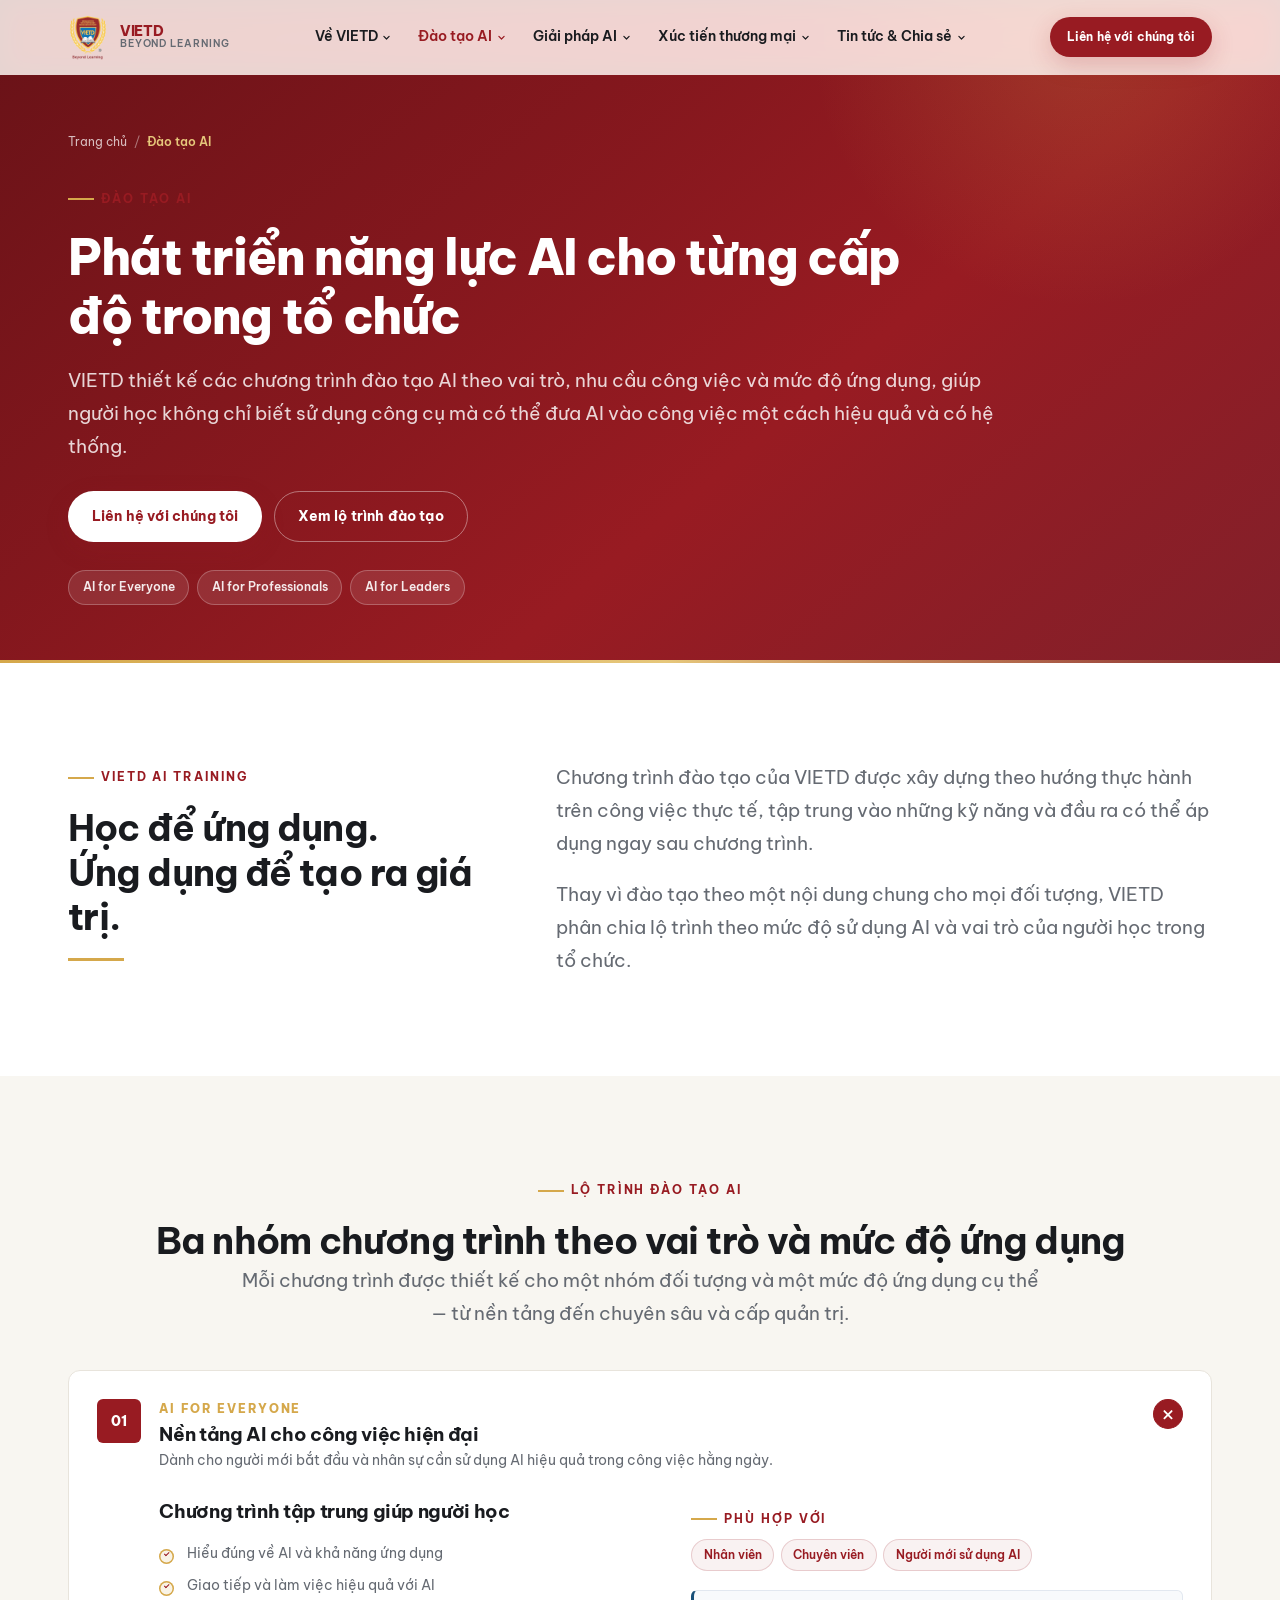
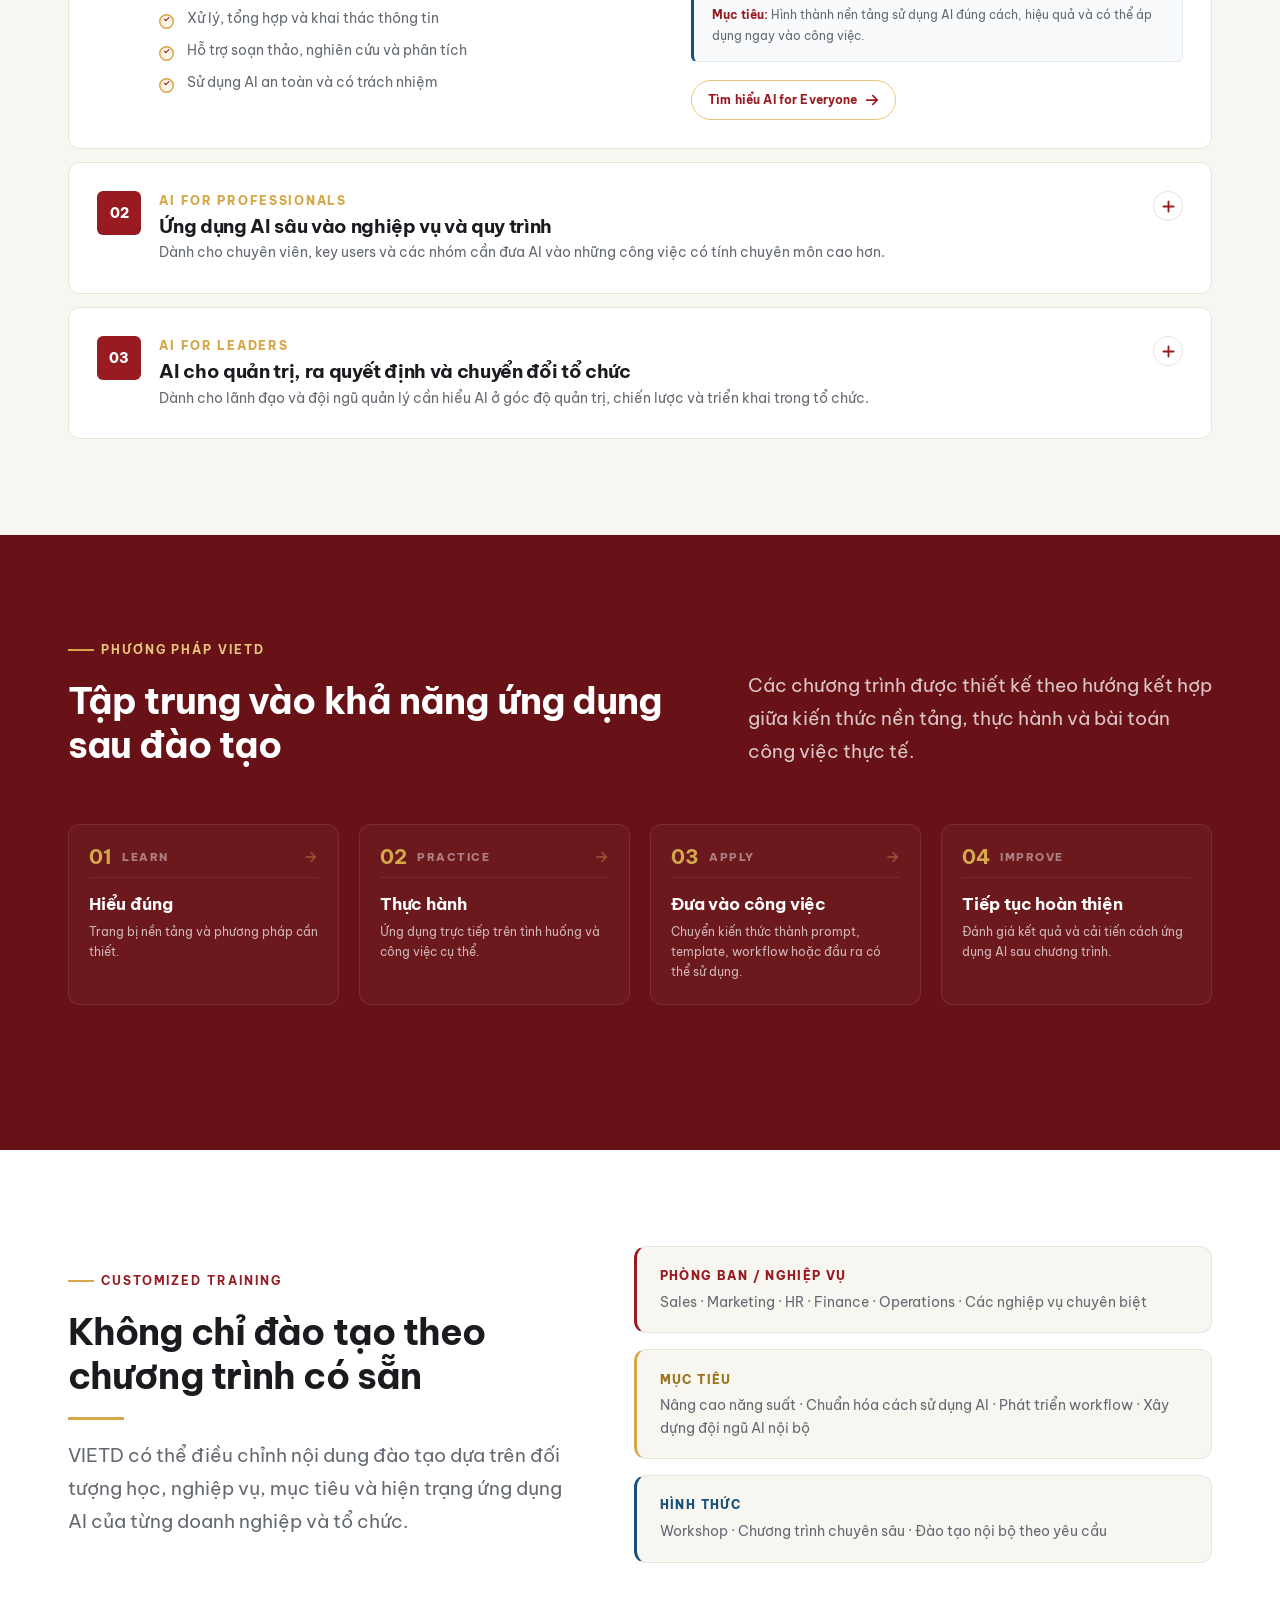
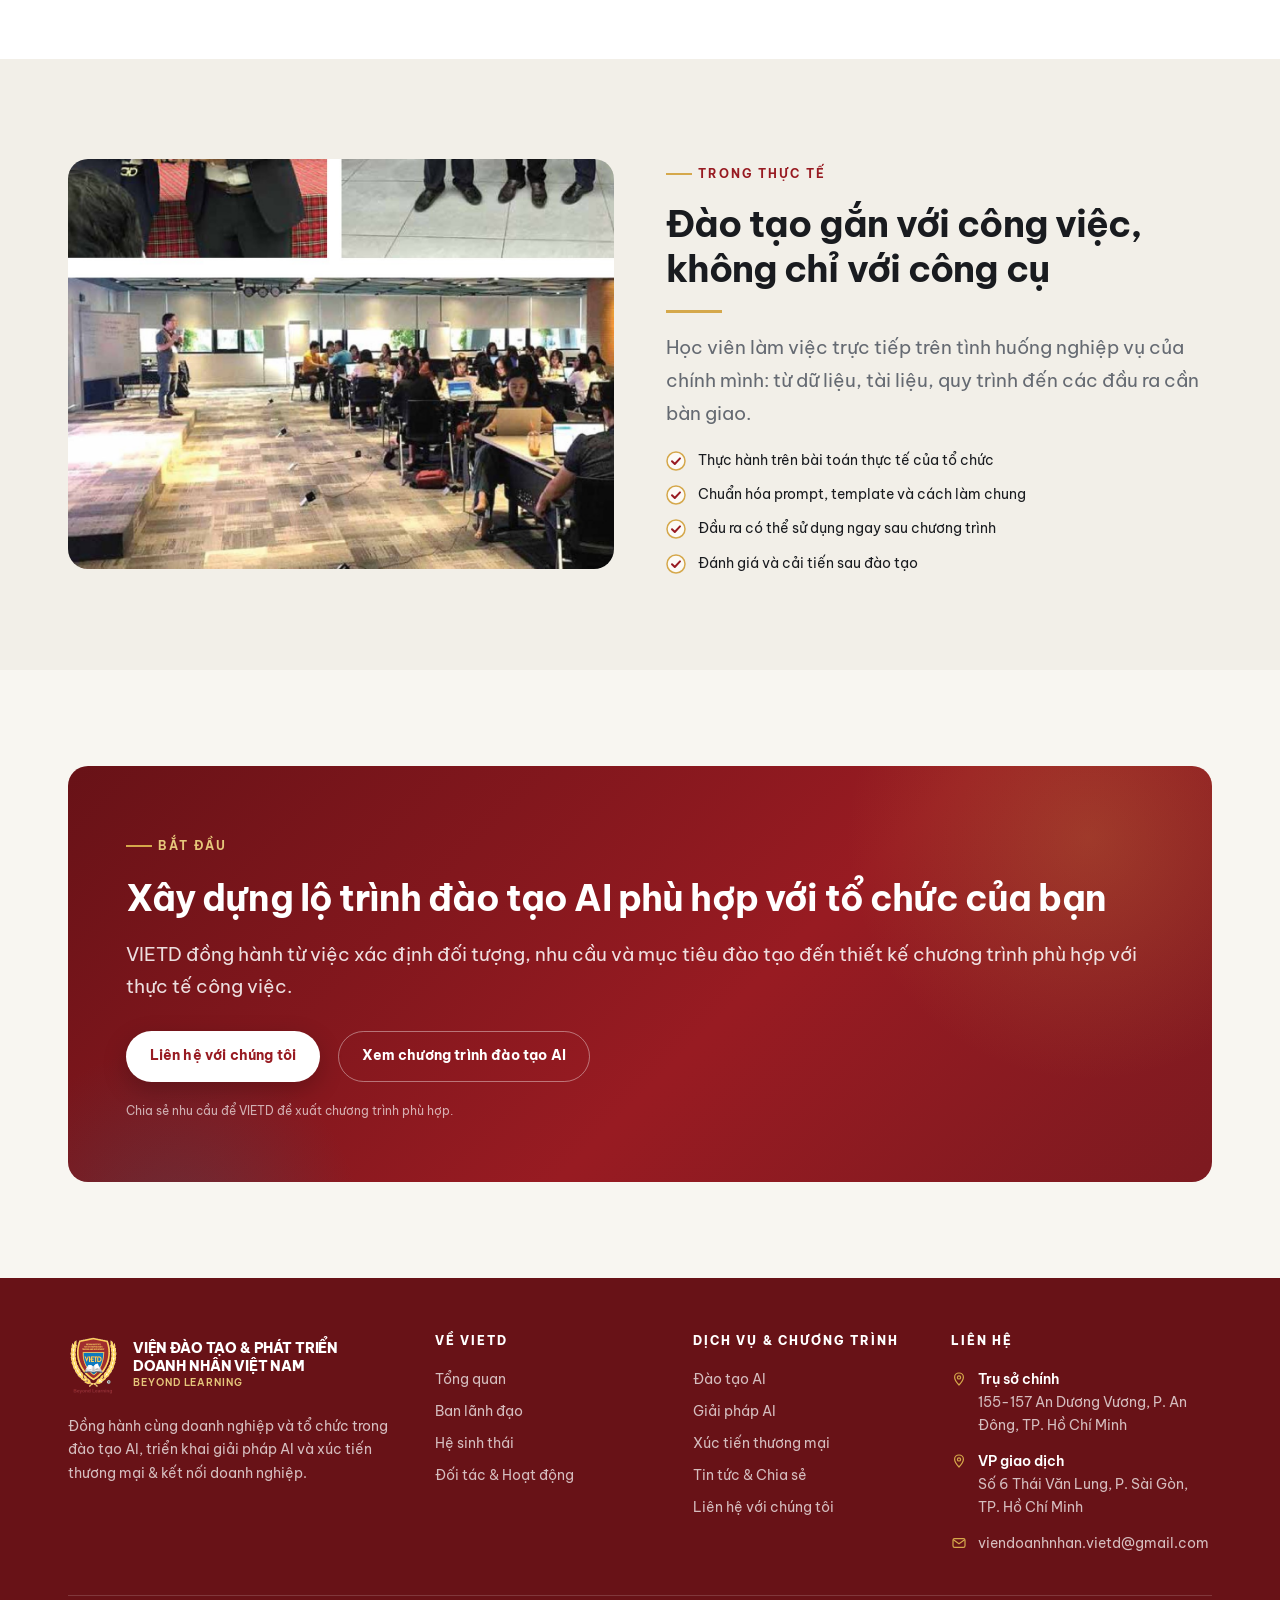
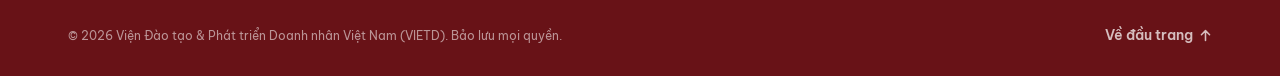
==== dao-tao-ai.html @ f1432438 "refactor: cap nhat mo ta tru cot 3, chuyen ve-vietd sang 3 tru cot va can bang headline cta dao-tao-" ====
<!DOCTYPE html>
<html lang="vi">
<head>
<meta charset="UTF-8">
<meta name="viewport" content="width=device-width, initial-scale=1">
<title>Đào tạo AI — Phát triển năng lực AI cho từng cấp độ | VIETD</title>
<meta name="description" content="VIETD thiết kế các chương trình đào tạo AI theo vai trò, nhu cầu công việc và mức độ ứng dụng: AI for Everyone, AI for Professionals, AI for Leaders.">
<meta name="theme-color" content="#981B22">
<link rel="icon" href="assets/vietd-logo.png">
<link rel="preconnect" href="https://fonts.googleapis.com">
<link rel="preconnect" href="https://fonts.gstatic.com" crossorigin>
<link href="https://fonts.googleapis.com/css2?family=Be+Vietnam+Pro:ital,wght@0,400;0,500;0,600;0,700;0,800;1,400&display=swap" rel="stylesheet">
<script>document.documentElement.classList.add("js");</script>
<link rel="stylesheet" href="assets/styles.css">
</head>
<body id="top">

<header class="site-header">
  <div class="wrap hdr-inner">
    <a class="hdr-brand" href="index.html" aria-label="VIETD — Trang chủ">
      <img src="assets/vietd-logo.png" alt="Logo VIETD">
      <span class="bt"><b>VIETD</b><span>Beyond Learning</span></span>
    </a>
    <nav class="nav" id="main-nav" aria-label="Điều hướng chính">
      <div class="nav-item">
        <a class="nav-link" href="ve-vietd.html" aria-haspopup="true">Về VIETD
          <svg class="cv" viewBox="0 0 12 12" fill="none" aria-hidden="true"><path d="M2.5 4.5L6 8l3.5-3.5" stroke="currentColor" stroke-width="1.6" stroke-linecap="round" stroke-linejoin="round"/></svg>
        </a>
        <div class="dropdown">
          <a href="ve-vietd.html#tong-quan">Tổng quan <small>Giới thiệu · Sứ mệnh · Tầm nhìn · Giá trị cốt lõi</small></a>
          <a href="ve-vietd.html#lanh-dao">Ban lãnh đạo &amp; Chuyên gia</a>
          <a href="ve-vietd.html#he-sinh-thai">Hệ sinh thái &amp; Pháp lý</a>
          <a href="ve-vietd.html#doi-tac">Đối tác &amp; Hoạt động</a>
        </div>
      </div>
      <div class="nav-item">
        <a class="nav-link" href="dao-tao-ai.html" aria-haspopup="true">Đào tạo AI
          <svg class="cv" viewBox="0 0 12 12" fill="none" aria-hidden="true"><path d="M2.5 4.5L6 8l3.5-3.5" stroke="currentColor" stroke-width="1.6" stroke-linecap="round" stroke-linejoin="round"/></svg>
        </a>
        <div class="dropdown">
          <a href="#everyone">AI for Everyone <small>Nền tảng AI cho công việc hiện đại</small></a>
          <a href="#professionals">AI for Professionals <small>Ứng dụng AI sâu vào nghiệp vụ</small></a>
          <a href="#leaders">AI for Leaders <small>AI cho quản trị &amp; chuyển đổi</small></a>
        </div>
      </div>
      <div class="nav-item">
        <a class="nav-link" href="giai-phap-ai.html" aria-haspopup="true">Giải pháp AI
          <svg class="cv" viewBox="0 0 12 12" fill="none" aria-hidden="true"><path d="M2.5 4.5L6 8l3.5-3.5" stroke="currentColor" stroke-width="1.6" stroke-linecap="round" stroke-linejoin="round"/></svg>
        </a>
        <div class="dropdown">
          <a href="giai-phap-ai.html#sales-marketing">Sales &amp; Marketing</a>
          <a href="giai-phap-ai.html#people-learning">People &amp; Learning</a>
          <a href="giai-phap-ai.html#operations">Operations</a>
          <a href="giai-phap-ai.html#customer-experience">Customer Experience</a>
        </div>
      </div>
      <div class="nav-item">
        <a class="nav-link" href="xuc-tien-thuong-mai.html" aria-haspopup="true">Xúc tiến thương mại
          <svg class="cv" viewBox="0 0 12 12" fill="none" aria-hidden="true"><path d="M2.5 4.5L6 8l3.5-3.5" stroke="currentColor" stroke-width="1.6" stroke-linecap="round" stroke-linejoin="round"/></svg>
        </a>
        <div class="dropdown">
          <a href="xuc-tien-thuong-mai.html#nhom-dich-vu">Lĩnh vực xúc tiến <small>Đối tác · Đầu tư &amp; Nguồn lực · Thị trường</small></a>
          <a href="xuc-tien-thuong-mai.html#quy-trinh">Quy trình kết nối <small>Khảo sát · Xác định · Trao đổi · Theo dõi</small></a>
        </div>
      </div>
      <div class="nav-item">
        <a class="nav-link" href="tin-tuc.html" aria-haspopup="true">Tin tức &amp; Chia sẻ
          <svg class="cv" viewBox="0 0 12 12" fill="none" aria-hidden="true"><path d="M2.5 4.5L6 8l3.5-3.5" stroke="currentColor" stroke-width="1.6" stroke-linecap="round" stroke-linejoin="round"/></svg>
        </a>
        <div class="dropdown">
          <a href="tin-tuc.html#tin-vietd">Tin tức VIETD</a>
          <a href="tin-tuc.html#kien-thuc">Kiến thức &amp; Góc nhìn AI</a>
        </div>
      </div>
      <button class="btn btn-primary nav-cta" data-consult type="button">Liên hệ với chúng tôi</button>
    </nav>
    <div class="hdr-actions">
      <button class="btn btn-primary btn-sm" data-consult type="button">Liên hệ với chúng tôi</button>
      <button class="nav-toggle" aria-label="Mở menu" aria-expanded="false" aria-controls="main-nav"><span></span></button>
    </div>
  </div>
</header>

<main>

<!-- 01. HERO -->
<section class="page-head">
  <div class="wrap">
    <nav class="crumbs" aria-label="Breadcrumb">
      <a href="index.html">Trang chủ</a><span>/</span><span class="cur">Đào tạo AI</span>
    </nav>
    <span class="eyebrow">Đào tạo AI</span>
    <h1 class="h1">Phát triển năng lực AI cho từng cấp độ trong tổ chức</h1>
    <p class="lead" style="max-width:72ch">
      VIETD thiết kế các chương trình đào tạo AI theo vai trò, nhu cầu công việc và
      mức độ ứng dụng, giúp người học không chỉ biết sử dụng công cụ mà có thể
      đưa AI vào công việc một cách hiệu quả và có hệ thống.
    </p>
    <div class="btn-row">
      <button class="btn btn-primary" data-consult data-context="training" type="button" style="background:#fff;color:var(--burgundy)">Liên hệ với chúng tôi</button>
      <a class="btn btn-ghost-lt" href="#lo-trinh">Xem lộ trình đào tạo</a>
    </div>
    <div class="hero-pillars" style="margin-top:var(--sp-4)">
      <span class="chip">AI for Everyone</span>
      <span class="chip">AI for Professionals</span>
      <span class="chip">AI for Leaders</span>
    </div>
  </div>
</section>

<!-- 02. ĐỊNH HƯỚNG ĐÀO TẠO -->
<section class="section section--white">
  <div class="wrap">
    <div class="split split-narrow">
      <div class="rv">
        <span class="eyebrow">VIETD AI Training</span>
        <h2 class="h2">Học để ứng dụng.<br>Ứng dụng để tạo ra giá trị.</h2>
        <hr class="rule">
      </div>
      <div class="rv rv-d1">
        <p class="lead mb-3">
          Chương trình đào tạo của VIETD được xây dựng theo hướng thực hành trên
          công việc thực tế, tập trung vào những kỹ năng và đầu ra có thể
          áp dụng ngay sau chương trình.
        </p>
        <p class="lead">
          Thay vì đào tạo theo một nội dung chung cho mọi đối tượng, VIETD phân chia
          lộ trình theo mức độ sử dụng AI và vai trò của người học trong tổ chức.
        </p>
      </div>
    </div>
  </div>
</section>

<!-- 03. LỘ TRÌNH ĐÀO TẠO -->
<section class="section section--ivory" id="lo-trinh">
  <div class="wrap">
    <div class="center mb-4" style="margin-bottom:var(--sp-5)">
      <span class="eyebrow eyebrow--center">Lộ trình đào tạo AI</span>
      <h2 class="h2">Ba nhóm chương trình theo vai trò và mức độ ứng dụng</h2>
      <p class="lead center" style="margin-inline:auto">
        Mỗi chương trình được thiết kế cho một nhóm đối tượng và một mức độ
        ứng dụng cụ thể — từ nền tảng đến chuyên sâu và cấp quản trị.
      </p>
    </div>

    <!-- 01 EVERYONE -->
    <div class="acc is-open" id="everyone">
      <button class="acc-h" type="button" aria-expanded="true">
        <span class="acc-n">01</span>
        <span class="acc-t">
          <span class="k">AI FOR EVERYONE</span>
          <h3>Nền tảng AI cho công việc hiện đại</h3>
          <p>Dành cho người mới bắt đầu và nhân sự cần sử dụng AI hiệu quả trong công việc hằng ngày.</p>
        </span>
        <span class="acc-x" aria-hidden="true">
          <svg width="13" height="13" viewBox="0 0 14 14" fill="none"><path d="M7 1.5v11M1.5 7h11" stroke="currentColor" stroke-width="2" stroke-linecap="round"/></svg>
        </span>
      </button>
      <div class="acc-b">
        <div class="split" style="align-items:start;gap:var(--sp-5)">
          <div>
            <h4 class="h4 mb-3" style="margin-top:0">Chương trình tập trung giúp người học</h4>
            <ul class="checks">
              <li>Hiểu đúng về AI và khả năng ứng dụng</li>
              <li>Giao tiếp và làm việc hiệu quả với AI</li>
              <li>Xử lý, tổng hợp và khai thác thông tin</li>
              <li>Hỗ trợ soạn thảo, nghiên cứu và phân tích</li>
              <li>Sử dụng AI an toàn và có trách nhiệm</li>
            </ul>
          </div>
          <div>
            <div style="margin-bottom:var(--sp-3)">
              <span class="eyebrow" style="margin-bottom:.6rem">Phù hợp với</span>
              <div class="pill-row">
                <span class="pill pill--b">Nhân viên</span>
                <span class="pill pill--b">Chuyên viên</span>
                <span class="pill pill--b">Người mới sử dụng AI</span>
              </div>
            </div>
            <div class="sol-goal" style="margin-bottom:var(--sp-3)">
              <b>Mục tiêu:</b> Hình thành nền tảng sử dụng AI đúng cách, hiệu quả
              và có thể áp dụng ngay vào công việc.
            </div>
            <button class="btn btn-gold btn-sm" data-consult data-context="training" type="button">
              Tìm hiểu AI for Everyone
              <svg class="arw" width="14" height="14" viewBox="0 0 16 16" fill="none" aria-hidden="true"><path d="M2 8h12M9 3l5 5-5 5" stroke="currentColor" stroke-width="2" stroke-linecap="round" stroke-linejoin="round"/></svg>
            </button>
          </div>
        </div>
      </div>
    </div>

    <!-- 02 PROFESSIONALS -->
    <div class="acc" id="professionals">
      <button class="acc-h" type="button" aria-expanded="false">
        <span class="acc-n">02</span>
        <span class="acc-t">
          <span class="k">AI FOR PROFESSIONALS</span>
          <h3>Ứng dụng AI sâu vào nghiệp vụ và quy trình</h3>
          <p>Dành cho chuyên viên, key users và các nhóm cần đưa AI vào những công việc có tính chuyên môn cao hơn.</p>
        </span>
        <span class="acc-x" aria-hidden="true">
          <svg width="13" height="13" viewBox="0 0 14 14" fill="none"><path d="M7 1.5v11M1.5 7h11" stroke="currentColor" stroke-width="2" stroke-linecap="round"/></svg>
        </span>
      </button>
      <div class="acc-b">
        <div class="split" style="align-items:start;gap:var(--sp-5)">
          <div>
            <h4 class="h4 mb-3" style="margin-top:0">Chương trình tập trung vào</h4>
            <ul class="checks">
              <li>Ứng dụng AI theo từng chức năng nghiệp vụ</li>
              <li>Chuẩn hóa prompt, template và cách làm</li>
              <li>Phân tích và xử lý dữ liệu</li>
              <li>Thiết kế workflow có AI</li>
              <li>Automation và AI Agent ở mức ứng dụng</li>
              <li>Xây dựng các output có thể sử dụng trong thực tế</li>
            </ul>
          </div>
          <div>
            <div style="margin-bottom:var(--sp-3)">
              <span class="eyebrow" style="margin-bottom:.6rem">Phù hợp với</span>
              <div class="pill-row">
                <span class="pill pill--b">Chuyên viên</span>
                <span class="pill pill--b">Key Users</span>
                <span class="pill pill--b">Nhân sự chuyên môn</span>
                <span class="pill pill--b">Đội ngũ chuyển đổi số</span>
              </div>
            </div>
            <div class="sol-goal" style="margin-bottom:var(--sp-3)">
              <b>Mục tiêu:</b> Chuyển từ sử dụng AI cá nhân sang ứng dụng AI
              có cấu trúc trong nghiệp vụ và quy trình làm việc.
            </div>
            <button class="btn btn-gold btn-sm" data-consult data-context="training" type="button">
              Tìm hiểu AI for Professionals
              <svg class="arw" width="14" height="14" viewBox="0 0 16 16" fill="none" aria-hidden="true"><path d="M2 8h12M9 3l5 5-5 5" stroke="currentColor" stroke-width="2" stroke-linecap="round" stroke-linejoin="round"/></svg>
            </button>
          </div>
        </div>
      </div>
    </div>

    <!-- 03 LEADERS -->
    <div class="acc" id="leaders">
      <button class="acc-h" type="button" aria-expanded="false">
        <span class="acc-n">03</span>
        <span class="acc-t">
          <span class="k">AI FOR LEADERS</span>
          <h3>AI cho quản trị, ra quyết định và chuyển đổi tổ chức</h3>
          <p>Dành cho lãnh đạo và đội ngũ quản lý cần hiểu AI ở góc độ quản trị, chiến lược và triển khai trong tổ chức.</p>
        </span>
        <span class="acc-x" aria-hidden="true">
          <svg width="13" height="13" viewBox="0 0 14 14" fill="none"><path d="M7 1.5v11M1.5 7h11" stroke="currentColor" stroke-width="2" stroke-linecap="round"/></svg>
        </span>
      </button>
      <div class="acc-b">
        <div class="split" style="align-items:start;gap:var(--sp-5)">
          <div>
            <h4 class="h4 mb-3" style="margin-top:0">Chương trình tập trung vào</h4>
            <ul class="checks">
              <li>Tư duy AI dành cho lãnh đạo</li>
              <li>Ứng dụng AI trong phân tích và ra quyết định</li>
              <li>Nhận diện cơ hội ứng dụng AI</li>
              <li>Đánh giá và ưu tiên AI use case</li>
              <li>Quản trị rủi ro và sử dụng AI có trách nhiệm</li>
              <li>Xây dựng định hướng triển khai AI cho đơn vị</li>
            </ul>
          </div>
          <div>
            <div style="margin-bottom:var(--sp-3)">
              <span class="eyebrow" style="margin-bottom:.6rem">Phù hợp với</span>
              <div class="pill-row">
                <span class="pill pill--b">C-level</span>
                <span class="pill pill--b">Lãnh đạo</span>
                <span class="pill pill--b">Trưởng đơn vị</span>
                <span class="pill pill--b">Managers</span>
              </div>
            </div>
            <div class="sol-goal" style="margin-bottom:var(--sp-3)">
              <b>Mục tiêu:</b> Giúp lãnh đạo hiểu đúng giá trị của AI, xác định đúng
              bài toán và dẫn dắt việc ứng dụng AI trong tổ chức.
            </div>
            <button class="btn btn-gold btn-sm" data-consult data-context="training" type="button">
              Tìm hiểu AI for Leaders
              <svg class="arw" width="14" height="14" viewBox="0 0 16 16" fill="none" aria-hidden="true"><path d="M2 8h12M9 3l5 5-5 5" stroke="currentColor" stroke-width="2" stroke-linecap="round" stroke-linejoin="round"/></svg>
            </button>
          </div>
        </div>
      </div>
    </div>
  </div>
</section>

<!-- 04. PHƯƠNG PHÁP ĐÀO TẠO -->
<!-- Brief: dùng logic học tập riêng (LEARN→PRACTICE→APPLY→IMPROVE),
     KHÔNG lặp lại framework LEARN→APPLY→BUILD→SCALE của trang chủ. -->
<section class="section section--dark">
  <div class="wrap">
    <div class="split split-wide" style="align-items:end">
      <div class="rv">
        <span class="eyebrow">Phương pháp VIETD</span>
        <h2 class="h2">Tập trung vào khả năng ứng dụng sau đào tạo</h2>
      </div>
      <p class="lead rv rv-d1">
        Các chương trình được thiết kế theo hướng kết hợp giữa kiến thức nền tảng,
        thực hành và bài toán công việc thực tế.
      </p>
    </div>

    <div class="method-journey mt-6" style="margin-top:var(--sp-6)">
      <div class="method-grid">
        <!-- 01 LEARN -->
        <article class="method-step rv">
          <div class="method-step-top">
            <span class="method-num">01</span>
            <span class="method-code">LEARN</span>
            <div class="method-step-arrow" aria-hidden="true">
              <svg viewBox="0 0 24 24" fill="none" stroke="currentColor" stroke-width="2"><path d="M5 12h14M13 5l7 7-7 7"/></svg>
            </div>
          </div>
          <h3 class="method-title">Hiểu đúng</h3>
          <p class="method-desc">Trang bị nền tảng và phương pháp cần thiết.</p>
        </article>

        <!-- 02 PRACTICE -->
        <article class="method-step rv rv-d1">
          <div class="method-step-top">
            <span class="method-num">02</span>
            <span class="method-code">PRACTICE</span>
            <div class="method-step-arrow" aria-hidden="true">
              <svg viewBox="0 0 24 24" fill="none" stroke="currentColor" stroke-width="2"><path d="M5 12h14M13 5l7 7-7 7"/></svg>
            </div>
          </div>
          <h3 class="method-title">Thực hành</h3>
          <p class="method-desc">Ứng dụng trực tiếp trên tình huống và công việc cụ thể.</p>
        </article>

        <!-- 03 APPLY -->
        <article class="method-step rv rv-d2">
          <div class="method-step-top">
            <span class="method-num">03</span>
            <span class="method-code">APPLY</span>
            <div class="method-step-arrow" aria-hidden="true">
              <svg viewBox="0 0 24 24" fill="none" stroke="currentColor" stroke-width="2"><path d="M5 12h14M13 5l7 7-7 7"/></svg>
            </div>
          </div>
          <h3 class="method-title">Đưa vào công việc</h3>
          <p class="method-desc">Chuyển kiến thức thành prompt, template, workflow hoặc đầu ra có thể sử dụng.</p>
        </article>

        <!-- 04 IMPROVE -->
        <article class="method-step rv rv-d3">
          <div class="method-step-top">
            <span class="method-num">04</span>
            <span class="method-code">IMPROVE</span>
          </div>
          <h3 class="method-title">Tiếp tục hoàn thiện</h3>
          <p class="method-desc">Đánh giá kết quả và cải tiến cách ứng dụng AI sau chương trình.</p>
        </article>
      </div>
    </div>

    <div class="fw-chain method-chain-sub rv" style="color:rgba(213,168,75,.6);font-size:.78rem;margin-top:var(--sp-4);letter-spacing:.08em">
      <span>LEARN</span><span class="sep" style="color:rgba(255,255,255,.25)">→</span>
      <span>PRACTICE</span><span class="sep" style="color:rgba(255,255,255,.25)">→</span>
      <span>APPLY</span><span class="sep" style="color:rgba(255,255,255,.25)">→</span>
      <span>IMPROVE</span>
    </div>
  </div>
</section>

<!-- 05. ĐÀO TẠO THEO NHU CẦU -->
<section class="section section--white">
  <div class="wrap">
    <div class="customized-training-split">
      <div class="customized-intro rv">
        <span class="eyebrow">Customized Training</span>
        <h2 class="h2">Không chỉ đào tạo theo chương trình có sẵn</h2>
        <hr class="rule">
        <p class="lead">
          VIETD có thể điều chỉnh nội dung đào tạo dựa trên đối tượng học, nghiệp vụ,
          mục tiêu và hiện trạng ứng dụng AI của từng doanh nghiệp và tổ chức.
        </p>
      </div>
      <div class="customized-cards rv rv-d1">
        <div class="customized-card">
          <span class="customized-card-label">PHÒNG BAN / NGHIỆP VỤ</span>
          <p class="customized-card-text">Sales · Marketing · HR · Finance · Operations · Các nghiệp vụ chuyên biệt</p>
        </div>
        <div class="customized-card">
          <span class="customized-card-label">MỤC TIÊU</span>
          <p class="customized-card-text">Nâng cao năng suất · Chuẩn hóa cách sử dụng AI · Phát triển workflow · Xây dựng đội ngũ AI nội bộ</p>
        </div>
        <div class="customized-card">
          <span class="customized-card-label">HÌNH THỨC</span>
          <p class="customized-card-text">Workshop · Chương trình chuyên sâu · Đào tạo nội bộ theo yêu cầu</p>
        </div>
      </div>
    </div>
  </div>
</section>

<!-- TRAINING IN PRACTICE (image) -->
<section class="section section--ivory2">
  <div class="wrap">
    <div class="split">
      <div class="rv">
        <div class="shot" style="aspect-ratio:4/3;border-radius:var(--r-lg)">
          <img src="assets/act-02.jpg" alt="Chương trình đào tạo chuyển giao quy trình do VIETD tổ chức" loading="lazy">
        </div>
      </div>
      <div class="rv rv-d1">
        <span class="eyebrow">Trong thực tế</span>
        <h2 class="h2">Đào tạo gắn với công việc, không chỉ với công cụ</h2>
        <hr class="rule">
        <p class="lead mb-3">
          Học viên làm việc trực tiếp trên tình huống nghiệp vụ của chính mình:
          từ dữ liệu, tài liệu, quy trình đến các đầu ra cần bàn giao.
        </p>
        <ul class="practice-checks">
          <li>
            <span class="list-check-icon" aria-hidden="true">
              <svg viewBox="0 0 20 20" fill="none">
                <circle cx="10" cy="10" r="9" stroke="var(--gold)" stroke-width="1.5" fill="#fcfaf6"/>
                <path d="M6 10.2l2.8 2.8 5.2-5.6" stroke="var(--burgundy)" stroke-width="2" stroke-linecap="round" stroke-linejoin="round"/>
              </svg>
            </span>
            <span>Thực hành trên bài toán thực tế của tổ chức</span>
          </li>
          <li>
            <span class="list-check-icon" aria-hidden="true">
              <svg viewBox="0 0 20 20" fill="none">
                <circle cx="10" cy="10" r="9" stroke="var(--gold)" stroke-width="1.5" fill="#fcfaf6"/>
                <path d="M6 10.2l2.8 2.8 5.2-5.6" stroke="var(--burgundy)" stroke-width="2" stroke-linecap="round" stroke-linejoin="round"/>
              </svg>
            </span>
            <span>Chuẩn hóa prompt, template và cách làm chung</span>
          </li>
          <li>
            <span class="list-check-icon" aria-hidden="true">
              <svg viewBox="0 0 20 20" fill="none">
                <circle cx="10" cy="10" r="9" stroke="var(--gold)" stroke-width="1.5" fill="#fcfaf6"/>
                <path d="M6 10.2l2.8 2.8 5.2-5.6" stroke="var(--burgundy)" stroke-width="2" stroke-linecap="round" stroke-linejoin="round"/>
              </svg>
            </span>
            <span>Đầu ra có thể sử dụng ngay sau chương trình</span>
          </li>
          <li>
            <span class="list-check-icon" aria-hidden="true">
              <svg viewBox="0 0 20 20" fill="none">
                <circle cx="10" cy="10" r="9" stroke="var(--gold)" stroke-width="1.5" fill="#fcfaf6"/>
                <path d="M6 10.2l2.8 2.8 5.2-5.6" stroke="var(--burgundy)" stroke-width="2" stroke-linecap="round" stroke-linejoin="round"/>
              </svg>
            </span>
            <span>Đánh giá và cải tiến sau đào tạo</span>
          </li>
        </ul>
      </div>
    </div>
  </div>
</section>

<!-- CTA -->
<section class="section section--ivory">
  <div class="wrap">
    <div class="cta-band cta-band--focus rv">
      <div class="cta-inner">
        <span class="eyebrow" style="color:var(--gold-light)">Bắt đầu</span>
        <h2 class="h2">Xây dựng lộ trình đào tạo AI phù hợp với tổ&nbsp;chức&nbsp;của&nbsp;bạn</h2>
        <p>
          VIETD đồng hành từ việc xác định đối tượng, nhu cầu và mục tiêu đào tạo
          đến thiết kế chương trình phù hợp với thực tế công việc.
        </p>
        <div class="btn-row">
          <button class="btn btn-primary" data-consult data-context="training" type="button" style="background:#fff;color:var(--burgundy);box-shadow:0 8px 24px rgba(0,0,0,.22)">Liên hệ với chúng tôi</button>
          <a class="btn btn-ghost-lt" href="#lo-trinh">Xem chương trình đào tạo AI</a>
        </div>
        <p class="cta-note">Chia sẻ nhu cầu để VIETD đề xuất chương trình phù hợp.</p>
      </div>
    </div>
  </div>
</section>

</main>

<footer class="site-footer">
  <div class="wrap">
    <div class="ft-grid">
      <div>
        <div class="ft-brand">
          <img src="assets/vietd-logo.png" alt="Logo VIETD">
          <span><b>VIỆN ĐÀO TẠO &amp; PHÁT TRIỂN<br>DOANH NHÂN VIỆT NAM</b><span>Beyond Learning</span></span>
        </div>
        <p class="ft-tag">Đồng hành cùng doanh nghiệp và tổ chức trong đào tạo AI, triển khai giải pháp AI và xúc tiến thương mại &amp; kết nối doanh nghiệp.</p>
      </div>
      <div>
        <h4>Về VIETD</h4>
        <div class="ft-links">
          <a href="ve-vietd.html#tong-quan">Tổng quan</a>
          <a href="ve-vietd.html#lanh-dao">Ban lãnh đạo</a>
          <a href="ve-vietd.html#he-sinh-thai">Hệ sinh thái</a>
          <a href="ve-vietd.html#doi-tac">Đối tác &amp; Hoạt động</a>
        </div>
      </div>
      <div>
        <h4>Dịch vụ &amp; Chương trình</h4>
        <div class="ft-links">
          <a href="dao-tao-ai.html">Đào tạo AI</a>
          <a href="giai-phap-ai.html">Giải pháp AI</a>
          <a href="xuc-tien-thuong-mai.html">Xúc tiến thương mại</a>
          <a href="tin-tuc.html">Tin tức &amp; Chia sẻ</a>
          <a href="#" data-consult>Liên hệ với chúng tôi</a>
        </div>
      </div>
      <div>
        <h4>Liên hệ</h4>
        <ul class="ft-contact">
          <li><svg viewBox="0 0 20 20" fill="none" aria-hidden="true"><path d="M10 2.5c-3 0-5.5 2.4-5.5 5.4 0 4 5.5 9.6 5.5 9.6s5.5-5.6 5.5-9.6c0-3-2.5-5.4-5.5-5.4z" stroke="currentColor" stroke-width="1.5"/><circle cx="10" cy="8" r="2" stroke="currentColor" stroke-width="1.5"/></svg><span><strong style="color:#fff;font-weight:600">Trụ sở chính</strong><br>155-157 An Dương Vương, P. An Đông, TP. Hồ Chí Minh</span></li>
          <li><svg viewBox="0 0 20 20" fill="none" aria-hidden="true"><path d="M10 2.5c-3 0-5.5 2.4-5.5 5.4 0 4 5.5 9.6 5.5 9.6s5.5-5.6 5.5-9.6c0-3-2.5-5.4-5.5-5.4z" stroke="currentColor" stroke-width="1.5"/><circle cx="10" cy="8" r="2" stroke="currentColor" stroke-width="1.5"/></svg><span><strong style="color:#fff;font-weight:600">VP giao dịch</strong><br>Số 6 Thái Văn Lung, P. Sài Gòn, TP. Hồ Chí Minh</span></li>
          <li><svg viewBox="0 0 20 20" fill="none" aria-hidden="true"><rect x="2.5" y="4.5" width="15" height="11" rx="2" stroke="currentColor" stroke-width="1.5"/><path d="M3 6l7 5 7-5" stroke="currentColor" stroke-width="1.5" stroke-linecap="round" stroke-linejoin="round"/></svg><a href="mailto:viendoanhnhan.vietd@gmail.com">viendoanhnhan.vietd@gmail.com</a></li>
        </ul>
      </div>
    </div>
    <div class="ft-bottom">
      <span>© <span data-year>2026</span> Viện Đào tạo &amp; Phát triển Doanh nhân Việt Nam (VIETD). Bảo lưu mọi quyền.</span>
      <a class="ft-totop" href="#top">Về đầu trang
        <svg width="13" height="13" viewBox="0 0 16 16" fill="none" aria-hidden="true"><path d="M8 14V2M3 7l5-5 5 5" stroke="currentColor" stroke-width="1.9" stroke-linecap="round" stroke-linejoin="round"/></svg>
      </a>
    </div>
  </div>
</footer>

<div class="modal" id="consult-modal" role="dialog" aria-modal="true" aria-labelledby="cm-title" aria-hidden="true">
  <div class="modal-panel">
    <div class="modal-head">
      <button class="modal-close" data-close type="button" aria-label="Đóng">✕</button>
      <h2 id="cm-title">Liên hệ với chúng tôi</h2>
      <p>Vui lòng để lại thông tin để VIETD hiểu nhu cầu và chuẩn bị nội dung trao đổi phù hợp.</p>
    </div>
    <div class="modal-body">
      <form data-consult-form novalidate>
        <div class="field">
          <label for="f-name">Họ và tên <span class="req">*</span></label>
          <input id="f-name" name="name" type="text" required placeholder="Nguyễn Văn A" autocomplete="name">
          <span class="field-err">Vui lòng nhập họ và tên.</span>
        </div>
        <div class="field">
          <label for="f-org">Doanh nghiệp / Tổ chức <span class="req">*</span></label>
          <input id="f-org" name="org" type="text" required placeholder="Tên đơn vị" autocomplete="organization">
          <span class="field-err">Vui lòng nhập tên doanh nghiệp hoặc tổ chức.</span>
        </div>
        <div class="field-row">
          <div class="field">
            <label for="f-tel">Số điện thoại <span class="req">*</span></label>
            <input id="f-tel" name="tel" type="tel" required placeholder="09xx xxx xxx" autocomplete="tel">
            <span class="field-err">Vui lòng nhập số điện thoại hợp lệ.</span>
          </div>
          <div class="field">
            <label for="f-email">Email</label>
            <input id="f-email" name="email" type="email" placeholder="email@donvi.vn" autocomplete="email">
            <span class="field-err">Email chưa đúng định dạng.</span>
          </div>
        </div>
        <div class="field">
          <label>Nhu cầu tư vấn <span class="req">*</span></label>
          <div class="radio-row">
            <label class="radio"><input type="radio" name="need" value="training" required><span class="rd"></span> Đào tạo AI</label>
            <label class="radio"><input type="radio" name="need" value="solution"><span class="rd"></span> Giải pháp AI</label>
            <label class="radio"><input type="radio" name="need" value="trade-promotion"><span class="rd"></span> Xúc tiến thương mại</label>
            <label class="radio"><input type="radio" name="need" value="other"><span class="rd"></span> Hợp tác khác</label>
          </div>
          <span class="field-err">Vui lòng chọn nhu cầu tư vấn.</span>
        </div>
        <div class="field">
          <label for="f-msg">Nội dung cần trao đổi</label>
          <textarea id="f-msg" name="message" placeholder="Chia sẻ ngắn về nhu cầu, quy mô đội ngũ hoặc bài toán đang quan tâm…"></textarea>
        </div>
        <button class="btn btn-primary btn-block" type="submit">Gửi yêu cầu tư vấn</button>
        <p class="form-note">Thông tin của Quý vị được VIETD tiếp nhận và sử dụng cho mục đích tư vấn.</p>
      </form>
      <div class="form-ok">
        <span class="ic"><svg width="24" height="24" viewBox="0 0 24 24" fill="none" aria-hidden="true"><path d="M20 6.5L9.5 17 4 11.5" stroke="currentColor" stroke-width="2.4" stroke-linecap="round" stroke-linejoin="round"/></svg></span>
        <h3>Đã ghi nhận yêu cầu</h3>
        <p>Cảm ơn Quý vị đã liên hệ VIETD. Đội ngũ VIETD sẽ xem xét nhu cầu và phản hồi trong thời gian sớm nhất.</p>
      </div>
    </div>
  </div>
</div>

<script src="assets/main.js"></script>
</body>
</html>
---- assets/styles.css ----
/* ==========================================================================
   VIETD — Design System
   Palette per official brand spec sheet (see SOURCE-AUDIT.md §1)
   Ratio enforced: Ivory 65% · Charcoal 15% · Burgundy 10% · Blue 7% · Gold 3%
   ========================================================================== */

:root{
  /* --- Brand core --- */
  --burgundy:      #981B22;   /* Primary */
  --burgundy-deep: #681217;   /* Deep — footer, section titles */
  --gold:          #D5A84B;   /* Heritage Gold — accents */
  --gold-light:    #E6C77B;   /* Champagne Gold */
  --ivory:         #F8F6F1;   /* Warm Ivory — main bg */

  /* --- Neutrals & tech --- */
  --charcoal:      #191B1F;   /* body text, headings */
  --slate:         #656A72;   /* secondary text, metadata */
  --border:        #E8E4DC;   /* dividers, cards */
  --blue-corp:     #174F78;   /* AI / technology / digital */
  --blue-vietd:    #1C7389;   /* links, infographics */

  /* --- Derived --- */
  --white:         #FFFFFF;
  --ivory-2:       #F2EFE8;
  --burgundy-soft: #B32A32;
  --gold-soft:     rgba(213,168,75,.14);
  --burgundy-tint: rgba(152,27,34,.055);
  --blue-tint:     rgba(23,79,120,.06);

  /* --- Type --- */
  --font: 'Be Vietnam Pro', -apple-system, BlinkMacSystemFont, 'Segoe UI', Roboto, 'Helvetica Neue', Arial, sans-serif;

  --fs-display: clamp(2.15rem, 1.35rem + 3.1vw, 4.15rem);
  --fs-h1:      clamp(1.85rem, 1.3rem + 2.2vw, 3.15rem);
  --fs-h2:      clamp(1.5rem, 1.12rem + 1.5vw, 2.4rem);
  --fs-h3:      clamp(1.15rem, 1.02rem + .55vw, 1.5rem);
  --fs-h4:      clamp(1.02rem, .96rem + .3vw, 1.19rem);
  --fs-body:    clamp(.945rem, .91rem + .18vw, 1.045rem);
  --fs-sm:      .87rem;
  --fs-xs:      .765rem;

  /* --- Space --- */
  --sp-1:.4rem; --sp-2:.75rem; --sp-3:1.15rem; --sp-4:1.75rem;
  --sp-5:2.5rem; --sp-6:3.5rem; --sp-7:5rem; --sp-8:7rem;
  --gutter: clamp(1.15rem, 4vw, 3rem);
  --maxw: 1240px;
  --maxw-narrow: 880px;

  /* --- Form --- */
  --r-sm:6px; --r-md:12px; --r-lg:20px; --r-pill:999px;

  --shadow-sm: 0 1px 2px rgba(25,27,31,.05), 0 2px 8px rgba(25,27,31,.04);
  --shadow-md: 0 4px 12px rgba(25,27,31,.06), 0 12px 32px rgba(25,27,31,.07);
  --shadow-lg: 0 12px 28px rgba(25,27,31,.09), 0 32px 64px rgba(25,27,31,.10);
  --shadow-burg: 0 8px 24px rgba(152,27,34,.20);

  --ease: cubic-bezier(.22,.61,.36,1);
  --ease-out: cubic-bezier(.16,1,.3,1);
}

/* ==========================  RESET  ========================== */
*,*::before,*::after{box-sizing:border-box}
html{-webkit-text-size-adjust:100%; scroll-behavior:smooth; scroll-padding-top:84px}
body{
  margin:0; font-family:var(--font); font-size:var(--fs-body);
  line-height:1.68; color:var(--charcoal); background:var(--ivory);
  -webkit-font-smoothing:antialiased; -moz-osx-font-smoothing:grayscale;
  overflow-x:hidden;
}
img,svg,video{max-width:100%; display:block; height:auto}
a{color:var(--blue-vietd); text-decoration:none; transition:color .2s var(--ease)}
a:hover{color:var(--burgundy)}
button,input,select,textarea{font:inherit; color:inherit}
h1,h2,h3,h4,h5{margin:0; line-height:1.2; font-weight:700; letter-spacing:-.018em; color:var(--charcoal)}
p{margin:0 0 1em}
p:last-child{margin-bottom:0}
ul,ol{margin:0; padding:0; list-style:none}
:focus-visible{outline:3px solid var(--gold); outline-offset:3px; border-radius:3px}

/* ==========================  LAYOUT  ========================== */
.wrap{width:100%; max-width:var(--maxw); margin-inline:auto; padding-inline:var(--gutter)}
.wrap-narrow{max-width:var(--maxw-narrow)}
.section{padding-block:clamp(3.25rem, 2rem + 5vw, 6.5rem)}
.section-tight{padding-block:clamp(2.5rem, 1.6rem + 3.4vw, 4.25rem)}
.section--ivory{background:var(--ivory)}
.section--white{background:var(--white)}
.section--ivory2{background:var(--ivory-2)}
.section--dark{background:var(--burgundy-deep); color:var(--ivory)}
.section--dark h1,.section--dark h2,.section--dark h3,.section--dark h4{color:var(--white)}
.section--charcoal{background:var(--charcoal); color:#E9E7E2}
.section--charcoal h1,.section--charcoal h2,.section--charcoal h3,.section--charcoal h4{color:var(--white)}
.section--blue{background:var(--blue-corp); color:#DCE7F0}
.section--blue h1,.section--blue h2,.section--blue h3,.section--blue h4{color:var(--white)}

.grid{display:grid; gap:var(--sp-4)}
.g-2{grid-template-columns:repeat(2,1fr)}
.g-3{grid-template-columns:repeat(3,1fr)}
.g-4{grid-template-columns:repeat(4,1fr)}
.split{display:grid; grid-template-columns:1fr 1fr; gap:clamp(1.75rem,4vw,4.25rem); align-items:center}
.split-wide{grid-template-columns:1.15fr .85fr}
.split-narrow{grid-template-columns:.8fr 1.2fr}
@media(max-width:900px){
  .g-3,.g-4{grid-template-columns:repeat(2,1fr)}
  .split,.split-wide,.split-narrow{grid-template-columns:1fr; gap:2rem}
}
@media(max-width:600px){
  .g-2,.g-3,.g-4{grid-template-columns:1fr}
}

/* ==========================  TYPE HELPERS  ========================== */
.eyebrow{
  display:inline-flex; align-items:center; gap:.55em;
  font-size:var(--fs-xs); font-weight:700; letter-spacing:.16em;
  text-transform:uppercase; color:var(--burgundy); margin-bottom:var(--sp-3);
}
.eyebrow::before{content:""; width:26px; height:2px; background:var(--gold); flex:none}
.section--dark .eyebrow,.section--charcoal .eyebrow,.section--blue .eyebrow{color:var(--gold-light)}
.eyebrow--center{justify-content:center}
.display{font-size:var(--fs-display); font-weight:800; letter-spacing:-.032em; line-height:1.06}
.h1{font-size:var(--fs-h1); font-weight:800; letter-spacing:-.028em}
.h2{font-size:var(--fs-h2); letter-spacing:-.024em}
.h3{font-size:var(--fs-h3)}
.h4{font-size:var(--fs-h4)}
.lead{font-size:clamp(1.02rem, .96rem + .35vw, 1.2rem); color:var(--slate); line-height:1.72; max-width:62ch}
.section--dark .lead,.section--charcoal .lead,.section--blue .lead{color:rgba(255,255,255,.76)}
.muted{color:var(--slate)}
.small{font-size:var(--fs-sm)}
.xs{font-size:var(--fs-xs)}
.center{text-align:center}
.center .lead{margin-inline:auto}
.rule{width:56px; height:3px; background:var(--gold); border:0; margin:var(--sp-3) 0}
.rule--center{margin-inline:auto}
.text-gold{color:var(--gold)}
.text-burg{color:var(--burgundy)}
.mt-0{margin-top:0} .mt-2{margin-top:var(--sp-2)} .mt-3{margin-top:var(--sp-3)}
.mt-4{margin-top:var(--sp-4)} .mt-5{margin-top:var(--sp-5)} .mt-6{margin-top:var(--sp-6)}
.mb-3{margin-bottom:var(--sp-3)} .mb-4{margin-bottom:var(--sp-4)}

/* ==========================  BUTTONS  ========================== */
.btn{
  display:inline-flex; align-items:center; justify-content:center; gap:.6em;
  padding:.92em 1.65em; border-radius:var(--r-pill);
  font-size:var(--fs-sm); font-weight:700; letter-spacing:.012em;
  border:1.5px solid transparent; cursor:pointer; white-space:nowrap;
  transition:transform .22s var(--ease-out), box-shadow .22s var(--ease), background .22s var(--ease), color .22s var(--ease), border-color .22s var(--ease);
}
.btn:hover{transform:translateY(-2px)}
.btn:active{transform:translateY(0)}
.btn-primary{background:var(--burgundy); color:#fff; box-shadow:var(--shadow-burg)}
.btn-primary:hover{background:var(--burgundy-deep); color:#fff; box-shadow:0 10px 30px rgba(152,27,34,.30)}
.btn-gold{
  background:transparent; color:var(--burgundy);
  border-color:var(--gold-light); border-width:1.5px;
}
.btn-gold:hover{background:var(--gold-soft); color:var(--burgundy-deep); border-color:var(--gold)}
/* Hero CTA: Khám phá giải pháp AI (scoped riêng, tham chiếu File B) */
.hero-solution-cta{
  border-color:var(--gold); color:var(--burgundy);
  box-shadow:0 2px 10px rgba(213,168,75,.1);
}
.hero-solution-cta:hover,
.hero-solution-cta:focus,
.hero-solution-cta:active{
  background:var(--gold); color:#fff; border-color:var(--gold);
  transform:translateY(-2px); box-shadow:0 6px 20px rgba(213,168,75,.35);
}
.hero-solution-cta:hover .arw,
.hero-solution-cta:focus .arw,
.hero-solution-cta:active .arw{
  stroke:#fff; transform:translateX(4px);
}
.btn-ghost-lt{background:transparent; color:#fff; border-color:rgba(255,255,255,.4)}
.btn-ghost-lt:hover{background:rgba(255,255,255,.1); color:#fff; border-color:rgba(255,255,255,.75)}
.btn-sm{padding:.7em 1.3em; font-size:var(--fs-xs)}
.btn-block{width:100%}
.btn .arw{transition:transform .25s var(--ease-out)}
.btn:hover .arw{transform:translateX(4px)}
.btn-row{display:flex; flex-wrap:wrap; gap:var(--sp-2); align-items:center}

/* Text link with arrow */
.tlink{
  display:inline-flex; align-items:center; gap:.45em;
  font-weight:700; font-size:var(--fs-sm); color:var(--burgundy);
}
.tlink .arw{transition:transform .25s var(--ease-out)}
.tlink:hover .arw{transform:translateX(4px)}
.section--dark .tlink,.section--charcoal .tlink,.section--blue .tlink{color:var(--gold-light)}

/* ==========================  HEADER  ========================== */
.site-header{
  position:fixed; inset:0 0 auto 0; z-index:90;
  background:rgba(248,246,241,.86);
  -webkit-backdrop-filter:saturate(180%) blur(14px);
  backdrop-filter:saturate(180%) blur(14px);
  border-bottom:1px solid transparent;
  transition:background .3s var(--ease), border-color .3s var(--ease), box-shadow .3s var(--ease);
}
.site-header.is-stuck{
  background:rgba(248,246,241,.965);
  border-bottom-color:var(--border);
  box-shadow:0 1px 18px rgba(25,27,31,.07);
}
.hdr-inner{
  display:flex; align-items:center; justify-content:space-between;
  gap:var(--sp-3); height:74px;
}
.hdr-brand{display:flex; align-items:center; gap:.75rem; flex:none; flex-shrink:0}
.hdr-brand img{height:48px; width:auto; max-width:none; object-fit:contain; flex-shrink:0; display:block}
.hdr-brand .bt{display:flex; flex-direction:column; line-height:1.12}
.hdr-brand .bt b{font-size:.845rem; font-weight:800; letter-spacing:-.01em; color:var(--burgundy)}
.hdr-brand .bt span{font-size:.6rem; font-weight:600; letter-spacing:.1em; text-transform:uppercase; color:var(--slate)}

.nav{display:flex; align-items:center; gap:.15rem}
.nav-item{position:relative}
.nav-link{
  display:flex; align-items:center; gap:.32em;
  padding:.6rem .78rem; border-radius:var(--r-sm);
  font-size:.885rem; font-weight:600; color:var(--charcoal);
  background:none; border:0; cursor:pointer; white-space:nowrap;
}
.nav-link:hover{color:var(--burgundy); background:var(--burgundy-tint)}
.nav-link[aria-current="page"]{color:var(--burgundy)}
.nav-link .cv{width:9px; height:9px; transition:transform .25s var(--ease)}
.nav-item:hover .cv,.nav-item:focus-within .cv{transform:rotate(180deg)}

.dropdown{
  position:absolute; top:calc(100% + 8px); left:50%; translate:-50% 0;
  min-width:265px; padding:.5rem;
  background:var(--white); border:1px solid var(--border);
  border-radius:var(--r-md); box-shadow:var(--shadow-lg);
  opacity:0; visibility:hidden; transform:translateY(-7px);
  transition:opacity .22s var(--ease), transform .22s var(--ease), visibility .22s;
}
.nav-item:hover .dropdown,.nav-item:focus-within .dropdown{opacity:1; visibility:visible; transform:translateY(0)}
.dropdown a{
  display:block; padding:.6rem .75rem; border-radius:var(--r-sm);
  font-size:.86rem; font-weight:500; color:var(--charcoal);
}
.dropdown a:hover{background:var(--ivory-2); color:var(--burgundy)}
.dropdown a small{display:block; font-size:.74rem; color:var(--slate); font-weight:400; margin-top:.1rem}

.hdr-actions{display:flex; align-items:center; gap:.6rem; flex:none}
/* The CTA that lives inside .nav belongs to the mobile drawer only.
   On desktop the header CTA in .hdr-actions already covers this, so
   showing both produced two identical buttons side by side. */
.nav-cta{display:none}
.nav-toggle{
  display:none; width:42px; height:42px; padding:0;
  align-items:center; justify-content:center;
  background:none; border:1px solid var(--border); border-radius:var(--r-sm); cursor:pointer;
}
.nav-toggle span{display:block; width:19px; height:2px; background:var(--charcoal); position:relative; transition:background .2s}
.nav-toggle span::before,.nav-toggle span::after{
  content:""; position:absolute; left:0; width:19px; height:2px; background:var(--charcoal);
  transition:transform .28s var(--ease);
}
.nav-toggle span::before{top:-6px} .nav-toggle span::after{top:6px}
.nav-toggle[aria-expanded="true"] span{background:transparent}
.nav-toggle[aria-expanded="true"] span::before{transform:translateY(6px) rotate(45deg)}
.nav-toggle[aria-expanded="true"] span::after{transform:translateY(-6px) rotate(-45deg)}

@media(max-width:1080px){
  .nav-toggle{display:flex}
  .nav{
    position:fixed; inset:74px 0 0 0; z-index:89;
    flex-direction:column; align-items:stretch; gap:0;
    padding:var(--sp-4) var(--gutter) var(--sp-7);
    background:var(--ivory); border-top:1px solid var(--border);
    overflow-y:auto; overscroll-behavior:contain;
    transform:translateX(100%); transition:transform .32s var(--ease-out);
  }
  .nav.is-open{transform:translateX(0)}
  .nav-item{border-bottom:1px solid var(--border)}
  .nav-link{width:100%; justify-content:space-between; padding:1.05rem .2rem; font-size:1.02rem}
  .nav-cta{display:inline-flex; margin-top:var(--sp-4); align-self:flex-start}
  .nav-item:hover .dropdown,.nav-item:focus-within .dropdown{opacity:1; visibility:visible}
  .dropdown{
    position:static; translate:none; transform:none; opacity:1; visibility:visible;
    min-width:0; padding:0 0 .7rem .9rem; background:none; border:0; box-shadow:none;
    display:none;
  }
  .nav-item.is-open .dropdown{display:block}
  .dropdown a{padding:.6rem .7rem; font-size:.95rem}
  .nav .btn{margin-top:var(--sp-4)}
  .hdr-brand .bt{display:none}
  .hdr-brand img{height:44px; width:auto; object-fit:contain}
}
@media(max-width:400px){ .hdr-brand img{height:40px; width:auto; object-fit:contain} }

/* ==========================  HERO  ========================== */
.hero{
  position:relative; overflow:hidden;
  padding-top:calc(74px + clamp(2.75rem,5vw,5.5rem));
  padding-bottom:clamp(3rem,5vw,5.75rem);
  background:
    radial-gradient(circle 1px at 0 0, rgba(25,27,31,.028) 1px, transparent 1px) 0 0 / 28px 28px,
    radial-gradient(1000px 520px at 92% -4%, rgba(152,27,34,.065), transparent 62%),
    radial-gradient(850px 480px at 80% 46%, rgba(213,168,75,.09), transparent 65%),
    radial-gradient(650px 380px at 3% 98%, rgba(213,168,75,.10), transparent 58%),
    var(--ivory);
}
.hero::after{
  content:""; position:absolute; top:0; left:0; right:0; height:3px;
  background:linear-gradient(90deg,var(--burgundy) 0%,var(--burgundy) 34%,var(--gold) 34%,var(--gold) 52%,var(--blue-corp) 52%,var(--blue-corp) 76%,var(--blue-vietd) 76%);
}
.hero-grid{display:grid; grid-template-columns:1.06fr .94fr; gap:clamp(2rem,4.5vw,4.5rem); align-items:center}
@media(max-width:980px){ .hero-grid{grid-template-columns:1fr; gap:2.5rem} }

.hero-badge{
  display:inline-flex; align-items:center; gap:.6rem;
  padding:.44rem .95rem .44rem .5rem; margin-bottom:var(--sp-4);
  background:var(--white); border:1px solid var(--border); border-radius:var(--r-pill);
  font-size:var(--fs-xs); font-weight:700; letter-spacing:.05em; color:var(--burgundy-deep);
  box-shadow:var(--shadow-sm);
}
.hero-badge i{
  display:grid; place-items:center; width:22px; height:22px;
  background:var(--gold-soft); border-radius:50%; font-style:normal; font-size:.72rem;
}
.hero h1{margin-bottom:var(--sp-3); max-width:20ch}
.hero h1 em{font-style:normal; color:var(--burgundy); position:relative}
.hero h1 em::after{
  content:""; position:absolute; left:0; right:0; bottom:.02em; height:.28em;
  background:linear-gradient(90deg,var(--gold-light),rgba(230,199,123,.35));
  z-index:-1; border-radius:2px;
}
.hero .lead{max-width:56ch; margin-bottom:var(--sp-5)}
.hero-pillars{display:flex; flex-wrap:wrap; gap:.5rem; margin-top:var(--sp-4)}
.chip{
  display:inline-flex; align-items:center; gap:.45em;
  padding:.4rem .85rem; border-radius:var(--r-pill);
  background:var(--white); border:1px solid var(--border);
  font-size:var(--fs-xs); font-weight:600; color:var(--slate);
}
.chip b{color:var(--burgundy); font-weight:700}
/* Hero Trust Bar (tích hợp pattern File B) */
.hero-trust-bar{
  display:flex; align-items:center; gap:1.25rem;
  padding-top:var(--sp-4); margin-top:var(--sp-4);
  border-top:1px solid var(--border);
}
.trust-avatars{
  display:flex; align-items:center; margin-left:8px; flex-shrink:0;
}
.trust-avatar{
  width:36px; height:36px; border-radius:var(--r-pill);
  border:2px solid var(--ivory); margin-left:-8px;
  object-fit:cover; background:var(--border);
}
.trust-avatar.trust-logo{
  object-fit:contain;
  background:#fff;
  padding:3px;
}
.trust-avatar-badge{
  background:var(--blue-corp); color:#fff;
  display:flex; align-items:center; justify-content:center;
  font-size:var(--fs-xs); font-weight:700; line-height:1;
}
.trust-text{
  font-size:var(--fs-sm); color:var(--slate); line-height:1.45;
}
.trust-text strong{
  color:var(--charcoal); font-weight:700;
}
@media(max-width:560px){
  .hero-trust-bar{flex-wrap:wrap; gap:.75rem}
}

.hero-visual{position:relative}
.hero-frame{
  position:relative; border-radius:var(--r-lg); overflow:hidden;
  aspect-ratio:4/3.35;
  background:var(--ivory-2);
  border:1px solid rgba(213,168,75,.28);
  box-shadow:
    0 0 0 1px rgba(255,255,255,.6),
    0 16px 40px -8px rgba(25,27,31,.10),
    0 32px 64px -16px rgba(25,27,31,.08);
}
.hero-frame::before{
  content:""; position:absolute; top:0; left:0; right:0; height:2px; z-index:3;
  background:linear-gradient(90deg, var(--gold-light) 0%, rgba(230,199,123,.4) 65%, transparent 100%);
}
.hero-frame img{width:100%; height:100%; object-fit:cover}
.hero-frame::after{
  content:""; position:absolute; inset:0;
  background:linear-gradient(180deg,rgba(104,18,23,.05) 0%,rgba(104,18,23,.45) 100%);
}
.hero-frame-cap{
  position:absolute; left:0; right:0; bottom:0; z-index:2;
  padding:var(--sp-4); color:#fff;
  /* leave room for the bottom-right float badge, which overlaps the frame */
  padding-right:min(46%, 15rem);
}
@media(max-width:640px){ .hero-frame-cap{padding-right:var(--sp-4)} }
.hero-frame-cap strong{display:block; font-size:1rem; font-weight:700; line-height:1.35}
.hero-frame-cap span{font-size:var(--fs-xs); opacity:.85}
.hero-float{
  position:absolute; z-index:3;
  background:rgba(255,255,255,.94);
  -webkit-backdrop-filter:blur(10px);
  backdrop-filter:blur(10px);
  border-radius:14px;
  box-shadow:0 8px 24px -4px rgba(25,27,31,.08), 0 2px 6px rgba(25,27,31,.03);
  padding:.85rem 1.15rem;
  border:1px solid rgba(232,228,220,.9);
  transition:border-color .28s var(--ease), box-shadow .28s var(--ease), transform .28s var(--ease-out);
}
.hero-float:hover{
  border-color:rgba(213,168,75,.45);
  box-shadow:0 12px 28px -4px rgba(25,27,31,.11), 0 4px 10px rgba(213,168,75,.1);
}
.hero-float--tl{top:-14px; left:-14px}
.hero-float--br{
  bottom:-16px; right:-14px; display:flex; align-items:center; gap:.7rem;
  animation:subtleFloat 4s ease-in-out infinite;
  will-change:transform;
}
.hero-float--br:hover{
  animation-play-state:paused;
}

@keyframes subtleFloat{
  0%, 100%{
    transform:translateY(0);
    box-shadow:0 8px 24px -4px rgba(25,27,31,.08), 0 2px 6px rgba(25,27,31,.03);
  }
  50%{
    transform:translateY(-5px);
    box-shadow:0 14px 30px -4px rgba(25,27,31,.12), 0 4px 10px rgba(25,27,31,.04);
  }
}
@media(prefers-reduced-motion:reduce){
  .hero-float--br{
    animation:none !important;
  }
}
.hero-float .n{font-size:1.32rem; font-weight:800; color:var(--burgundy); line-height:1}
.hero-float .l{font-size:.7rem; color:var(--slate); font-weight:600; letter-spacing:.02em}
.hero-float .ic{
  display:grid; place-items:center; width:34px; height:34px; flex:none;
  background:var(--gold-soft); border-radius:var(--r-sm);
}
@media(max-width:520px){ .hero-float--tl{left:0} .hero-float--br{right:0} }

/* --- Hero on narrow screens -------------------------------------------
   The two float badges are absolutely positioned and hang outside the
   frame (top:-14px / bottom:-16px). On phones the bottom badge collides
   with the photo caption, so we reserve vertical room under the frame
   and drop the badges into normal flow instead of overlapping. */
@media(max-width:640px){
  .hero-visual{padding-bottom:0}
  .hero-frame-cap{padding-bottom:calc(var(--sp-4) + .4rem)}
  .hero-float{
    position:static; box-shadow:var(--shadow-md);
    width:100%; margin-top:.7rem;
  }
  .hero-float--tl,.hero-float--br{
    top:auto; right:auto; bottom:auto; left:auto;
    display:flex; align-items:center; gap:.6rem;
  }
  .hero-float--tl{justify-content:flex-start}
  .hero-float--tl .n{margin-right:.15rem}
  .hero-float--br{justify-content:flex-start}
}

/* ==========================  CARDS  ========================== */
.card{
  position:relative; display:flex; flex-direction:column;
  background:var(--white); border:1px solid var(--border); border-radius:var(--r-md);
  padding:var(--sp-4); transition:transform .3s var(--ease-out), box-shadow .3s var(--ease), border-color .3s var(--ease);
}
.card:hover{transform:translateY(-4px); box-shadow:var(--shadow-md); border-color:rgba(213,168,75,.5)}
.card-ic{
  display:grid; place-items:center; width:46px; height:46px; margin-bottom:var(--sp-3);
  background:var(--burgundy-tint); border-radius:var(--r-sm); color:var(--burgundy); flex:none;
}
.card-ic svg{width:22px; height:22px}
.card h3{margin-bottom:.5rem}
.card p{font-size:var(--fs-sm); color:var(--slate); line-height:1.65}
.card-num{
  font-size:.72rem; font-weight:800; letter-spacing:.14em; color:var(--gold);
  display:block; margin-bottom:.7rem;
}

/* Pillar cards (Two Premium Solution Panels) */
.pillar{
  position:relative;
  overflow:hidden;
  display:flex;
  flex-direction:column;
  height:100%;
  padding:clamp(1.5rem, 2.2vw, 2rem);
  border-radius:24px;
  background:linear-gradient(172deg, #FFFFFF 0%, #FAF8F4 100%);
  border:1px solid rgba(232,228,220,.9);
  box-shadow:0 4px 16px rgba(25,27,31,.04);
  transition:transform .32s var(--ease-out), box-shadow .32s var(--ease), border-color .32s var(--ease);
}
.pillar::before{
  content:"";
  position:absolute;
  top:0; left:0; right:0;
  height:3.5px;
  background:var(--burgundy);
  transition:background .28s var(--ease);
}
.pillar--blue::before{
  background:var(--blue-corp);
}
.pillar:hover{
  transform:translateY(-6px);
  box-shadow:0 18px 40px -8px rgba(25,27,31,.09), 0 6px 14px rgba(152,27,34,.04);
  border-color:rgba(152,27,34,.35);
}
.pillar--blue:hover{
  border-color:rgba(23,79,120,.35);
  box-shadow:0 18px 40px -8px rgba(25,27,31,.09), 0 6px 14px rgba(23,79,120,.05);
}
.pillar-num{
  display:none;
}
.pillar-ic{
  position:absolute;
  top:1.85rem;
  right:1.85rem;
  z-index:1;
  color:var(--burgundy);
  opacity:.42;
  transition:transform .32s var(--ease-out), opacity .32s var(--ease);
}
.pillar-ic svg{
  width:32px;
  height:32px;
  display:block;
}
.pillar--blue .pillar-ic{
  color:var(--blue-corp);
  opacity:.42;
}
.pillar:hover .pillar-ic{
  transform:translate(2px, -2px);
  opacity:.8;
}
.pillar .pt{
  position:relative;
  z-index:1;
  font-size:var(--fs-xs);
  font-weight:800;
  letter-spacing:.16em;
  text-transform:uppercase;
  color:var(--burgundy);
  margin-bottom:.85rem;
  display:inline-block;
}
.pillar--blue .pt{
  color:var(--blue-corp);
}
.pillar h3{
  position:relative;
  z-index:1;
  font-size:clamp(1.3rem, 1.15rem + .45vw, 1.65rem);
  margin-bottom:.75rem;
  color:var(--charcoal);
  font-weight:800;
}
.pillar p{
  position:relative;
  z-index:1;
  font-size:var(--fs-sm);
  line-height:1.68;
  margin-bottom:0;
  min-height:5.4rem;
}
@media(max-width:940px){
  .pillar p{min-height:auto}
}
.pillar .tlink{
  position:relative;
  z-index:1;
  margin-top:clamp(1.5rem, 2vw, 1.85rem);
  padding-top:0;
  display:inline-flex;
  align-items:center;
  gap:.55em;
  font-weight:700;
  font-size:var(--fs-sm);
}
.pillar--blue .tlink{
  color:var(--blue-corp);
}
.pillar--gold::before{
  background:var(--gold);
}
.pillar--gold:hover{
  border-color:rgba(213,168,75,.45);
  box-shadow:0 18px 40px -8px rgba(25,27,31,.09), 0 6px 14px rgba(213,168,75,.12);
}
.pillar--gold .pillar-ic{
  color:var(--gold);
  opacity:.72;
}
.pillar--gold .pt{
  color:var(--gold);
}
.pillar--gold .tlink{
  color:var(--burgundy);
}
.pillar:hover .tlink .arw{
  transform:translateX(4px);
}

/* Executive Proof Dashboard (Homepage Section 02) */
@media(min-width:901px){
  .exec-proof{
    position:relative;
  }
  .exec-proof-text{
    position:relative;
    padding-right:clamp(1.5rem, 3.2vw, 3rem);
  }
  .exec-proof-text::after{
    content:"";
    position:absolute;
    top:6%;
    bottom:6%;
    right:0;
    width:1px;
    background:linear-gradient(180deg, transparent, rgba(213,168,75,.45) 20%, rgba(152,27,34,.35) 80%, transparent);
  }
}

/* Executive Proof Dashboard: Typographic Metric Grid (Homepage Section 02) */
.exec-proof-stats .stat-band{
  display:grid;
  grid-template-columns:1fr 1fr;
  gap:0;
  background:transparent;
}
.exec-proof-stats .stat{
  background:transparent;
  border:none;
  border-radius:0;
  box-shadow:none;
  transform:none !important;
  cursor:default;
  outline:none;
  position:relative;
  display:flex;
  flex-direction:column;
  justify-content:center;
  transition:none;
}
.exec-proof-stats .stat::before{
  display:none !important;
}
.exec-proof-stats .stat:hover,
.exec-proof-stats .stat.active{
  transform:none !important;
  background:transparent;
  box-shadow:none;
  border:none;
}
.exec-proof-stats .stat:focus-visible{
  outline:none;
  box-shadow:none;
}
.exec-proof-stats .stat .n{
  font-size:clamp(2.1rem, 1.6rem + 1.8vw, 3rem);
  font-weight:800;
  color:var(--burgundy);
  letter-spacing:-.035em;
  line-height:1.08;
  display:block;
  font-family:var(--font);
}
.exec-proof-stats .stat .l{
  display:block;
  margin-top:.55rem;
  font-size:var(--fs-sm);
  color:var(--slate);
  font-weight:500;
  line-height:1.48;
  transition:color .2s var(--ease);
}
.exec-proof-stats .stat:hover .l,
.exec-proof-stats .stat.active .l{
  color:var(--charcoal);
}

/* Subtle 2x2 Hairline Dividers on Desktop / Tablet (>=521px) */
@media(min-width:521px){
  .exec-proof-stats .stat:nth-child(1){
    border-right:1px solid rgba(25,27,31,.08);
    border-bottom:1px solid rgba(25,27,31,.08);
    padding:1.4rem 2rem 1.8rem 0;
  }
  .exec-proof-stats .stat:nth-child(2){
    border-bottom:1px solid rgba(25,27,31,.08);
    padding:1.4rem 0 1.8rem 2rem;
  }
  .exec-proof-stats .stat:nth-child(3){
    border-right:1px solid rgba(25,27,31,.08);
    padding:1.8rem 2rem 1.4rem 0;
  }
  .exec-proof-stats .stat:nth-child(4){
    padding:1.8rem 0 1.4rem 2rem;
  }
}

/* Single column stacked on Mobile (<=520px) */
@media(max-width:520px){
  .exec-proof-stats .stat-band{
    grid-template-columns:1fr !important;
  }
  .exec-proof-stats .stat{
    border-right:none !important;
    padding:1.25rem 0;
  }
  .exec-proof-stats .stat:not(:last-child){
    border-bottom:1px solid rgba(25,27,31,.08);
  }
  .exec-proof-stats .stat:last-child{
    border-bottom:none !important;
    padding-bottom:0;
  }
  .exec-proof-stats .stat:first-child{
    padding-top:0;
  }
}

/* Generic .stat and .stat-band fallback for any other sections */
.stat{
  text-align:left;
  position:relative;
}
.stat .n{
  font-size:clamp(1.95rem, 1.35rem + 1.7vw, 2.75rem);
  font-weight:800;
  color:var(--burgundy);
  letter-spacing:-.035em;
  line-height:1;
  display:block;
}
.stat .l{
  display:block;
  margin-top:.5rem;
  font-size:var(--fs-sm);
  color:var(--slate);
  font-weight:500;
  line-height:1.45;
}
.section--dark .stat .n,.section--charcoal .stat .n{
  color:var(--gold-light);
}
.section--dark .stat .l,.section--charcoal .stat .l{
  color:rgba(255,255,255,.68);
}
.stat-band{display:grid; grid-template-columns:repeat(4,1fr); gap:var(--sp-4)}
@media(max-width:760px){ .stat-band{grid-template-columns:repeat(2,1fr); gap:var(--sp-3)} }
@media(max-width:480px){ .stat-band{grid-template-columns:1fr; gap:var(--sp-3)} }

/* ==========================  FRAMEWORK / STEPS  ========================== */
.framework{display:grid; grid-template-columns:repeat(4,1fr); gap:var(--sp-3); position:relative}
@media(max-width:940px){ .framework{grid-template-columns:repeat(2,1fr)} }
@media(max-width:560px){ .framework{grid-template-columns:1fr} }
.fw-step{
  position:relative; padding:var(--sp-4) var(--sp-3) var(--sp-3);
  background:var(--white); border:1px solid var(--border); border-radius:var(--r-md);
  transition:transform .3s var(--ease-out), box-shadow .3s var(--ease);
}
.fw-step:hover{transform:translateY(-4px); box-shadow:var(--shadow-md)}
.fw-step::before{
  content:""; position:absolute; top:0; left:var(--sp-3); right:var(--sp-3); height:3px;
  background:linear-gradient(90deg,var(--burgundy),var(--gold)); border-radius:0 0 3px 3px;
}
.fw-n{
  display:inline-flex; align-items:center; justify-content:center;
  min-width:38px; height:38px; padding:0 .5rem; margin-bottom:.85rem;
  background:var(--burgundy); color:#fff; border-radius:var(--r-sm);
  font-size:.82rem; font-weight:800; letter-spacing:.02em;
}
.fw-step h3{font-size:1.04rem; margin-bottom:.35rem}
.fw-step p{font-size:var(--fs-sm); color:var(--slate); line-height:1.62}
.fw-tag{
  display:inline-block; margin-top:.8rem; padding:.2rem .55rem;
  background:var(--ivory-2); border-radius:var(--r-sm);
  font-size:.7rem; font-weight:700; letter-spacing:.07em; color:var(--slate);
}
.fw-chain{
  display:flex; flex-wrap:wrap; align-items:center; justify-content:center;
  gap:.55rem; margin-top:var(--sp-5);
  font-size:var(--fs-sm); font-weight:800; letter-spacing:.1em; color:var(--burgundy);
}
.fw-chain .sep{color:var(--gold); font-weight:400}
@media(max-width:600px){ .fw-chain{font-size:.7rem; gap:.35rem} }

/* ==========================  FRAMEWORK JOURNEY (Homepage Timeline)  ========================== */
.framework-journey{
  padding-top:1.5rem;
}
.framework-journey .fw-step{
  background:rgba(255,255,255,.05);
  border:1px solid rgba(255,255,255,.12);
  border-radius:20px;
  padding:var(--sp-4) var(--sp-4) var(--sp-4);
  box-shadow:0 4px 20px rgba(0,0,0,.15);
  transition:transform .3s var(--ease-out), box-shadow .3s var(--ease), border-color .3s var(--ease), background .3s var(--ease);
}
.framework-journey .fw-step::before{
  display:none; /* replaced by node and timeline architecture */
}
.framework-journey .fw-n{
  width:46px;
  height:46px;
  min-width:46px;
  border-radius:50%;
  background:var(--burgundy-deep);
  border:2px solid var(--gold);
  color:#fff;
  font-size:.9rem;
  font-weight:800;
  box-shadow:0 0 0 4px rgba(104,18,23,.55), 0 2px 8px rgba(0,0,0,.25);
  margin-bottom:1.15rem;
  transition:transform .3s var(--ease-out), border-color .3s var(--ease), box-shadow .3s var(--ease), color .3s var(--ease);
}
.framework-journey .fw-step h3{
  font-size:1.15rem;
  letter-spacing:.03em;
  color:var(--white);
  margin-bottom:.35rem;
}
.framework-journey .fw-step p{
  color:rgba(255,255,255,.78);
  font-size:var(--fs-sm);
  line-height:1.64;
}
.framework-journey .fw-step p[style*="color:var(--charcoal)"]{
  color:var(--gold-light) !important;
  font-size:var(--fs-sm) !important;
  letter-spacing:.01em;
}
.framework-journey .fw-step:hover{
  transform:translateY(-4px);
  background:rgba(255,255,255,.085);
  border-color:rgba(213,168,75,.45);
  box-shadow:0 14px 32px rgba(0,0,0,.32);
}
.framework-journey .fw-step:hover .fw-n{
  border-color:var(--gold-light);
  color:var(--gold-light);
  box-shadow:0 0 16px rgba(213,168,75,.45), 0 0 0 4px rgba(104,18,23,.8);
}

@media(min-width:941px){
  .framework-journey{
    position:relative;
  }
  .framework-journey::before{
    content:"";
    position:absolute;
    top:calc(1.5rem + var(--sp-4) + 23px);
    left:12.5%;
    right:12.5%;
    height:2px;
    background:linear-gradient(90deg, var(--burgundy) 0%, var(--gold) 50%, var(--gold-light) 100%);
    opacity:.35;
    z-index:0;
  }
  .framework-journey .fw-step{
    position:relative;
    z-index:1;
  }
  .framework-journey .fw-step:not(:last-child)::after{
    content:"→";
    position:absolute;
    right:-14px;
    top:calc(var(--sp-4) + 12px);
    z-index:2;
    color:var(--gold);
    font-size:1.15rem;
    font-weight:400;
    opacity:.75;
    line-height:1;
  }
}

@media(max-width:940px) and (min-width:768px){
  .framework-journey{
    grid-template-columns:repeat(2,1fr);
    gap:var(--sp-4);
  }
}

@media(max-width:767px){
  .framework-journey{
    display:flex;
    flex-direction:column;
    gap:1.35rem;
    padding-left:14px;
    padding-top:0;
    position:relative;
  }
  .framework-journey::before{
    content:"";
    position:absolute;
    top:30px;
    bottom:30px;
    left:37px;
    width:2px;
    background:linear-gradient(180deg, var(--burgundy) 0%, var(--gold) 50%, var(--gold-light) 100%);
    opacity:.35;
    z-index:0;
  }
  .framework-journey .fw-step{
    display:grid;
    grid-template-columns:46px 1fr;
    column-gap:1.15rem;
    align-items:start;
    padding:1.25rem 1.25rem 1.25rem 1rem;
    border-radius:18px;
    position:relative;
    z-index:1;
  }
  .framework-journey .fw-n{
    grid-column:1;
    grid-row:1 / span 3;
    margin-bottom:0;
  }
  .framework-journey .fw-step h3{
    grid-column:2;
    margin-bottom:.2rem;
  }
  .framework-journey .fw-step p{
    grid-column:2;
    margin:0 0 .3rem;
  }
  .framework-journey .fw-step p:last-child{
    margin-bottom:0;
  }
}

/* Hide redundant fw-chain on homepage */
.section--dark .framework-journey ~ .fw-chain{
  display:none;
}

/* Framework Journey Capsule */
.fw-capsule-wrap{
  display:flex;
  justify-content:center;
  margin-top:var(--sp-5);
}
.fw-capsule{
  display:inline-flex;
  align-items:center;
  justify-content:center;
  width:fit-content;
  margin:0 auto;
  padding:10px 24px;
  background:rgba(255,255,255,.07);
  -webkit-backdrop-filter:blur(10px);
  backdrop-filter:blur(10px);
  border:1px solid rgba(213,168,75,.32);
  border-radius:var(--r-pill);
  font-size:var(--fs-xs);
  font-weight:700;
  letter-spacing:.14em;
  text-transform:uppercase;
  color:rgba(255,255,255,.92);
  box-shadow:0 4px 16px rgba(0,0,0,.15);
}

/* ==========================  COMPARE / PRINCIPLE  ========================== */
.principle{border-left:3px solid var(--gold); padding-left:var(--sp-3)}
.principle h4{font-size:var(--fs-h4); margin-bottom:.35rem}
.principle p{font-size:var(--fs-sm); color:var(--slate)}
.principle .k{font-size:var(--fs-xs); font-weight:800; letter-spacing:.15em; color:var(--gold); display:block; margin-bottom:.35rem}

/* ==========================  LIST CHECKS  ========================== */
.checks{display:grid; gap:.62rem}
.checks li{position:relative; padding-left:1.7rem; font-size:var(--fs-sm); color:var(--slate); line-height:1.62}
.checks li::before{
  content:""; position:absolute; left:0; top:.5em;
  width:15px; height:15px; border-radius:50%;
  background:var(--gold-soft);
  box-shadow:inset 0 0 0 1.5px var(--gold);
}
.checks li::after{
  content:""; position:absolute; left:4.5px; top:.72em;
  width:5px; height:2.5px; border-left:1.6px solid var(--burgundy); border-bottom:1.6px solid var(--burgundy);
  transform:rotate(-45deg);
}
.section--dark .checks li,.section--charcoal .checks li{color:rgba(255,255,255,.76)}
.section--blue .checks li{color:rgba(255,255,255,.8)}

/* Refined Corporate SVG Checkmark Lists */
.legal-checks,
.practice-checks{
  list-style:none;
  padding:0;
  margin:0;
  display:grid;
  gap:.75rem;
}
.legal-checks li,
.practice-checks li{
  display:flex;
  align-items:flex-start;
  gap:12px;
  font-size:var(--fs-sm);
  color:var(--charcoal);
  line-height:1.6;
}
.list-check-icon{
  display:inline-flex;
  align-items:center;
  justify-content:center;
  flex-shrink:0;
  width:20px;
  height:20px;
  margin-top:.15em;
}
.list-check-icon svg{
  width:20px;
  height:20px;
  display:block;
}

/* Availability pills (Phù hợp với) */
.pill-row{display:flex; flex-wrap:wrap; gap:.4rem}
.pill{
  padding:.3rem .72rem; border-radius:var(--r-pill);
  background:var(--ivory-2); border:1px solid var(--border);
  font-size:var(--fs-xs); font-weight:600; color:var(--slate);
}
.pill--b{background:var(--burgundy-tint); border-color:rgba(152,27,34,.18); color:var(--burgundy)}
.pill--bl{background:var(--blue-tint); border-color:rgba(23,79,120,.18); color:var(--blue-corp)}

/* ==========================  ACCORDION (programs)  ========================== */
.acc{border:1px solid var(--border); border-radius:var(--r-md); background:var(--white); overflow:hidden}
.acc + .acc{margin-top:.85rem}
.acc-h{
  display:flex; align-items:flex-start; gap:var(--sp-3); width:100%;
  padding:var(--sp-4); background:none; border:0; cursor:pointer; text-align:left;
  transition:background .2s var(--ease);
}
.acc-h:hover{background:var(--ivory)}
.acc-n{
  display:grid; place-items:center; flex:none;
  width:44px; height:44px; border-radius:var(--r-sm);
  background:var(--burgundy); color:#fff; font-size:.9rem; font-weight:800;
}
.acc-t{flex:1; min-width:0}
.acc-t .k{font-size:var(--fs-xs); font-weight:800; letter-spacing:.14em; color:var(--gold); display:block; margin-bottom:.22rem}
.acc-t h3{font-size:var(--fs-h4); margin-bottom:.2rem}
.acc-t p{font-size:var(--fs-sm); color:var(--slate); margin:0}
.acc-x{
  flex:none; display:grid; place-items:center; width:30px; height:30px;
  border:1px solid var(--border); border-radius:50%; color:var(--burgundy);
  transition:transform .3s var(--ease), background .3s var(--ease), color .3s var(--ease), border-color .3s var(--ease);
}
.acc[open] .acc-x,.acc.is-open .acc-x{transform:rotate(45deg); background:var(--burgundy); color:#fff; border-color:var(--burgundy)}
.acc-b{padding:0 var(--sp-4) var(--sp-4) calc(var(--sp-4) + 44px + var(--sp-3)); display:none}
.acc.is-open .acc-b{display:block; animation:fadeUp .34s var(--ease-out)}
@media(max-width:620px){ .acc-b{padding-left:var(--sp-4)} }
@keyframes fadeUp{from{opacity:0; transform:translateY(-6px)} to{opacity:1; transform:none}}

/* ==========================  TEAM  ==========================
   Member cards use a compact horizontal layout: a small fixed-size
   portrait next to the name, rather than a large photo panel.

   Reason (measured, not cosmetic): the source PDF embeds these portraits
   at only 46x66 .. 103x129 px. A large photo panel would display them at
   ~430px wide — a ~10x blow-up that reads as blurry. At avatar size they
   render 1:1 with the available pixels and look intentional.
   ============================================================ */
.team-grid{display:grid; grid-template-columns:repeat(3,1fr); gap:var(--sp-4)}
@media(max-width:900px){ .team-grid{grid-template-columns:repeat(2,1fr)} }
@media(max-width:560px){ .team-grid{grid-template-columns:1fr} }
.member{
  display:flex; align-items:center; gap:var(--sp-3);
  background:var(--white); border:1px solid var(--border); border-radius:var(--r-md);
  padding:var(--sp-3) var(--sp-4);
  transition:transform .3s var(--ease-out), box-shadow .3s var(--ease), border-color .3s var(--ease);
}
.member:hover{transform:translateY(-3px); box-shadow:var(--shadow-md); border-color:rgba(213,168,75,.5)}
.member-ph{
  position:relative; flex:none;
  width:72px; height:86px; border-radius:var(--r-sm); overflow:hidden;
  background:var(--ivory-2); box-shadow:var(--shadow-sm);
}
.member-ph img{width:100%; height:100%; object-fit:cover; object-position:center 20%}
.member-ph::after{
  content:""; position:absolute; inset:0;
  box-shadow:inset 0 0 0 1px rgba(25,27,31,.06);
  border-radius:inherit;
}
.member-role{
  display:inline-block; margin-top:.32rem;
  padding:.2rem .55rem; border-radius:var(--r-pill);
  background:var(--gold-soft); color:var(--burgundy-deep);
  font-size:.65rem; font-weight:800; letter-spacing:.06em; text-transform:uppercase;
}
.member-body{min-width:0}
.member-body h3{font-size:1.02rem; margin-bottom:.16rem}
.member-body .cred{font-size:var(--fs-xs); font-weight:700; color:var(--burgundy); letter-spacing:.02em}
.member-body .role{font-size:var(--fs-xs); color:var(--slate)}

/* Featured leaders (Chủ tịch / Viện trưởng) */
.leadership-top{display:grid; grid-template-columns:1fr 1fr; gap:var(--sp-4); margin-bottom:var(--sp-5)}
@media(max-width:760px){ .leadership-top{grid-template-columns:1fr} }
.lead-feat{
  display:flex; gap:var(--sp-3); align-items:center;
  padding:var(--sp-4); background:var(--white);
  border:1px solid var(--border); border-left:4px solid var(--burgundy); border-radius:var(--r-md);
}
.lead-feat img{
  width:88px; height:106px; flex:none; object-fit:cover; object-position:center 18%;
  border-radius:var(--r-sm); box-shadow:var(--shadow-sm);
}
.lead-feat h3{font-size:1.1rem; margin-bottom:.18rem}
.lead-feat .cred{font-size:var(--fs-xs); font-weight:700; color:var(--burgundy)}
.lead-feat .role{font-size:var(--fs-sm); color:var(--slate); margin-top:.3rem}
@media(max-width:420px){ .lead-feat{flex-direction:column; text-align:center} }

/* Principal Message (Ve VIETD) */
.leader-message-grid{
  display:grid;
  grid-template-columns:1fr 270px;
  gap:clamp(1.75rem, 3.5vw, 3rem);
  align-items:center;
}
.leader-message-img{
  width:100%;
  max-width:270px;
  aspect-ratio:4/5;
  object-fit:cover;
  object-position:center 15%;
  border-radius:var(--r-lg);
  box-shadow:0 12px 32px rgba(0,0,0,.32);
  border:1px solid rgba(255,255,255,.18);
  display:block;
}
@media(max-width:768px){
  .leader-message-grid{
    grid-template-columns:1fr;
    gap:var(--sp-4);
  }
  .leader-message-img{
    max-width:230px;
    margin-inline:auto;
  }
}

/* ==========================  LOGO WALL  ========================== */
.logo-wall{
  background:var(--white); border:1px solid var(--border);
  border-radius:var(--r-md); padding:clamp(1rem,2.5vw,2rem); overflow:hidden;
}
.logo-wall img{
  width:100%; filter:none; opacity:1;
}

/* ==========================  PARTNER MARQUEE (File B pattern)  ========================== */
.marquee-heading{
  display:flex;
  align-items:center;
  justify-content:center;
  gap:1.15rem;
  font-size:var(--fs-xs);
  font-weight:700;
  letter-spacing:.09em;
  text-transform:uppercase;
  color:var(--slate);
  margin-bottom:var(--sp-4);
}
.marquee-heading::before,
.marquee-heading::after{
  content:"";
  height:1px;
  width:44px;
  background:linear-gradient(90deg, transparent, rgba(213,168,75,.45));
}
.marquee-heading::after{
  background:linear-gradient(90deg, rgba(213,168,75,.45), transparent);
}

.marquee-wrapper{
  width:100%;
  overflow:hidden;
  position:relative;
  padding:1.25rem 0;
  mask-image:linear-gradient(to right, transparent 0%, black 12%, black 88%, transparent 100%);
  -webkit-mask-image:linear-gradient(to right, transparent 0%, black 12%, black 88%, transparent 100%);
}
.marquee-track{
  display:flex;
  gap:24px;
  width:max-content;
}
.marquee-group{
  display:flex;
  align-items:center;
  gap:24px;
  flex-shrink:0;
  animation:marqueeScroll 45s linear infinite;
}
.marquee-wrapper:hover .marquee-group{
  animation-play-state:paused;
}
@keyframes marqueeScroll{
  0%{ transform:translateX(0); }
  100%{ transform:translateX(calc(-100% - 24px)); }
}
.logo-item{
  height:64px;
  padding:10px 22px;
  background:var(--white);
  border:1px solid rgba(232,228,220,.85);
  border-radius:14px;
  display:flex;
  align-items:center;
  justify-content:center;
  transition:border-color .28s var(--ease), box-shadow .28s var(--ease), transform .28s var(--ease-out);
  flex-shrink:0;
}
.logo-item img{
  max-height:40px;
  width:auto;
  max-width:120px;
  object-fit:contain;
  filter:none;
  opacity:1;
}
.logo-item:hover{
  border-color:var(--gold);
  box-shadow:0 6px 18px rgba(213,168,75,.22);
  transform:translateY(-2px);
}
@media(max-width:768px){
  .marquee-heading{
    font-size:.72rem;
    letter-spacing:.06em;
    gap:.75rem;
  }
  .marquee-heading::before,
  .marquee-heading::after{
    width:28px;
  }
  .marquee-track{ gap:16px; }
  .marquee-group{ gap:16px; animation-duration:35s; }
  @keyframes marqueeScroll{
    0%{ transform:translateX(0); }
    100%{ transform:translateX(calc(-100% - 16px)); }
  }
  .logo-item{ height:54px; padding:8px 16px; border-radius:12px; }
  .logo-item img{ max-height:34px; max-width:100px; }
}
@media(prefers-reduced-motion:reduce){
  .marquee-group{ animation:none; }
  .marquee-wrapper{ overflow-x:auto; }
}

/* ==========================  GALLERY  ========================== */
.gallery{display:grid; grid-template-columns:repeat(3,1fr); gap:var(--sp-3)}
@media(max-width:860px){ .gallery{grid-template-columns:repeat(2,1fr)} }
@media(max-width:520px){ .gallery{grid-template-columns:1fr} }
.shot{
  position:relative; overflow:hidden; border-radius:var(--r-md);
  background:var(--ivory-2); aspect-ratio:4/3;
}
.shot img{width:100%; height:100%; object-fit:cover; transition:transform .6s var(--ease-out)}
.shot:hover img{transform:scale(1.055)}
.shot-cap{
  position:absolute; inset:auto 0 0 0; padding:1.1rem .95rem .8rem;
  background:linear-gradient(180deg,transparent,rgba(16,17,20,.86));
  color:#fff;
}
.shot-cap strong{display:block; font-size:.845rem; font-weight:700; line-height:1.35}
.shot-cap span{font-size:.7rem; opacity:.8}
.shot--wide{grid-column:span 2; aspect-ratio:8/3.4}
@media(max-width:520px){ .shot--wide{grid-column:span 1; aspect-ratio:4/3} }

/* ==========================  ECOSYSTEM  ========================== */
.eco-list{display:grid; grid-template-columns:repeat(2,1fr); gap:.7rem}
@media(max-width:700px){ .eco-list{grid-template-columns:1fr} }
.eco-item{
  display:flex; align-items:flex-start; gap:.7rem;
  padding:.85rem 1rem; background:var(--white);
  border:1px solid var(--border); border-radius:var(--r-sm);
  font-size:var(--fs-sm); font-weight:500; color:var(--charcoal);
  transition:border-color .25s var(--ease), transform .25s var(--ease-out);
}
.eco-item:hover{border-color:rgba(213,168,75,.6); transform:translateX(3px)}
.eco-item .dot{
  flex:none; width:7px; height:7px; margin-top:.55em; border-radius:50%; background:var(--gold);
}
.eco-item small{display:block; font-size:var(--fs-xs); color:var(--slate); font-weight:400}

/* --- Modern Structured Ecosystem Groups --- */
.ecosystem-groups{margin-top:var(--sp-5)}
.ecosystem-group{position:relative}
.ecosystem-group + .ecosystem-group{
  margin-top:clamp(3.5rem, 5vw, 4.5rem);
  padding-top:clamp(2.5rem, 4vw, 3.5rem);
  border-top:1px solid rgba(232, 228, 220, 0.85);
}
.ecosystem-group-head{margin-bottom:clamp(1.5rem, 2.5vw, 2rem)}
.ecosystem-anchor-badge{
  display:inline-flex; align-items:center; gap:.35rem;
  padding:.25rem .75rem; font-size:.725rem; font-weight:800;
  letter-spacing:.08em; text-transform:uppercase;
  border-radius:var(--r-pill); margin-bottom:.65rem;
}
.ecosystem-anchor-badge--blue{
  background:rgba(23, 79, 120, 0.08); color:var(--blue-corp);
  border:1px solid rgba(23, 79, 120, 0.22);
}
.ecosystem-anchor-badge--burgundy{
  background:rgba(152, 27, 34, 0.08); color:var(--burgundy);
  border:1px solid rgba(152, 27, 34, 0.22);
}
.ecosystem-group-title{
  font-size:clamp(1.2rem, 1.05rem + .5vw, 1.55rem); font-weight:700;
  letter-spacing:-.01em; color:var(--charcoal); margin:0 0 .75rem; line-height:1.3;
}
.ecosystem-hairline{width:52px; height:3px; border-radius:2px}
.ecosystem-hairline--blue{background:linear-gradient(90deg, var(--blue-corp) 0%, var(--gold) 100%)}
.ecosystem-hairline--burgundy{background:linear-gradient(90deg, var(--burgundy) 0%, var(--gold) 100%)}

/* Grids */
.ecosystem-grid{display:grid; gap:1.5rem}
.ecosystem-grid--centers{grid-template-columns:repeat(3, 1fr)}
.ecosystem-grid--clubs{grid-template-columns:repeat(6, 1fr)}
.ecosystem-grid--clubs .ecosystem-unit-card{grid-column:span 2}

@media(min-width:961px){
  .ecosystem-grid--clubs .ecosystem-unit-card:nth-child(4){grid-column:2 / span 2}
  .ecosystem-grid--clubs .ecosystem-unit-card:nth-child(5){grid-column:4 / span 2}
}

@media(max-width:960px){
  .ecosystem-grid--centers{grid-template-columns:repeat(2, 1fr); gap:1.25rem}
  .ecosystem-grid--clubs{grid-template-columns:repeat(2, 1fr); gap:1.25rem}
  .ecosystem-grid--clubs .ecosystem-unit-card,
  .ecosystem-grid--clubs .ecosystem-unit-card:nth-child(4),
  .ecosystem-grid--clubs .ecosystem-unit-card:nth-child(5){grid-column:auto}
}

@media(max-width:620px){
  .ecosystem-grid--centers,
  .ecosystem-grid--clubs{grid-template-columns:1fr; gap:1rem}
}

/* Cards */
.ecosystem-unit-card{
  position:relative; display:flex; flex-direction:column; align-items:flex-start;
  min-height:100%; padding:clamp(1.4rem, 2.2vw, 1.75rem);
  border:1px solid var(--border); border-radius:18px; overflow:hidden;
  box-shadow:var(--shadow-sm);
  transition:transform .3s var(--ease-out), box-shadow .3s var(--ease), border-color .3s var(--ease);
}
.ecosystem-unit-card::before{
  content:""; position:absolute; top:0; left:0; right:0; height:3px;
  border-radius:18px 18px 0 0;
}

/* Center Cards Styling */
.ecosystem-unit-card--center{background:var(--white)}
.ecosystem-unit-card--center::before{
  background:linear-gradient(90deg, var(--blue-corp) 0%, var(--gold) 100%);
}
.ecosystem-unit-card--center:hover{
  transform:translateY(-4px); border-color:rgba(23, 79, 120, 0.38);
  box-shadow:0 10px 24px rgba(23, 79, 120, 0.09), 0 2px 6px rgba(25, 27, 31, 0.04);
}

/* Club Cards Styling */
.ecosystem-unit-card--club{background:#FFFFFF}
.ecosystem-unit-card--club::before{
  background:linear-gradient(90deg, var(--burgundy) 0%, var(--gold) 100%);
}
.ecosystem-unit-card--club:hover{
  transform:translateY(-4px); border-color:rgba(152, 27, 34, 0.35);
  box-shadow:0 10px 24px rgba(152, 27, 34, 0.08), 0 2px 6px rgba(25, 27, 31, 0.04);
}

/* Icons */
.ecosystem-card-icon{
  width:48px; height:48px; border-radius:12px; display:inline-flex;
  align-items:center; justify-content:center; margin-bottom:1.15rem; flex-shrink:0;
  transition:transform .3s var(--ease-out), background-color .3s var(--ease);
}
.ecosystem-unit-card:hover .ecosystem-card-icon{transform:translateY(-2px)}

.ecosystem-card-icon--blue{
  background:rgba(23, 79, 120, 0.07); border:1px solid rgba(23, 79, 120, 0.14);
  color:var(--blue-corp);
}
.ecosystem-unit-card--center:hover .ecosystem-card-icon--blue{
  background:rgba(23, 79, 120, 0.12);
}

.ecosystem-card-icon--burgundy{
  background:rgba(213, 168, 75, 0.12); border:1px solid rgba(213, 168, 75, 0.28);
  color:var(--burgundy);
}
.ecosystem-unit-card--club:hover .ecosystem-card-icon--burgundy{
  background:rgba(213, 168, 75, 0.2);
}

.ecosystem-card-icon svg{width:24px; height:24px; stroke:currentColor}

/* Typography */
.ecosystem-card-name{
  font-size:1.025rem; font-weight:700; line-height:1.45;
  color:var(--charcoal); margin:0 0 .85rem; word-wrap:break-word;
}
.ecosystem-card-category{
  font-size:var(--fs-xs); font-weight:600; letter-spacing:.03em;
  padding:.25rem .65rem; border-radius:6px; display:inline-block;
  align-self:flex-start; margin-top:auto;
}
.ecosystem-card-category--blue{
  color:var(--blue-corp); background:rgba(23, 79, 120, 0.06);
  border:1px solid rgba(23, 79, 120, 0.12);
}
.ecosystem-card-category--burgundy{
  color:var(--burgundy); background:rgba(152, 27, 34, 0.06);
  border:1px solid rgba(152, 27, 34, 0.12);
}

/* ==========================  SOLUTIONS  ========================== */
.sol{
  display:flex; flex-direction:column;
  padding:clamp(1.4rem,2.6vw,2rem); background:var(--white);
  border:1px solid var(--border); border-radius:var(--r-md);
  transition:transform .3s var(--ease-out), box-shadow .3s var(--ease), border-color .3s var(--ease);
}
.sol:hover{transform:translateY(-4px); box-shadow:var(--shadow-md); border-color:rgba(23,79,120,.35)}
.sol-h{display:flex; align-items:center; gap:.85rem; margin-bottom:var(--sp-3)}
.sol-n{
  display:grid; place-items:center; flex:none; width:40px; height:40px;
  background:var(--blue-corp); color:#fff; border-radius:var(--r-sm);
  font-size:.8rem; font-weight:800;
}
.sol-h h3{font-size:var(--fs-h4)}
.sol > p{font-size:var(--fs-sm); color:var(--slate); margin-bottom:var(--sp-3)}
.sol-tasks{display:grid; gap:.35rem; margin-bottom:var(--sp-3)}
.sol-tasks li{
  position:relative; padding-left:1.15rem;
  font-size:var(--fs-sm); color:var(--slate);
}
.sol-tasks li::before{
  content:""; position:absolute; left:0; top:.62em;
  width:5px; height:5px; border-radius:50%; background:var(--gold);
}
.sol-goal{
  padding:.8rem .95rem; background:var(--ivory-2); border-radius:var(--r-sm);
  font-size:var(--fs-xs); color:var(--slate); margin-top:auto; margin-bottom:var(--sp-3);
}
.sol-goal b{color:var(--burgundy)}

/* ==========================  QUOTE  ========================== */
.quote{
  position:relative; padding:var(--sp-5) clamp(1.5rem,4vw,3.5rem);
  text-align:center; max-width:900px; margin-inline:auto;
}
.quote::before{
  content:"\\201C"; position:absolute; top:-.1em; left:50%; translate:-50% 0;
  font-size:7rem; line-height:1; font-family:Georgia,serif; color:var(--gold); opacity:.4;
}
.quote blockquote{
  margin:0; font-size:clamp(1.15rem,1rem + .75vw,1.62rem);
  font-weight:600; line-height:1.5; letter-spacing:-.015em; color:var(--charcoal);
}
.quote cite{
  display:block; margin-top:var(--sp-3); font-size:var(--fs-sm);
  font-style:normal; font-weight:700; color:var(--burgundy);
}
.section--dark .quote blockquote,.section--charcoal .quote blockquote{color:#fff}
.section--dark .quote cite{color:var(--gold-light)}

/* ==========================  CTA BAND  ========================== */
.cta-band{
  position:relative; overflow:hidden;
  background:linear-gradient(135deg,var(--burgundy-deep) 0%,var(--burgundy) 58%,#7d1a20 100%);
  color:#fff; border-radius:var(--r-lg);
  padding:clamp(2rem,4.5vw,3.75rem);
}
.cta-band::before{
  content:""; position:absolute; top:-45%; right:-12%;
  width:520px; height:520px; border-radius:50%;
  background:radial-gradient(circle,rgba(213,168,75,.22),transparent 66%);
}
.cta-band::after{
  content:""; position:absolute; bottom:-60%; left:-8%;
  width:400px; height:400px; border-radius:50%;
  background:radial-gradient(circle,rgba(28,115,137,.24),transparent 66%);
}
.cta-inner{position:relative; z-index:1; max-width:760px}
.cta-band h2{color:#fff; margin-bottom:var(--sp-3)}
.cta-band p{color:rgba(255,255,255,.82); margin-bottom:var(--sp-4); max-width:60ch}
.cta-note{font-size:var(--fs-xs); color:rgba(255,255,255,.62); margin-top:var(--sp-3)}

/* ==========================  CTA BAND FOCUS (ve-vietd, dao-tao-ai, giai-phap-ai)  ========================== */
.cta-band--focus{
  padding:clamp(2.5rem, 4.8vw, 4rem) clamp(1.75rem, 4.5vw, 3.75rem);
}
.cta-band--focus .cta-inner{
  position:relative;
  z-index:1;
  width:100%;
  max-width:1150px;
  margin-inline:auto;
  text-align:left;
}
.cta-band--focus h2{
  color:#fff;
  max-width:1080px;
  margin-bottom:var(--sp-3);
  font-size:clamp(1.68rem, 1.4rem + 1.1vw, 2.22rem);
  line-height:1.28;
  text-wrap:balance;
}
.cta-band--focus p{
  color:rgba(255,255,255,.86);
  max-width:80ch;
  margin-bottom:clamp(1.35rem, 2.2vw, 1.75rem);
  font-size:clamp(1.02rem, .96rem + .3vw, 1.16rem);
  line-height:1.72;
}
.cta-band--focus .btn-row{
  display:flex;
  flex-wrap:wrap;
  gap:var(--sp-3);
  align-items:center;
  justify-content:flex-start;
  margin-bottom:0;
}
.cta-band--focus .cta-note{
  font-size:var(--fs-xs);
  color:rgba(255,255,255,.65);
  margin-top:var(--sp-3);
  margin-bottom:0;
}
@media(max-width:768px){
  .cta-band--focus{
    padding:var(--sp-4) var(--sp-3);
  }
  .cta-band--focus .cta-inner{
    max-width:100%;
  }
  .cta-band--focus h2{
    text-wrap:pretty;
  }
  .cta-band--focus p{
    max-width:100%;
  }
}

/* ==========================  CTA BAND (HOMEPAGE EXECUTIVE PANEL)  ========================== */
.cta-band--home{
  position:relative;
  overflow:hidden;
  border-radius:28px;
  border:1px solid rgba(213,168,75,.32);
  background:
    radial-gradient(circle 1px at 0 0, rgba(255,255,255,.05) 1px, transparent 1px) 0 0 / 24px 24px,
    radial-gradient(circle 480px at 92% 50%, rgba(213,168,75,.18), transparent 68%),
    radial-gradient(circle 380px at 8% 85%, rgba(104,18,23,.55), transparent 65%),
    linear-gradient(135deg, #4F0D12 0%, var(--burgundy-deep) 42%, var(--burgundy) 100%);
  box-shadow:
    0 0 0 1px rgba(255,255,255,.08) inset,
    0 24px 56px -12px rgba(25,27,31,.24),
    0 10px 24px -4px rgba(104,18,23,.18);
  padding:clamp(2.25rem, 4.5vw, 4rem);
}
.cta-band--home::before,
.cta-band--home::after{
  display:none;
}
.cta-band--home .cta-inner{
  max-width:none;
  display:grid;
  grid-template-columns:1.65fr .85fr;
  align-items:center;
  gap:clamp(1.75rem, 3.5vw, 3.5rem);
}
.cta-band--home .cta-content{
  min-width:0;
}
.cta-band--home .cta-content .eyebrow{
  margin-bottom:var(--sp-2);
}
.cta-band--home .cta-content h2{
  color:#fff;
  font-size:clamp(1.5rem, 1.25rem + 1.2vw, 2.35rem);
  line-height:1.24;
  margin-bottom:var(--sp-3);
  max-width:24ch;
}
.cta-band--home .cta-content p{
  color:rgba(255,255,255,.84);
  font-size:clamp(.95rem, .92rem + .2vw, 1.08rem);
  line-height:1.65;
  margin:0;
  max-width:54ch;
}
.cta-band--home .cta-actions{
  justify-content:flex-end;
  margin:0;
}
.cta-band--home .btn{
  padding:1.05em 2.25em;
  font-size:1rem;
  border-radius:var(--r-pill);
  transition:transform .28s var(--ease-out), box-shadow .28s var(--ease), background .28s var(--ease), color .28s var(--ease);
}
.cta-band--home .btn:hover{
  background:#FAF6ED !important;
  color:var(--burgundy-deep) !important;
  transform:translateY(-2px);
  box-shadow:0 14px 34px rgba(0,0,0,.32) !important;
}

@media(max-width:900px){
  .cta-band--home .cta-inner{
    grid-template-columns:1fr;
    gap:var(--sp-4);
  }
  .cta-band--home .cta-actions{
    justify-content:flex-start;
  }
}
@media(max-width:560px){
  .cta-band--home{
    padding:var(--sp-4);
    border-radius:20px;
  }
  .cta-band--home .btn{
    width:100%;
  }
}

/* ==========================  PAGE HEAD (subpages)  ========================== */
.page-head{
  position:relative; overflow:hidden; color:#fff;
  padding-top:calc(74px + clamp(2.5rem,4.5vw,4.5rem));
  padding-bottom:clamp(2.5rem,4.5vw,4.5rem);
  background:linear-gradient(140deg,var(--burgundy-deep) 0%,var(--burgundy) 62%,#82202a 100%);
}
.page-head::before{
  content:""; position:absolute; top:-40%; right:-8%;
  width:600px; height:600px; border-radius:50%;
  background:radial-gradient(circle,rgba(213,168,75,.2),transparent 64%);
}
.page-head::after{
  content:""; position:absolute; inset:auto 0 0 0; height:3px;
  background:linear-gradient(90deg,var(--gold),var(--gold-light) 52%,transparent);
}
.page-head .wrap{position:relative; z-index:1}
.page-head h1{color:#fff; margin-bottom:var(--sp-3); max-width:24ch}
.page-head .lead{color:rgba(255,255,255,.82)}
.crumbs{display:flex; flex-wrap:wrap; align-items:center; gap:.45rem; font-size:var(--fs-xs); margin-bottom:var(--sp-4)}
.crumbs a{color:rgba(255,255,255,.72)}
.crumbs a:hover{color:#fff}
.crumbs span{color:rgba(255,255,255,.42)}
.crumbs .cur{color:var(--gold-light); font-weight:600}
.page-head .btn-row{margin-top:var(--sp-4)}
.page-head .chip{background:rgba(255,255,255,.1); border-color:rgba(255,255,255,.24); color:rgba(255,255,255,.9)}

/* ==========================  MODAL  ========================== */
.modal{
  position:fixed; inset:0; z-index:120; display:none;
  align-items:flex-start; justify-content:center;
  padding:clamp(.75rem,3vw,3rem); overflow-y:auto;
  background:rgba(16,17,20,.62);
  -webkit-backdrop-filter:blur(5px); backdrop-filter:blur(5px);
}
.modal.is-open{display:flex; animation:fadeIn .24s var(--ease)}
@keyframes fadeIn{from{opacity:0} to{opacity:1}}
.modal-panel{
  position:relative; width:100%; max-width:600px; margin:auto;
  background:var(--white); border-radius:var(--r-lg);
  box-shadow:var(--shadow-lg); overflow:hidden;
  animation:modalIn .38s var(--ease-out);
}
@keyframes modalIn{from{opacity:0; transform:translateY(22px) scale(.985)} to{opacity:1; transform:none}}
.modal-head{
  padding:var(--sp-5) var(--sp-5) var(--sp-4);
  background:linear-gradient(135deg,var(--burgundy-deep),var(--burgundy));
  color:#fff; position:relative;
}
.modal-head h2{color:#fff; font-size:var(--fs-h3); margin-bottom:.5rem}
.modal-head p{color:rgba(255,255,255,.8); font-size:var(--fs-sm); margin:0; max-width:46ch}
.modal-close{
  position:absolute; top:1rem; right:1rem;
  width:36px; height:36px; display:grid; place-items:center;
  background:rgba(255,255,255,.14); border:0; border-radius:50%;
  color:#fff; cursor:pointer; font-size:1.15rem; line-height:1;
  transition:background .2s var(--ease), transform .2s var(--ease);
}
.modal-close:hover{background:rgba(255,255,255,.28); transform:rotate(90deg)}
.modal-body{padding:var(--sp-5)}
@media(max-width:520px){ .modal-body,.modal-head{padding:var(--sp-4)} }

/* ==========================  FORM  ========================== */
.field{margin-bottom:var(--sp-3)}
.field label{
  display:block; margin-bottom:.4rem;
  font-size:var(--fs-sm); font-weight:600; color:var(--charcoal);
}
.field label .req{color:var(--burgundy)}
.field input,.field select,.field textarea{
  width:100%; padding:.8rem .95rem;
  background:var(--ivory); color:var(--charcoal);
  border:1.5px solid var(--border); border-radius:var(--r-sm);
  font-size:var(--fs-sm); transition:border-color .2s var(--ease), box-shadow .2s var(--ease), background .2s var(--ease);
}
.field textarea{resize:vertical; min-height:104px; line-height:1.6}
.field input:focus,.field select:focus,.field textarea:focus{
  outline:none; background:var(--white);
  border-color:var(--gold); box-shadow:0 0 0 3.5px var(--gold-soft);
}
.field input::placeholder,.field textarea::placeholder{color:#9BA0A8}
.field-row{display:grid; grid-template-columns:1fr 1fr; gap:var(--sp-3)}
@media(max-width:560px){ .field-row{grid-template-columns:1fr} }
.field-err{display:none; margin-top:.32rem; font-size:var(--fs-xs); color:var(--burgundy); font-weight:600}
.field.has-err input,.field.has-err select,.field.has-err textarea{border-color:var(--burgundy); background:rgba(152,27,34,.035)}
.field.has-err .field-err{display:block}
.radio-row{display:flex; flex-wrap:wrap; gap:.5rem}
.radio{
  position:relative; display:inline-flex; align-items:center; gap:.5rem;
  padding:.6rem 1rem; border:1.5px solid var(--border); border-radius:var(--r-pill);
  background:var(--ivory); cursor:pointer; font-size:var(--fs-sm); font-weight:600;
  transition:border-color .2s var(--ease), background .2s var(--ease), color .2s var(--ease);
}
.radio input{position:absolute; opacity:0; width:0; height:0}
.radio .rd{
  width:15px; height:15px; flex:none; border-radius:50%;
  border:1.6px solid #B6BAC1; transition:border-color .2s, box-shadow .2s;
}
.radio:hover{border-color:var(--gold)}
.radio:has(input:checked){border-color:var(--burgundy); background:var(--burgundy-tint); color:var(--burgundy-deep)}
.radio:has(input:checked) .rd{border-color:var(--burgundy); box-shadow:inset 0 0 0 3.5px var(--burgundy)}
.form-note{font-size:var(--fs-xs); color:var(--slate); margin-top:var(--sp-3); line-height:1.6}
.form-ok{
  display:none; padding:var(--sp-4); text-align:center;
  background:var(--ivory-2); border:1px dashed var(--gold); border-radius:var(--r-md);
}
.form-ok.is-on{display:block; animation:fadeUp .4s var(--ease-out)}
.form-ok .ic{
  display:grid; place-items:center; width:52px; height:52px; margin:0 auto var(--sp-3);
  background:var(--gold-soft); border-radius:50%; color:var(--burgundy); font-size:1.5rem;
}
.form-ok h3{margin-bottom:.5rem}
.form-ok p{font-size:var(--fs-sm); color:var(--slate)}

/* ==========================  FOOTER  ========================== */
.site-footer{background:var(--burgundy-deep); color:rgba(255,255,255,.72); padding-top:var(--sp-6)}
.ft-grid{display:grid; grid-template-columns:1.5fr 1fr 1fr 1.2fr; gap:clamp(1.75rem, 3.2vw, 3.25rem); padding-bottom:var(--sp-5)}
@media(max-width:960px){ .ft-grid{grid-template-columns:1fr 1fr; gap:var(--sp-5)} }
@media(max-width:560px){ .ft-grid{grid-template-columns:1fr} }
.ft-brand{display:flex; align-items:center; gap:.85rem; margin-bottom:var(--sp-3); flex-shrink:0}
.ft-brand img{height:62px; width:auto; max-width:none; object-fit:contain; flex-shrink:0; display:block; filter:brightness(1.04)}
.ft-brand b{display:block; font-size:.9rem; font-weight:800; color:#fff; line-height:1.25; letter-spacing:-.01em}
.ft-brand span{font-size:.6rem; letter-spacing:.1em; text-transform:uppercase; color:var(--gold-light); font-weight:600}
.site-footer h4{
  font-size:var(--fs-xs); font-weight:800; letter-spacing:.15em;
  text-transform:uppercase; color:#fff; margin-bottom:var(--sp-3);
}
.site-footer a{color:rgba(255,255,255,.72); font-size:var(--fs-sm); transition:color .22s var(--ease)}
.site-footer a:hover{color:var(--gold-light)}
.ft-links{display:grid; gap:.55rem}
.ft-tag{font-size:var(--fs-sm); line-height:1.68; max-width:38ch}
.ft-contact{display:grid; gap:.75rem; margin-top:var(--sp-3)}
.ft-contact li{display:flex; gap:.7rem; font-size:var(--fs-sm); align-items:flex-start}
.ft-contact svg{width:16px; height:16px; flex:none; margin-top:.24em; color:var(--gold)}
.ft-bottom{
  display:flex; flex-wrap:wrap; gap:var(--sp-3); align-items:center; justify-content:space-between;
  padding:var(--sp-4) 0; border-top:1px solid rgba(255,255,255,.16);
  font-size:var(--fs-xs); color:rgba(255,255,255,.55);
}
.ft-social{display:flex; gap:.5rem}
.ft-social a{
  display:grid; place-items:center; width:34px; height:34px;
  border:1px solid rgba(255,255,255,.2); border-radius:50%;
  color:rgba(255,255,255,.7); transition:all .22s var(--ease);
}
.ft-social a:hover{background:var(--gold); border-color:var(--gold); color:var(--burgundy-deep)}
.ft-social svg{width:15px; height:15px}
.ft-totop{
  display:inline-flex; align-items:center; gap:.4rem;
  font-size:var(--fs-xs); font-weight:600; color:rgba(255,255,255,.62);
}
.ft-totop:hover{color:var(--gold-light)}

/* ==========================  ACTIVITY CARDS & GALLERY (tin-tuc.html)  ========================== */
.news-activities .activity-card{
  background:var(--white);
  border:1px solid var(--border);
  border-radius:var(--r-md);
  overflow:hidden;
  box-shadow:var(--shadow-sm);
  padding:0;
  cursor:pointer;
  display:flex;
  flex-direction:column;
  transition:transform .3s var(--ease-out), box-shadow .3s var(--ease), border-color .3s var(--ease);
}
.news-activities .activity-card:hover{
  transform:translateY(-5px);
  box-shadow:var(--shadow-md);
  border-color:var(--gold);
}
.news-activities .activity-card:focus-visible{
  outline:2px solid var(--gold);
  outline-offset:2px;
}
.news-activities .activity-img-wrap{
  position:relative;
  aspect-ratio:16/10;
  overflow:hidden;
  background:var(--ivory-2);
}
.news-activities .activity-img-wrap img{
  width:100%;
  height:100%;
  object-fit:cover;
  display:block;
  transition:transform .5s ease;
}
.news-activities .activity-card:hover .activity-img-wrap img{
  transform:scale(1.06);
}
.news-activities .activity-category-tag{
  position:absolute;
  top:14px;
  left:14px;
  z-index:2;
  background:rgba(25,27,31,.85);
  -webkit-backdrop-filter:blur(8px);
  backdrop-filter:blur(8px);
  color:#fff;
  font-size:.725rem;
  font-weight:700;
  letter-spacing:.04em;
  padding:4px 10px;
  border-radius:var(--r-pill);
  border:1px solid rgba(213,168,75,.4);
  line-height:1.2;
  pointer-events:none;
}
.news-activities .activity-body{
  padding:var(--sp-4);
  display:flex;
  flex-direction:column;
  flex:1;
}

/* ==========================  LIGHTBOX MODAL  ========================== */
.lightbox-modal{
  position:fixed;
  inset:0;
  background:rgba(0,0,0,.85);
  -webkit-backdrop-filter:blur(8px);
  backdrop-filter:blur(8px);
  z-index:2500;
  display:flex;
  align-items:center;
  justify-content:center;
  padding:24px;
  opacity:0;
  visibility:hidden;
  transition:opacity .3s ease, visibility .3s ease;
}
.lightbox-modal.active{
  opacity:1;
  visibility:visible;
}
.lightbox-content{
  position:relative;
  max-width:900px;
  max-height:85vh;
  display:flex;
  flex-direction:column;
  align-items:center;
  transform:scale(.96);
  transition:transform .3s var(--ease-out);
}
.lightbox-modal.active .lightbox-content{
  transform:scale(1);
}
.lightbox-content img{
  max-height:75vh;
  max-width:90vw;
  width:auto;
  height:auto;
  object-fit:contain;
  border-radius:var(--r-md);
  box-shadow:0 10px 40px rgba(0,0,0,.5);
}
.lightbox-caption{
  color:#fff;
  text-align:center;
  padding-top:14px;
  font-weight:600;
  font-size:var(--fs-sm);
  max-width:700px;
  line-height:1.45;
}
.lightbox-close{
  position:absolute;
  top:-42px;
  right:0;
  background:transparent;
  border:none;
  color:#fff;
  font-size:2rem;
  line-height:1;
  cursor:pointer;
  padding:4px 8px;
  opacity:.85;
  transition:opacity .2s ease, transform .2s ease;
}
.lightbox-close:hover{
  opacity:1;
  transform:scale(1.1);
}
@media(max-width:600px){
  .lightbox-modal{padding:16px}
  .lightbox-close{top:-36px; font-size:1.75rem}
  .lightbox-content img{max-height:68vh}
  .lightbox-caption{font-size:var(--fs-xs)}
}

/* ==========================  SCROLL REVEAL  ==========================
   Progressive enhancement: reveal animations are only armed when JS is
   confirmed running (html.js). Without JS — or if the script fails to
   load — every .rv element stays fully visible, so content is never
   hidden from crawlers, print, or no-JS users. */
.js .rv{opacity:0; transform:translateY(20px); transition:opacity .72s var(--ease-out), transform .72s var(--ease-out)}
.js .rv.in{opacity:1; transform:none}
.rv-d1{transition-delay:.07s} .rv-d2{transition-delay:.14s}
.rv-d3{transition-delay:.21s} .rv-d4{transition-delay:.28s}
@media(prefers-reduced-motion:reduce){
  *,*::before,*::after{animation-duration:.001ms !important; animation-iteration-count:1 !important; transition-duration:.001ms !important; scroll-behavior:auto !important}
  .js .rv{opacity:1; transform:none}
}

/* ==========================  ABOUT PAGE POLISH (ve-vietd.html)  ========================== */
/* Section 02: Editorial Corporate Split */
.about-intro-split{
  display:grid;
  grid-template-columns:42% 1fr;
  gap:clamp(2rem, 4vw, 3.75rem);
  align-items:start;
}
.about-intro-left .eyebrow{
  margin-bottom:.5rem;
}
.about-intro-left .h2{
  margin-bottom:var(--sp-4);
}
.about-intro-figure{
  margin-top:var(--sp-2);
}
.about-intro-img-box{
  position:relative;
  border-radius:var(--r-md);
  overflow:hidden;
  border:1px solid var(--border);
  box-shadow:var(--shadow-md);
  background:var(--ivory-2);
}
.about-intro-img-box img{
  width:100%;
  height:auto;
  aspect-ratio:16/10;
  object-fit:cover;
  display:block;
  transition:transform .5s var(--ease);
}
.about-intro-figure:hover .about-intro-img-box img{
  transform:scale(1.02);
}
.about-intro-caption{
  display:flex;
  align-items:center;
  gap:.5rem;
  margin-top:.7rem;
  font-size:var(--fs-xs);
  color:var(--slate);
  font-style:normal;
  line-height:1.5;
}
.cap-indicator{
  width:6px;
  height:6px;
  border-radius:50%;
  background:var(--burgundy);
  flex-shrink:0;
}
.about-intro-right{
  display:flex;
  flex-direction:column;
  padding-top:.5rem;
}
.about-ed-item{
  display:grid;
  grid-template-columns:2.25rem 1fr;
  align-items:baseline;
  gap:1.25rem;
  padding-bottom:1.6rem;
  margin-bottom:1.6rem;
  border-bottom:1px solid var(--border-light);
}
.about-ed-item:last-child{
  border-bottom:none;
  padding-bottom:0;
  margin-bottom:0;
}
.about-ed-num{
  font-family:var(--font-serif);
  font-size:1.65rem;
  font-weight:700;
  color:var(--burgundy);
  line-height:1;
  font-variant-numeric:tabular-nums;
}
.about-ed-body p{
  font-size:var(--fs-base);
  line-height:1.76;
  color:var(--charcoal);
  margin:0;
}
@media(max-width:900px){
  .about-intro-split{grid-template-columns:1fr; gap:var(--sp-4)}
  .about-intro-figure{max-width:560px}
}

/* Section 03: Feature Cards (Sứ mệnh & Tầm nhìn) */
.about-features-grid{
  display:grid;
  grid-template-columns:repeat(2, 1fr);
  gap:var(--sp-4);
}
.about-feat-card{
  position:relative;
  overflow:hidden;
  border-radius:var(--r-lg);
  padding:clamp(1.75rem, 3vw, 2.5rem);
  border:1px solid var(--border);
  box-shadow:var(--shadow-sm);
  background:var(--white);
  transition:transform .3s var(--ease-out), box-shadow .3s var(--ease);
}
.about-feat-card:hover{
  transform:translateY(-4px);
  box-shadow:var(--shadow-md);
}
.about-feat-card--burgundy{
  border-top:3.5px solid var(--burgundy);
  background:linear-gradient(175deg, #ffffff 0%, #fcf8f8 100%);
}
.about-feat-card--blue{
  border-top:3.5px solid var(--blue-corp);
  background:linear-gradient(175deg, #ffffff 0%, #f4f8fb 100%);
}
.about-feat-header{
  display:flex;
  align-items:center;
  gap:.85rem;
  margin-bottom:1.15rem;
  position:relative;
  z-index:1;
}
.about-feat-icon{
  display:grid;
  place-items:center;
  width:46px;
  height:46px;
  border-radius:12px;
  background:rgba(104,18,23,.06);
  color:var(--burgundy);
  border:1px solid rgba(104,18,23,.15);
  flex-shrink:0;
}
.about-feat-card--blue .about-feat-icon{
  background:rgba(18,52,86,.06);
  color:var(--blue-corp);
  border-color:rgba(18,52,86,.15);
}
.about-feat-badge{
  font-size:.75rem;
  font-weight:800;
  letter-spacing:.08em;
  text-transform:uppercase;
  color:var(--slate);
}
.about-feat-desc{
  font-size:var(--fs-sm);
  color:var(--charcoal);
  line-height:1.76;
  margin:0;
  position:relative;
  z-index:1;
}
@media(max-width:768px){
  .about-features-grid{grid-template-columns:1fr; gap:var(--sp-3)}
}

/* Section 03: 4 Core Values (Tâm · Tín · Trí · Đức) */
.about-core-grid{
  display:grid;
  grid-template-columns:repeat(4, 1fr);
  gap:var(--sp-3);
}
.about-core-card{
  position:relative;
  background:var(--white);
  border:1px solid var(--border);
  border-radius:var(--r-md);
  padding:var(--sp-4) var(--sp-3);
  display:flex;
  flex-direction:column;
  transition:transform .3s var(--ease-out), box-shadow .3s var(--ease), border-color .3s var(--ease);
}
.about-core-card:hover{
  transform:translateY(-4px);
  box-shadow:var(--shadow-md);
  border-color:var(--gold);
}
.about-core-icon{
  display:grid;
  place-items:center;
  width:42px;
  height:42px;
  border-radius:12px;
  background:var(--ivory);
  color:var(--burgundy);
  margin-bottom:1rem;
  border:1px solid rgba(104,18,23,.12);
}
.about-core-title{
  font-size:1.15rem;
  font-weight:800;
  letter-spacing:.05em;
  color:var(--charcoal);
  margin-bottom:.45rem;
}
.about-core-text{
  font-size:var(--fs-xs);
  color:var(--slate);
  line-height:1.62;
  margin:0;
  position:relative;
  z-index:1;
}
@media(max-width:940px){
  .about-core-grid{grid-template-columns:repeat(2, 1fr)}
}
@media(max-width:560px){
  .about-core-grid{grid-template-columns:1fr}
}

/* Section 04: Expert Profile Cards Template */
.expert-grid{
  display:grid;
  grid-template-columns:repeat(4, 1fr);
  gap:var(--sp-3);
}
.expert-card{
  background:var(--white);
  border:1px solid var(--border);
  border-radius:var(--r-md);
  overflow:hidden;
  display:flex;
  flex-direction:column;
  transition:transform .3s var(--ease-out), box-shadow .3s var(--ease), border-color .3s var(--ease);
}
.expert-card:hover{
  transform:translateY(-4px);
  box-shadow:var(--shadow-md);
  border-color:rgba(23,79,120,.25);
}
.expert-avatar-wrap{
  position:relative;
  width:100%;
  aspect-ratio:4/5;
  background:linear-gradient(135deg, #1c2638 0%, #2a3c58 100%);
  overflow:hidden;
  display:flex;
  align-items:center;
  justify-content:center;
}
.expert-avatar-placeholder{
  position:relative;
  width:100%;
  height:100%;
  display:flex;
  align-items:center;
  justify-content:center;
  transition:transform .4s var(--ease);
}
.expert-card:hover .expert-avatar-placeholder{
  transform:scale(1.04);
}
.expert-avatar-placeholder svg{
  width:55%;
  height:55%;
  opacity:.7;
}
.expert-badge-initials{
  position:absolute;
  bottom:.75rem;
  right:.75rem;
  font-size:.65rem;
  font-weight:800;
  letter-spacing:.08em;
  padding:.2rem .5rem;
  background:rgba(0,0,0,.5);
  color:#fff;
  border-radius:4px;
  border:1px solid rgba(255,255,255,.15);
  backdrop-filter:blur(4px);
}
.expert-info{
  padding:1.25rem 1.15rem 1.35rem;
  display:flex;
  flex-direction:column;
  flex-grow:1;
}
.expert-name{
  font-size:.95rem;
  font-weight:700;
  color:var(--charcoal);
  margin-bottom:.25rem;
  line-height:1.35;
}
.expert-role{
  font-size:var(--fs-xs);
  font-weight:600;
  color:var(--blue-corp);
  margin-bottom:.6rem;
}
.expert-field{
  font-size:var(--fs-xs);
  color:var(--slate);
  line-height:1.55;
  margin-bottom:.85rem;
  flex-grow:1;
}
.expert-tags{
  display:flex;
  flex-wrap:wrap;
  gap:.35rem;
  margin-top:auto;
}
.expert-tag{
  font-size:.68rem;
  font-weight:700;
  padding:.15rem .45rem;
  border-radius:4px;
  background:var(--ivory);
  color:var(--slate);
  border:1px solid var(--border);
}
@media(max-width:940px){
  .expert-grid{grid-template-columns:repeat(2, 1fr)}
}
@media(max-width:560px){
  .expert-grid{grid-template-columns:1fr}
}

/* ==========================  AI SOLUTIONS POLISH (giai-phap-ai.html)  ========================== */
/* Section 03: 4 Solution Groups */
.sol-h{
  display:flex;
  align-items:center;
  gap:1rem;
  margin:-clamp(1.4rem,2.6vw,2rem) -clamp(1.4rem,2.6vw,2rem) var(--sp-3);
  padding:1.15rem clamp(1.2rem,2.5vw,1.6rem);
  background:linear-gradient(180deg, rgba(18,52,86,.04) 0%, rgba(18,52,86,.01) 100%);
  border-bottom:1px solid rgba(18,52,86,.08);
  border-radius:var(--r-md) var(--r-md) 0 0;
}
.sol-h-left{
  display:flex;
  align-items:center;
  gap:.55rem;
  flex-shrink:0;
}
.sol-ic{
  display:grid;
  place-items:center;
  width:38px;
  height:38px;
  border-radius:var(--r-sm);
  background:rgba(18,52,86,.06);
  color:var(--blue-corp);
  border:1px solid rgba(18,52,86,.12);
  flex-shrink:0;
}
.sol-ic svg{
  width:20px;
  height:20px;
}
.sol-h-meta{
  display:flex;
  flex-direction:column;
  min-width:0;
}
.sol-cat{
  font-size:.65rem;
  font-weight:800;
  letter-spacing:.08em;
  text-transform:uppercase;
  color:var(--slate);
  margin-bottom:.15rem;
}
.sol-h-meta h3{
  font-size:1.18rem;
  font-weight:700;
  color:var(--charcoal);
  margin:0;
}
.sol-goal{
  padding:.9rem 1.1rem;
  background:#f8fafc;
  border:1px solid #e2e8f0;
  border-left:3.5px solid var(--blue-corp);
  border-radius:var(--r-sm);
  margin-top:auto;
  margin-bottom:var(--sp-3);
}
.sol-goal-head{
  display:flex;
  align-items:center;
  gap:.4rem;
  font-size:var(--fs-xs);
  font-weight:700;
  color:var(--blue-corp);
  margin-bottom:.25rem;
}
.sol-goal p{
  font-size:var(--fs-xs);
  color:#475569;
  line-height:1.58;
  margin:0;
}

/* Section 04: 4-Step Process Framework (DISCOVER, DESIGN, BUILD, DEPLOY) */
.solution-process-grid{
  display:grid;
  grid-template-columns:repeat(4, 1fr);
  gap:var(--sp-3);
  position:relative;
}
.sol-proc-step{
  position:relative;
  background:#ffffff;
  border-radius:var(--r-md);
  border:1px solid rgba(255,255,255,.2);
  box-shadow:0 10px 28px rgba(6,18,34,.28);
  padding:clamp(1.35rem, 2vw, 1.65rem) clamp(1.15rem, 1.6vw, 1.4rem);
  display:flex;
  flex-direction:column;
  transition:transform .3s var(--ease-out), box-shadow .3s var(--ease);
}
.sol-proc-step:hover{
  transform:translateY(-4px);
  box-shadow:0 16px 36px rgba(6,18,34,.36);
}
.sol-proc-step::before{
  content:"";
  position:absolute;
  top:0;
  left:var(--sp-3);
  right:var(--sp-3);
  height:3px;
  background:linear-gradient(90deg, var(--blue-corp), var(--gold));
  border-radius:0 0 3px 3px;
}
.sol-proc-top{
  display:flex;
  align-items:center;
  justify-content:space-between;
  margin-bottom:.85rem;
}
.sol-proc-num{
  display:inline-flex;
  align-items:center;
  justify-content:center;
  width:34px;
  height:34px;
  background:var(--blue-corp);
  color:#fff;
  font-size:.85rem;
  font-weight:800;
  border-radius:6px;
}
.sol-proc-icon{
  display:grid;
  place-items:center;
  width:36px;
  height:36px;
  border-radius:50%;
  background:rgba(18,52,86,.07);
  color:var(--blue-corp);
  border:1px solid rgba(18,52,86,.12);
}
.sol-proc-icon svg{
  width:18px;
  height:18px;
}
.sol-proc-body{
  display:flex;
  flex-direction:column;
}
.sol-proc-name{
  font-size:1.22rem;
  font-weight:800;
  letter-spacing:.03em;
  color:var(--charcoal);
  margin-bottom:.25rem;
}
.sol-proc-role{
  font-size:var(--fs-sm);
  font-weight:700;
  color:var(--blue-corp);
  margin-bottom:.5rem;
}
.sol-proc-desc{
  font-size:.92rem;
  color:#334155;
  line-height:1.65;
  margin:0;
}
@media(max-width:940px){
  .solution-process-grid{grid-template-columns:repeat(2, 1fr)}
}
@media(max-width:560px){
  .solution-process-grid{grid-template-columns:1fr}
}

/* ==========================  DAO TAO AI: METHOD JOURNEY  ========================== */
.method-journey{
  position:relative;
  width:100%;
}
.method-grid{
  display:grid;
  grid-template-columns:repeat(4, 1fr);
  gap:1.25rem;
  position:relative;
}
.method-step{
  background:rgba(255,255,255,.03);
  border:1px solid rgba(255,255,255,.09);
  border-radius:var(--r-md);
  padding:1.4rem 1.25rem;
  display:flex;
  flex-direction:column;
  position:relative;
  transition:transform .3s var(--ease-out), border-color .3s var(--ease), background .3s var(--ease), box-shadow .3s var(--ease);
}
.method-step:hover{
  transform:translateY(-4px);
  background:rgba(255,255,255,.055);
  border-color:rgba(213,168,75,.4);
  box-shadow:0 12px 30px rgba(0,0,0,.25);
}
.method-step-top{
  display:flex;
  align-items:center;
  gap:10px;
  margin-bottom:1rem;
  padding-bottom:.65rem;
  border-bottom:1px solid rgba(255,255,255,.07);
}
.method-num{
  font-family:var(--font-serif);
  font-size:1.25rem;
  font-weight:700;
  color:var(--gold);
  line-height:1;
  font-variant-numeric:tabular-nums;
  flex:none;
}
.method-code{
  font-size:.68rem;
  font-weight:800;
  letter-spacing:.14em;
  color:rgba(255,255,255,.45);
  text-transform:uppercase;
  margin-right:auto;
}
.method-step-arrow{
  display:flex;
  align-items:center;
  justify-content:center;
  color:rgba(213,168,75,.45);
  margin-left:auto;
}
.method-step-arrow svg{
  width:16px;
  height:16px;
}
.method-title{
  font-size:1.06rem;
  font-weight:700;
  color:#fff;
  margin-bottom:.45rem;
  letter-spacing:-.01em;
}
.method-desc{
  font-size:var(--fs-xs);
  color:rgba(255,255,255,.68);
  line-height:1.62;
  margin:0;
}
.method-chain-sub{
  display:flex;
  align-items:center;
  justify-content:center;
  flex-wrap:wrap;
  gap:.65rem;
  text-transform:uppercase;
  font-weight:700;
}

@media(max-width:960px){
  .method-grid{
    grid-template-columns:repeat(2, 1fr);
    gap:1rem;
  }
}
@media(max-width:560px){
  .method-grid{
    grid-template-columns:1fr;
    gap:1rem;
    position:relative;
    padding-left:1.5rem;
  }
  .method-grid::before{
    content:"";
    position:absolute;
    left:.45rem;
    top:1rem;
    bottom:1rem;
    width:2px;
    background:linear-gradient(180deg, var(--gold) 0%, rgba(213,168,75,.2) 100%);
  }
  .method-step::before{
    content:"";
    position:absolute;
    left:-1.5rem;
    top:1.6rem;
    transform:translateX(-50%);
    width:10px;
    height:10px;
    border-radius:50%;
    background:var(--gold);
    box-shadow:0 0 0 3px rgba(213,168,75,.25);
  }
  .method-step-arrow{
    transform:rotate(90deg);
  }
}

/* ==========================  DAO TAO AI: CUSTOMIZED TRAINING  ========================== */
.customized-training-split{
  display:grid;
  grid-template-columns:1fr 1.15fr;
  gap:clamp(2rem, 5vw, 4.5rem);
  align-items:center;
}
.customized-intro{
  display:flex;
  flex-direction:column;
}
.customized-cards{
  display:flex;
  flex-direction:column;
  gap:1rem;
}
.customized-card{
  background:var(--ivory);
  border:1px solid var(--border);
  border-radius:var(--r-md);
  padding:1.2rem 1.4rem;
  transition:transform .25s var(--ease), box-shadow .25s var(--ease), border-color .25s var(--ease);
}
.customized-card:nth-child(1){
  border-left:3.5px solid var(--burgundy);
}
.customized-card:nth-child(2){
  border-left:3.5px solid var(--gold);
}
.customized-card:nth-child(3){
  border-left:3.5px solid var(--blue-corp);
}
.customized-card:hover{
  transform:translateX(4px);
  box-shadow:var(--shadow-sm);
}
.customized-card-label{
  display:block;
  font-size:.72rem;
  font-weight:800;
  letter-spacing:.12em;
  text-transform:uppercase;
  color:var(--charcoal);
  margin-bottom:.35rem;
}
.customized-card:nth-child(1) .customized-card-label{
  color:var(--burgundy);
}
.customized-card:nth-child(2) .customized-card-label{
  color:#9a7522;
}
.customized-card:nth-child(3) .customized-card-label{
  color:var(--blue-corp);
}
.customized-card-text{
  font-size:var(--fs-sm);
  color:var(--slate);
  line-height:1.6;
  margin:0;
}
@media(max-width:940px){
  .customized-training-split{
    grid-template-columns:1fr;
    gap:2rem;
  }
}

/* ==========================  LEGAL CERTIFICATE & LIGHTBOX  ========================== */
.legal-layout {
  display: grid;
  grid-template-columns: 1fr 1.05fr;
  gap: clamp(2rem, 4vw, 3.5rem);
  align-items: center;
}
@media (max-width: 900px) {
  .legal-layout {
    grid-template-columns: 1fr;
    gap: var(--sp-5);
  }
}
.cert-card {
  position: relative;
  background: var(--white);
  border-radius: var(--r-md);
  border: 1px solid var(--border);
  box-shadow: 0 4px 18px rgba(25, 27, 31, 0.05), 0 1px 3px rgba(25, 27, 31, 0.03);
  padding: clamp(1rem, 2.2vw, 1.4rem);
  transition: transform .28s var(--ease), box-shadow .28s var(--ease), border-color .28s var(--ease);
}
.cert-card:hover {
  transform: translateY(-3px);
  border-color: rgba(152, 27, 34, 0.3);
  box-shadow: 0 12px 32px rgba(25, 27, 31, 0.08);
}
.cert-preview-trigger {
  display: block;
  width: 100%;
  padding: 0;
  border: none;
  background: none;
  cursor: pointer;
  text-align: left;
  border-radius: 8px;
  overflow: hidden;
  position: relative;
}
.cert-preview-trigger:focus-visible {
  outline: 2px solid var(--burgundy);
  outline-offset: 3px;
}
.cert-img-frame {
  position: relative;
  width: 100%;
  border-radius: 8px;
  overflow: hidden;
  background: #fdfdfd;
  border: 1px solid rgba(0, 0, 0, 0.06);
}
.cert-img-frame img {
  width: 100%;
  height: auto;
  display: block;
  aspect-ratio: 1024 / 734;
  object-fit: contain;
  transition: transform .35s var(--ease);
}
.cert-preview-trigger:hover .cert-img-frame img {
  transform: scale(1.02);
}
.cert-overlay-action {
  position: absolute;
  bottom: 12px;
  right: 12px;
  display: inline-flex;
  align-items: center;
  gap: 6px;
  padding: .42rem .85rem;
  background: rgba(25, 27, 31, 0.82);
  -webkit-backdrop-filter: blur(6px);
  backdrop-filter: blur(6px);
  color: #fff;
  font-size: var(--fs-xs);
  font-weight: 600;
  border-radius: var(--r-pill);
  box-shadow: 0 4px 12px rgba(0, 0, 0, 0.15);
  transition: background .2s var(--ease), transform .2s var(--ease);
}
.cert-preview-trigger:hover .cert-overlay-action {
  background: var(--burgundy);
  transform: translateY(-1px);
}
.cert-meta-info {
  margin-top: .85rem;
  display: flex;
  align-items: center;
  justify-content: space-between;
  flex-wrap: wrap;
  gap: .5rem;
  padding-top: .75rem;
  border-top: 1px solid rgba(232, 228, 220, 0.8);
}
.cert-tag {
  display: inline-flex;
  align-items: center;
  gap: .35rem;
  font-size: .72rem;
  font-weight: 700;
  text-transform: uppercase;
  letter-spacing: .08em;
  color: var(--burgundy);
  background: var(--burgundy-tint);
  border: 1px solid rgba(152, 27, 34, 0.16);
  padding: .22rem .6rem;
  border-radius: var(--r-pill);
}
.cert-hint {
  font-size: var(--fs-xs);
  color: var(--slate);
  display: inline-flex;
  align-items: center;
  gap: 4px;
}

/* Certificate Lightbox */
.cert-lightbox {
  position: fixed;
  inset: 0;
  z-index: 200;
  display: none;
  align-items: center;
  justify-content: center;
  padding: clamp(1rem, 3vw, 2.5rem);
  background: rgba(16, 17, 20, 0.88);
  -webkit-backdrop-filter: blur(8px);
  backdrop-filter: blur(8px);
}
.cert-lightbox.is-open {
  display: flex;
  animation: fadeIn .24s var(--ease);
}
.cert-lightbox-dialog {
  position: relative;
  max-width: 1040px;
  width: 100%;
  display: flex;
  flex-direction: column;
  align-items: center;
  animation: modalIn .32s var(--ease-out);
}
.cert-lightbox-img-wrap {
  width: 100%;
  display: flex;
  justify-content: center;
  align-items: center;
  background: #ffffff;
  border-radius: var(--r-md);
  padding: clamp(8px, 1.5vw, 14px);
  box-shadow: 0 20px 50px rgba(0, 0, 0, 0.5);
}
.cert-lightbox-dialog img {
  max-width: 100%;
  max-height: 82vh;
  width: auto;
  height: auto;
  object-fit: contain;
  border-radius: 6px;
  display: block;
}
.cert-lightbox-close {
  position: absolute;
  top: -46px;
  right: 0;
  width: 40px;
  height: 40px;
  display: grid;
  place-items: center;
  background: rgba(255, 255, 255, 0.18);
  border: 0;
  border-radius: 50%;
  color: #fff;
  cursor: pointer;
  font-size: 1.25rem;
  line-height: 1;
  transition: background .2s var(--ease), transform .2s var(--ease);
}
.cert-lightbox-close:hover {
  background: var(--burgundy);
  transform: rotate(90deg);
}
.cert-lightbox-caption {
  margin-top: .85rem;
  color: rgba(255, 255, 255, 0.9);
  font-size: var(--fs-sm);
  text-align: center;
}
@media (max-width: 600px) {
  .cert-lightbox-close {
    top: -42px;
    right: 4px;
    width: 36px;
    height: 36px;
  }
}

/* ==========================  TRADE PROMOTION SERVICE CARDS  ========================== */
.trade-card {
  position: relative;
  background: linear-gradient(172deg, #FFFFFF 0%, #FAF8F4 100%);
  border: 1px solid var(--border);
  border-radius: var(--r-lg);
  padding: clamp(1.75rem, 3vw, 2.5rem);
  box-shadow: var(--shadow-sm);
  display: flex;
  flex-direction: column;
  height: 100%;
  transition: transform .32s var(--ease-out), box-shadow .32s var(--ease), border-color .32s var(--ease);
}
.trade-card::before {
  content: "";
  position: absolute;
  top: 0; left: 0; right: 0;
  height: 3.5px;
  background: var(--gold);
  border-radius: var(--r-lg) var(--r-lg) 0 0;
  transition: background .28s var(--ease);
}
.trade-card:nth-child(1)::before { background: var(--burgundy); }
.trade-card:nth-child(2)::before { background: var(--blue-corp); }
.trade-card:nth-child(3)::before { background: var(--gold); }
.trade-card:hover {
  transform: translateY(-5px);
  box-shadow: 0 16px 36px -6px rgba(25, 27, 31, 0.08), 0 4px 12px rgba(25, 27, 31, 0.04);
}
.trade-card:nth-child(1):hover { border-color: rgba(152, 27, 34, 0.35); }
.trade-card:nth-child(2):hover { border-color: rgba(23, 79, 120, 0.35); }
.trade-card:nth-child(3):hover { border-color: rgba(213, 168, 75, 0.45); }
.trade-card-n {
  font-size: var(--fs-xs);
  font-weight: 800;
  letter-spacing: .16em;
  text-transform: uppercase;
  margin-bottom: .85rem;
  display: inline-block;
}
.trade-card:nth-child(1) .trade-card-n { color: var(--burgundy); }
.trade-card:nth-child(2) .trade-card-n { color: var(--blue-corp); }
.trade-card:nth-child(3) .trade-card-n { color: #a07823; }
.trade-card h3 {
  font-size: clamp(1.2rem, 1.1rem + .4vw, 1.45rem);
  font-weight: 800;
  color: var(--charcoal);
  margin-bottom: .75rem;
  line-height: 1.35;
}
.trade-card p {
  font-size: var(--fs-sm);
  color: var(--slate);
  line-height: 1.68;
  margin-bottom: 1.25rem;
}
.trade-card-points {
  list-style: none;
  padding: 0;
  margin: 0 0 1.5rem 0;
  display: grid;
  gap: .65rem;
}
.trade-card-points li {
  display: flex;
  align-items: flex-start;
  gap: 10px;
  font-size: var(--fs-sm);
  color: var(--charcoal);
  line-height: 1.5;
}
.trade-card .btn {
  margin-top: auto;
}

/* ==========================  PRINT  ========================== */
@media print{
  .site-header,.modal,.btn,.ft-social{display:none !important}
  body{background:#fff}
  .section{padding-block:1.5rem}
}
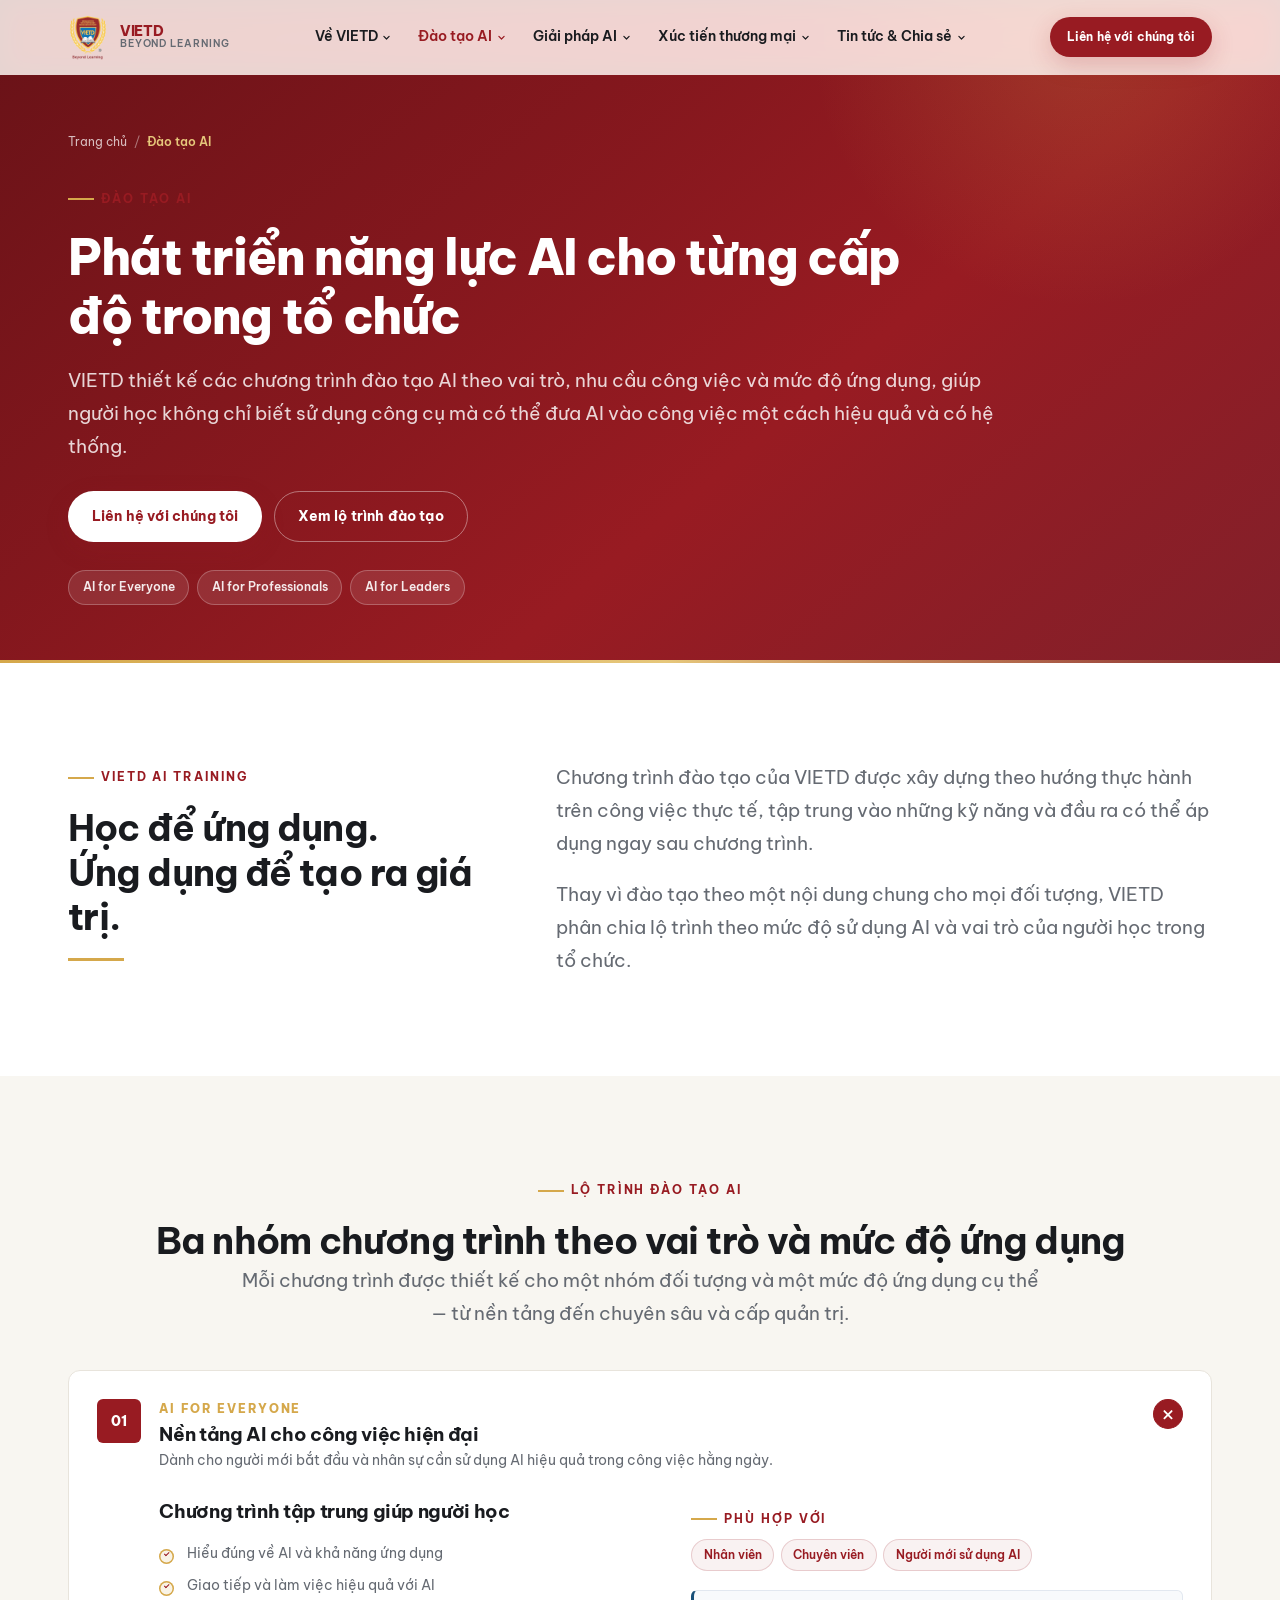
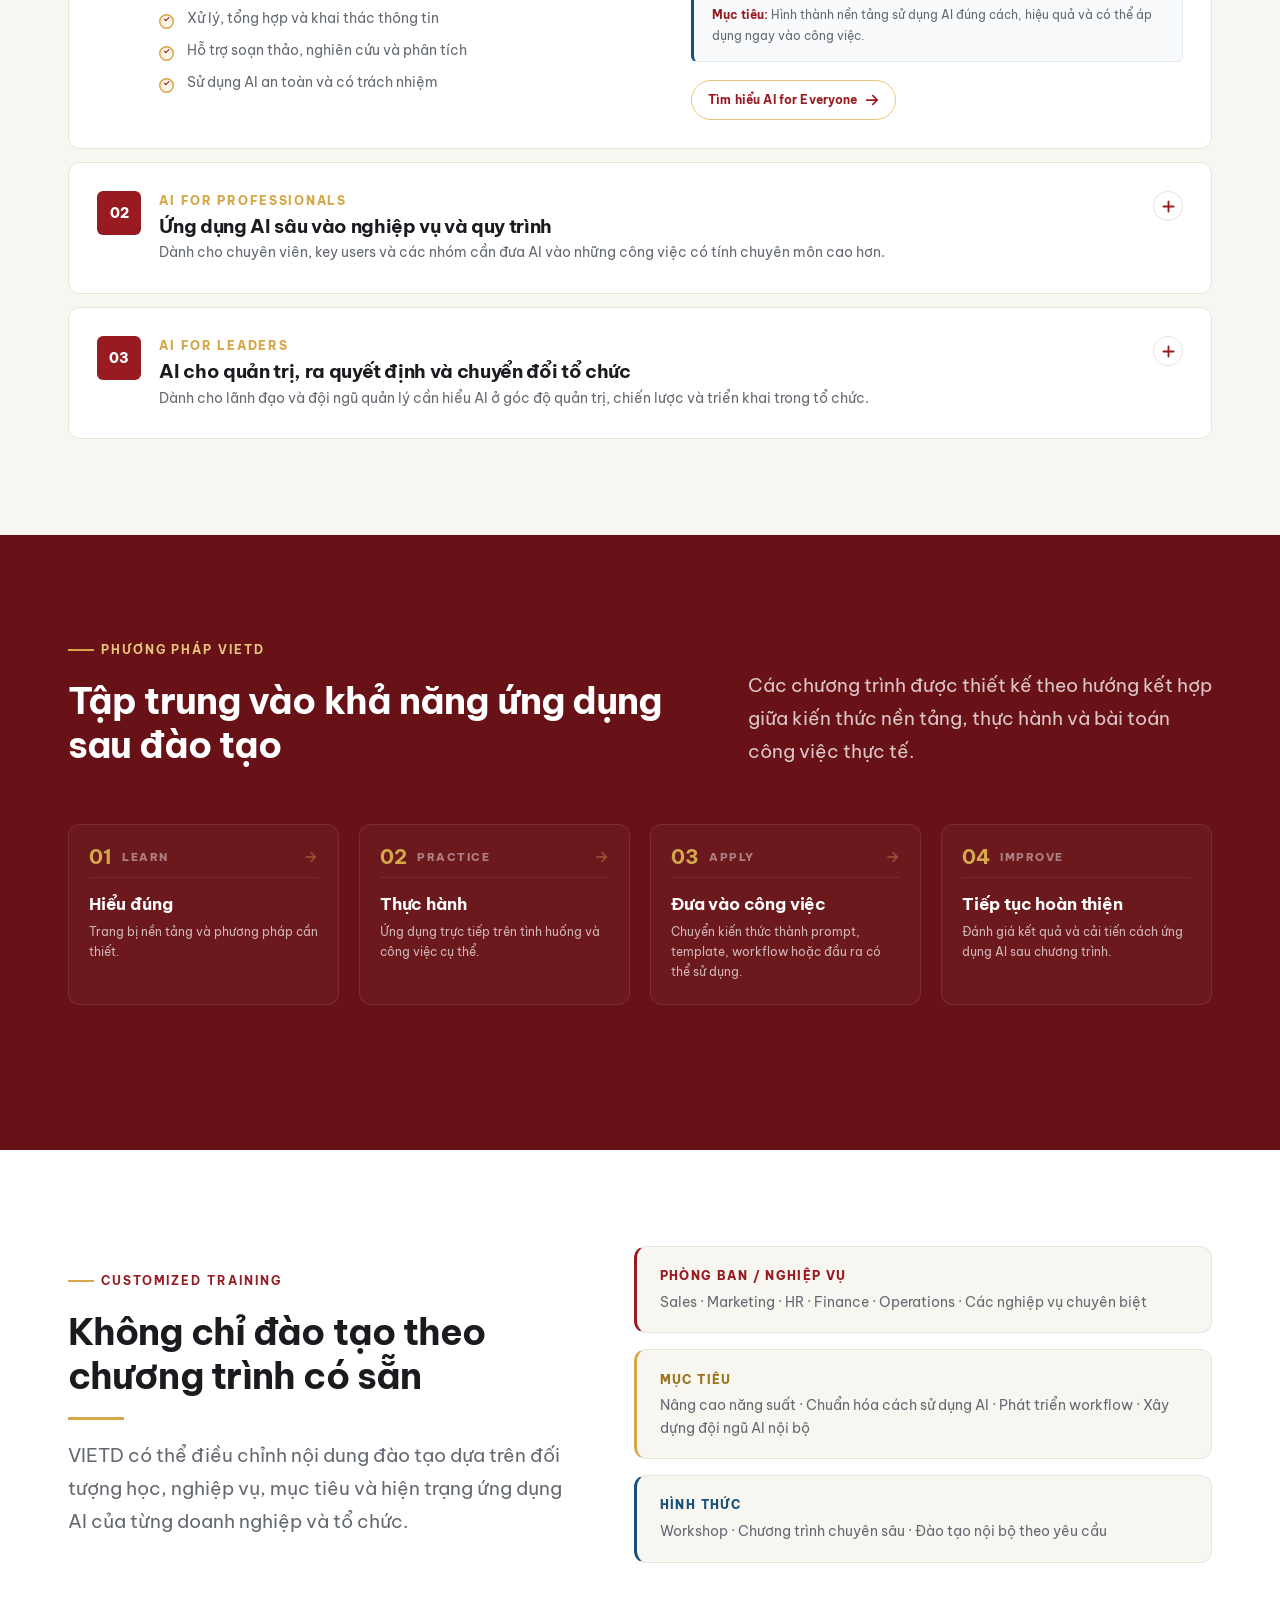
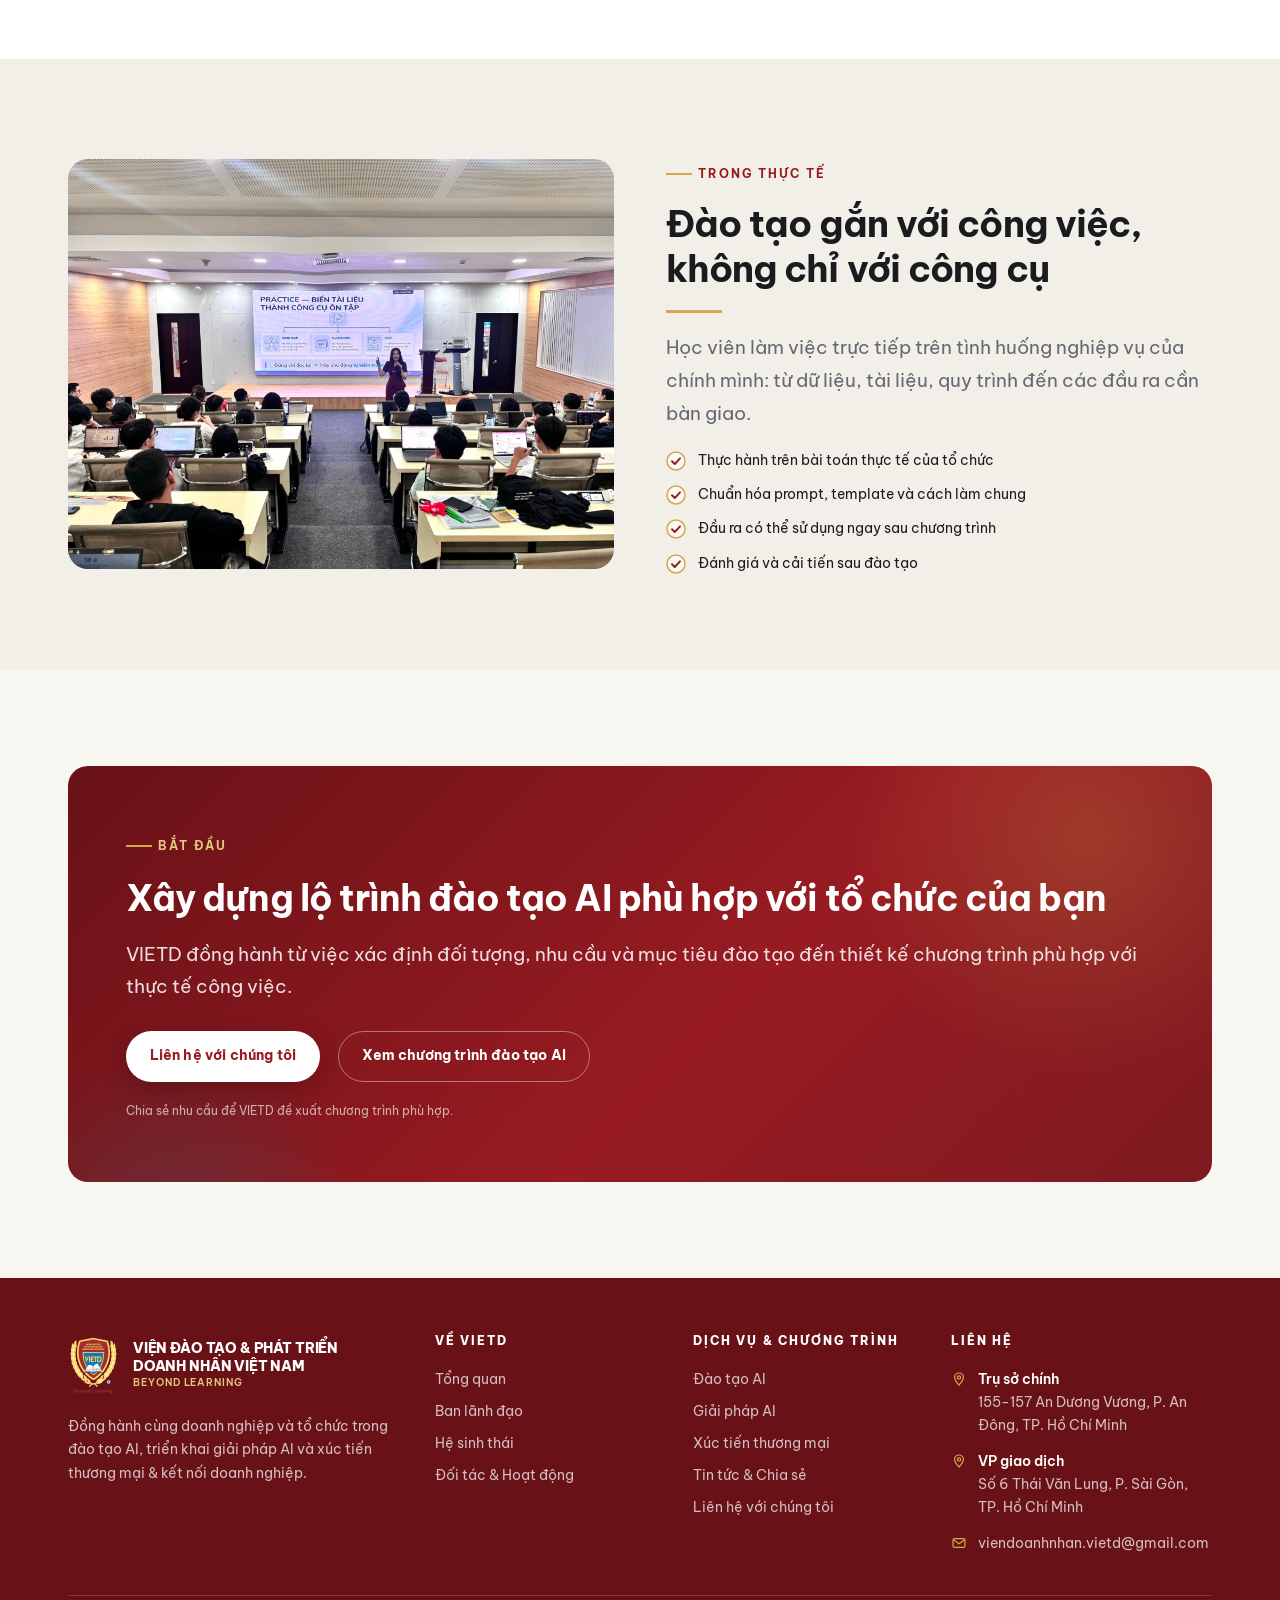
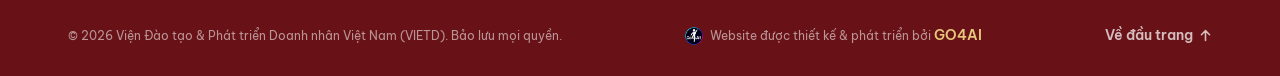
==== commit 250151c8: "feat: add GO4AI footer credit, align overview items, update leader card" ====
--- a/dao-tao-ai.html
+++ b/dao-tao-ai.html
@@ -523,6 +523,12 @@
     </div>
     <div class="ft-bottom">
       <span>© <span data-year>2026</span> Viện Đào tạo &amp; Phát triển Doanh nhân Việt Nam (VIETD). Bảo lưu mọi quyền.</span>
+      <span class="ft-credit">
+        <a class="ft-credit-icon" href="https://go4ai.org/" target="_blank" rel="noopener noreferrer" aria-label="GO4AI - Đơn vị thiết kế &amp; phát triển website">
+          <img src="assets/go4ai-logo.png" alt="GO4AI" class="ft-credit-logo" width="18" height="18" loading="lazy">
+        </a>
+        <span>Website được thiết kế &amp; phát triển bởi <a class="ft-credit-link" href="https://go4ai.org/" target="_blank" rel="noopener noreferrer">GO4AI</a></span>
+      </span>
       <a class="ft-totop" href="#top">Về đầu trang
         <svg width="13" height="13" viewBox="0 0 16 16" fill="none" aria-hidden="true"><path d="M8 14V2M3 7l5-5 5 5" stroke="currentColor" stroke-width="1.9" stroke-linecap="round" stroke-linejoin="round"/></svg>
       </a>
--- a/assets/styles.css
+++ b/assets/styles.css
@@ -260,32 +260,251 @@
 .nav-toggle[aria-expanded="true"] span::after{transform:translateY(-6px) rotate(-45deg)}
 
 @media(max-width:1080px){
-  .nav-toggle{display:flex}
+  :root{
+    --mobile-header-height: 74px;
+  }
+
+  .site-header.is-menu-open,
+  .site-header:has(.nav.is-open){
+    background:var(--ivory);
+    -webkit-backdrop-filter:none;
+    backdrop-filter:none;
+    border-bottom-color:var(--border);
+  }
+
+  .hdr-inner{
+    height:var(--mobile-header-height, 74px);
+    padding-inline:clamp(.75rem, 3.5vw, 1.25rem);
+    gap:.5rem;
+  }
+
+  .hdr-brand{
+    gap:0;
+    flex-shrink:0;
+  }
+  .hdr-brand .bt{display:none}
+  .hdr-brand img{
+    height:40px;
+    width:auto;
+    object-fit:contain;
+    display:block;
+    flex-shrink:0;
+  }
+
+  .hdr-actions{
+    display:flex;
+    align-items:center;
+    gap:.5rem;
+    flex-shrink:0;
+    margin-left:auto;
+  }
+
+  /* CTA button inside mobile header bar */
+  .hdr-actions .btn{
+    padding:.55em .85em;
+    font-size:.74rem;
+    letter-spacing:.01em;
+    line-height:1.2;
+    white-space:nowrap;
+    box-shadow:none;
+    flex-shrink:0;
+  }
+  .hdr-actions .btn:hover{
+    box-shadow:0 4px 14px rgba(152,27,34,.25);
+  }
+
+  .nav-toggle{
+    display:flex;
+    width:38px;
+    height:38px;
+    padding:0;
+    flex-shrink:0;
+    align-items:center;
+    justify-content:center;
+    background:var(--white);
+    border:1px solid var(--border);
+    border-radius:var(--r-sm);
+    cursor:pointer;
+  }
+  .nav-toggle span{
+    width:18px;
+    height:2px;
+  }
+  .nav-toggle span::before,
+  .nav-toggle span::after{
+    width:18px;
+    height:2px;
+  }
+  .nav-toggle span::before{top:-5px}
+  .nav-toggle span::after{top:5px}
+  .nav-toggle[aria-expanded="true"] span::before{transform:translateY(5px) rotate(45deg)}
+  .nav-toggle[aria-expanded="true"] span::after{transform:translateY(-5px) rotate(-45deg)}
+
+  /* Mobile navigation drawer */
   .nav{
-    position:fixed; inset:74px 0 0 0; z-index:89;
-    flex-direction:column; align-items:stretch; gap:0;
-    padding:var(--sp-4) var(--gutter) var(--sp-7);
-    background:var(--ivory); border-top:1px solid var(--border);
-    overflow-y:auto; overscroll-behavior:contain;
-    transform:translateX(100%); transition:transform .32s var(--ease-out);
-  }
-  .nav.is-open{transform:translateX(0)}
-  .nav-item{border-bottom:1px solid var(--border)}
-  .nav-link{width:100%; justify-content:space-between; padding:1.05rem .2rem; font-size:1.02rem}
-  .nav-cta{display:inline-flex; margin-top:var(--sp-4); align-self:flex-start}
-  .nav-item:hover .dropdown,.nav-item:focus-within .dropdown{opacity:1; visibility:visible}
+    position:fixed;
+    top:var(--mobile-header-height, 74px);
+    left:0;
+    right:0;
+    bottom:auto;
+    width:100%;
+    height:calc(100dvh - var(--mobile-header-height, 74px));
+    height:calc(100vh - var(--mobile-header-height, 74px));
+    height:calc(100dvh - var(--mobile-header-height, 74px));
+    z-index:99;
+    flex-direction:column;
+    align-items:stretch;
+    gap:0;
+    padding:var(--sp-2) clamp(.85rem, 4vw, 1.5rem) calc(var(--sp-6) + env(safe-area-inset-bottom, 0px));
+    background:var(--ivory);
+    border-top:1px solid var(--border);
+    overflow-y:auto;
+    overscroll-behavior:contain;
+    -webkit-overflow-scrolling:touch;
+    transform:translateX(100%);
+    visibility:hidden;
+    pointer-events:none;
+    transition:transform .3s var(--ease-out), visibility .3s;
+    box-sizing:border-box;
+  }
+
+  .nav.is-open{
+    transform:translateX(0);
+    visibility:visible;
+    pointer-events:auto;
+  }
+
+  /* Menu items column */
+  .nav-item{
+    width:100%;
+    border-bottom:1px solid var(--border);
+    margin:0;
+    box-sizing:border-box;
+  }
+
+  .nav-link{
+    width:100%;
+    box-sizing:border-box;
+    display:flex;
+    align-items:center;
+    justify-content:space-between;
+    min-height:54px;
+    padding:.95rem .35rem;
+    font-size:1.02rem;
+    font-weight:600;
+    color:var(--charcoal);
+    border-radius:0;
+    background:transparent;
+    transition:color .2s;
+  }
+  .nav-link:hover,
+  .nav-link:active{
+    color:var(--burgundy);
+    background:transparent;
+  }
+  .nav-item.is-open > .nav-link{
+    color:var(--burgundy);
+  }
+
+  .nav-link .cv{
+    width:12px;
+    height:12px;
+    flex-shrink:0;
+    margin-left:auto;
+    color:var(--slate);
+    transition:transform .25s var(--ease), color .2s;
+  }
+  .nav-item:hover .cv,
+  .nav-item:focus-within .cv{
+    transform:none; /* disable desktop hover rotation on touch */
+  }
+  .nav-item.is-open > .nav-link .cv{
+    transform:rotate(180deg);
+    color:var(--burgundy);
+  }
+
+  /* Mobile accordion dropdown */
   .dropdown{
-    position:static; translate:none; transform:none; opacity:1; visibility:visible;
-    min-width:0; padding:0 0 .7rem .9rem; background:none; border:0; box-shadow:none;
+    position:static;
+    translate:none;
+    transform:none;
+    opacity:1;
+    visibility:visible;
+    min-width:0;
+    width:100%;
+    padding:.25rem 0 .75rem;
+    background:transparent;
+    border:0;
+    box-shadow:none;
     display:none;
-  }
-  .nav-item.is-open .dropdown{display:block}
-  .dropdown a{padding:.6rem .7rem; font-size:.95rem}
-  .nav .btn{margin-top:var(--sp-4)}
-  .hdr-brand .bt{display:none}
-  .hdr-brand img{height:44px; width:auto; object-fit:contain}
-}
-@media(max-width:400px){ .hdr-brand img{height:40px; width:auto; object-fit:contain} }
+    box-sizing:border-box;
+  }
+  .nav-item.is-open > .dropdown{
+    display:flex;
+    flex-direction:column;
+    gap:.2rem;
+  }
+  .dropdown a{
+    display:block;
+    width:100%;
+    box-sizing:border-box;
+    padding:.65rem .85rem;
+    border-radius:var(--r-sm);
+    font-size:.92rem;
+    font-weight:500;
+    color:var(--charcoal);
+    border-left:2px solid var(--border);
+    background:transparent;
+    transition:background .2s, color .2s, border-color .2s;
+  }
+  .dropdown a:hover,
+  .dropdown a:active{
+    background:var(--burgundy-tint);
+    color:var(--burgundy);
+    border-left-color:var(--burgundy);
+  }
+  .dropdown a small{
+    display:block;
+    font-size:.76rem;
+    color:var(--slate);
+    font-weight:400;
+    margin-top:.15rem;
+    line-height:1.35;
+  }
+
+  /* Drawer bottom CTA */
+  .nav-cta{
+    display:flex;
+    width:100%;
+    margin-top:var(--sp-4);
+    padding:.85em 1.25em;
+    font-size:.95rem;
+    justify-content:center;
+    align-self:stretch;
+    box-sizing:border-box;
+  }
+}
+
+@media(max-width:390px){
+  .hdr-inner{
+    padding-inline:.65rem;
+    gap:.35rem;
+  }
+  .hdr-brand img{
+    height:36px;
+  }
+  .hdr-actions{
+    gap:.35rem;
+  }
+  .hdr-actions .btn{
+    padding:.48em .65em;
+    font-size:.70rem;
+  }
+  .nav-toggle{
+    width:36px;
+    height:36px;
+  }
+}
 
 /* ==========================  HERO  ========================== */
 .hero{
@@ -1784,6 +2003,50 @@
   padding:var(--sp-4) 0; border-top:1px solid rgba(255,255,255,.16);
   font-size:var(--fs-xs); color:rgba(255,255,255,.55);
 }
+.ft-credit{
+  display:inline-flex;
+  align-items:center;
+  gap:.45rem;
+  font-size:var(--fs-xs);
+  color:rgba(255,255,255,.55);
+}
+.ft-credit-icon{
+  display:inline-flex;
+  align-items:center;
+  line-height:1;
+}
+.ft-credit-logo{
+  width:18px;
+  height:18px;
+  border-radius:50%;
+  object-fit:cover;
+  display:block;
+  transition:transform .2s var(--ease), opacity .2s var(--ease);
+}
+.ft-credit-icon:hover .ft-credit-logo{
+  transform:scale(1.1);
+  opacity:.95;
+}
+.ft-credit a.ft-credit-link{
+  color:var(--gold-light);
+  font-weight:600;
+  transition:color .2s var(--ease);
+}
+.ft-credit a.ft-credit-link:hover{
+  color:#fff;
+  text-decoration:underline;
+}
+@media(max-width:768px){
+  .ft-bottom{
+    flex-direction:column;
+    align-items:flex-start;
+    gap:.65rem;
+  }
+  .ft-bottom .ft-totop{
+    padding-top:.2rem;
+  }
+}
+
 .ft-social{display:flex; gap:.5rem}
 .ft-social a{
   display:grid; place-items:center; width:34px; height:34px;
@@ -2012,7 +2275,7 @@
 .about-ed-item{
   display:grid;
   grid-template-columns:2.25rem 1fr;
-  align-items:baseline;
+  align-items:start;
   gap:1.25rem;
   padding-bottom:1.6rem;
   margin-bottom:1.6rem;
@@ -2030,6 +2293,7 @@
   color:var(--burgundy);
   line-height:1;
   font-variant-numeric:tabular-nums;
+  padding-top:5px;
 }
 .about-ed-body p{
   font-size:var(--fs-base);
@@ -2196,6 +2460,17 @@
   display:flex;
   align-items:center;
   justify-content:center;
+}
+.expert-avatar-wrap img{
+  width:100%;
+  height:100%;
+  object-fit:cover;
+  object-position:center top;
+  display:block;
+  transition:transform .4s var(--ease);
+}
+.expert-card:hover .expert-avatar-wrap img{
+  transform:scale(1.04);
 }
 .expert-avatar-placeholder{
   position:relative;
@@ -2246,6 +2521,8 @@
   font-weight:600;
   color:var(--blue-corp);
   margin-bottom:.6rem;
+  min-height:2.35rem;
+  line-height:1.38;
 }
 .expert-field{
   font-size:var(--fs-xs);
@@ -2269,11 +2546,37 @@
   color:var(--slate);
   border:1px solid var(--border);
 }
+.expert-cta{
+  display:inline-flex;
+  align-items:center;
+  gap:.35rem;
+  font-size:var(--fs-xs);
+  font-weight:700;
+  color:var(--blue-corp);
+  text-decoration:none;
+  margin-top:auto;
+  padding-top:.45rem;
+  transition:color .2s var(--ease), gap .2s var(--ease);
+}
+.expert-cta:hover{
+  color:var(--burgundy);
+  gap:.55rem;
+}
+.expert-cta .arw,
+.expert-cta svg{
+  flex-shrink:0;
+  transition:transform .2s var(--ease);
+}
+.expert-cta:hover .arw,
+.expert-cta:hover svg{
+  transform:translateX(2px);
+}
 @media(max-width:940px){
   .expert-grid{grid-template-columns:repeat(2, 1fr)}
 }
 @media(max-width:560px){
   .expert-grid{grid-template-columns:1fr}
+  .expert-role{min-height:auto}
 }
 
 /* ==========================  AI SOLUTIONS POLISH (giai-phap-ai.html)  ========================== */
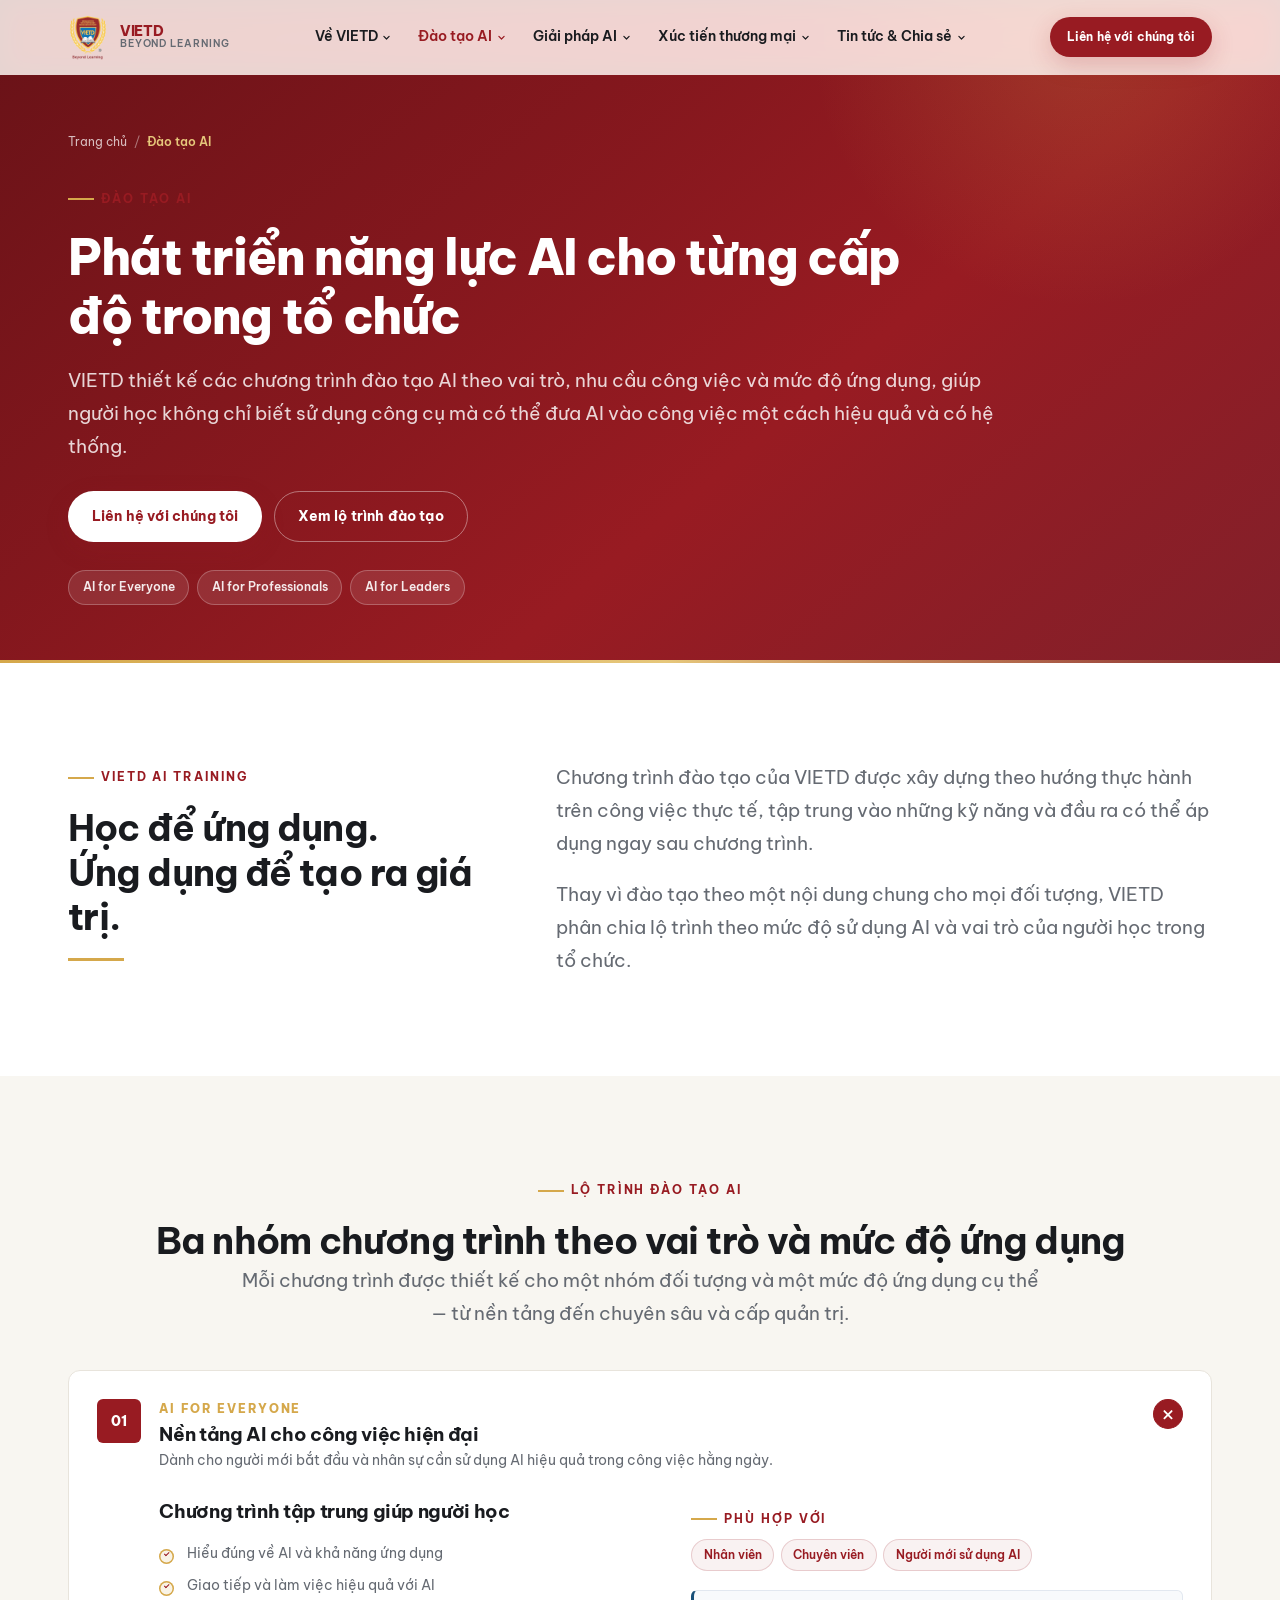
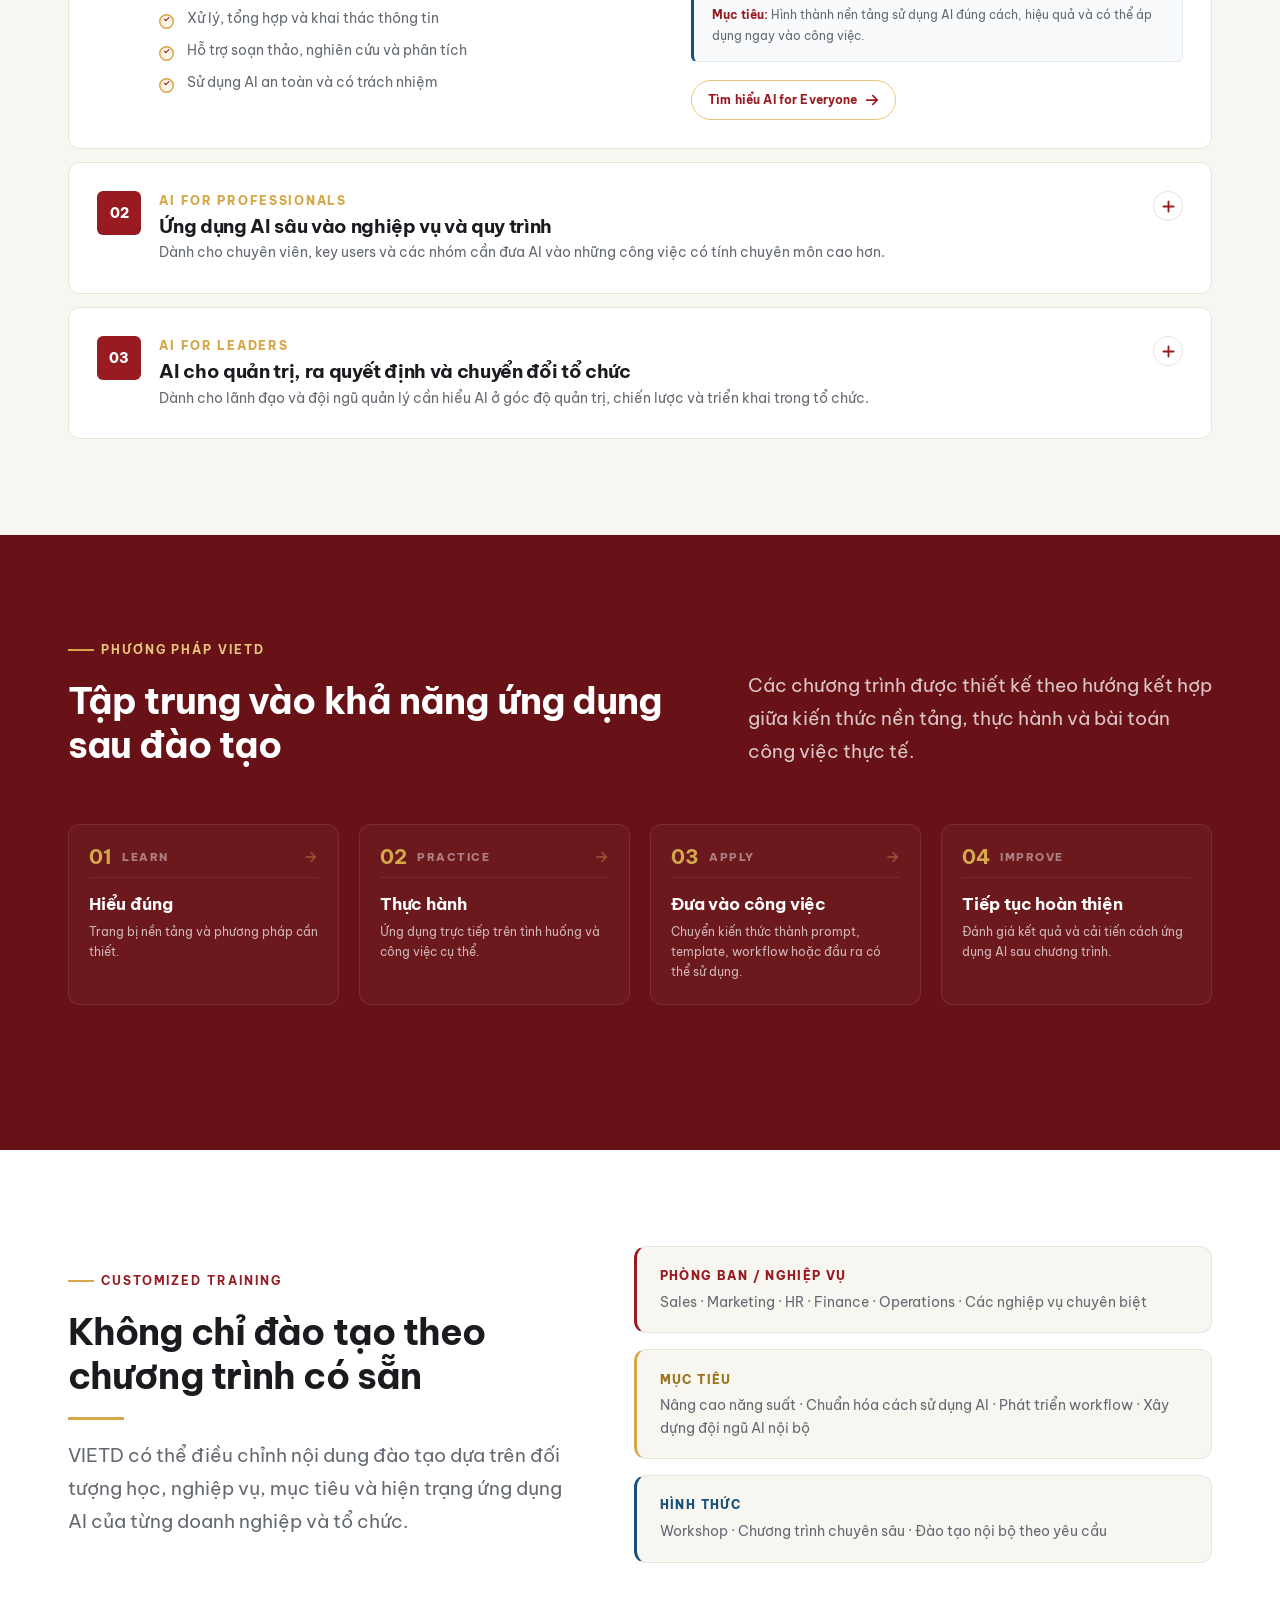
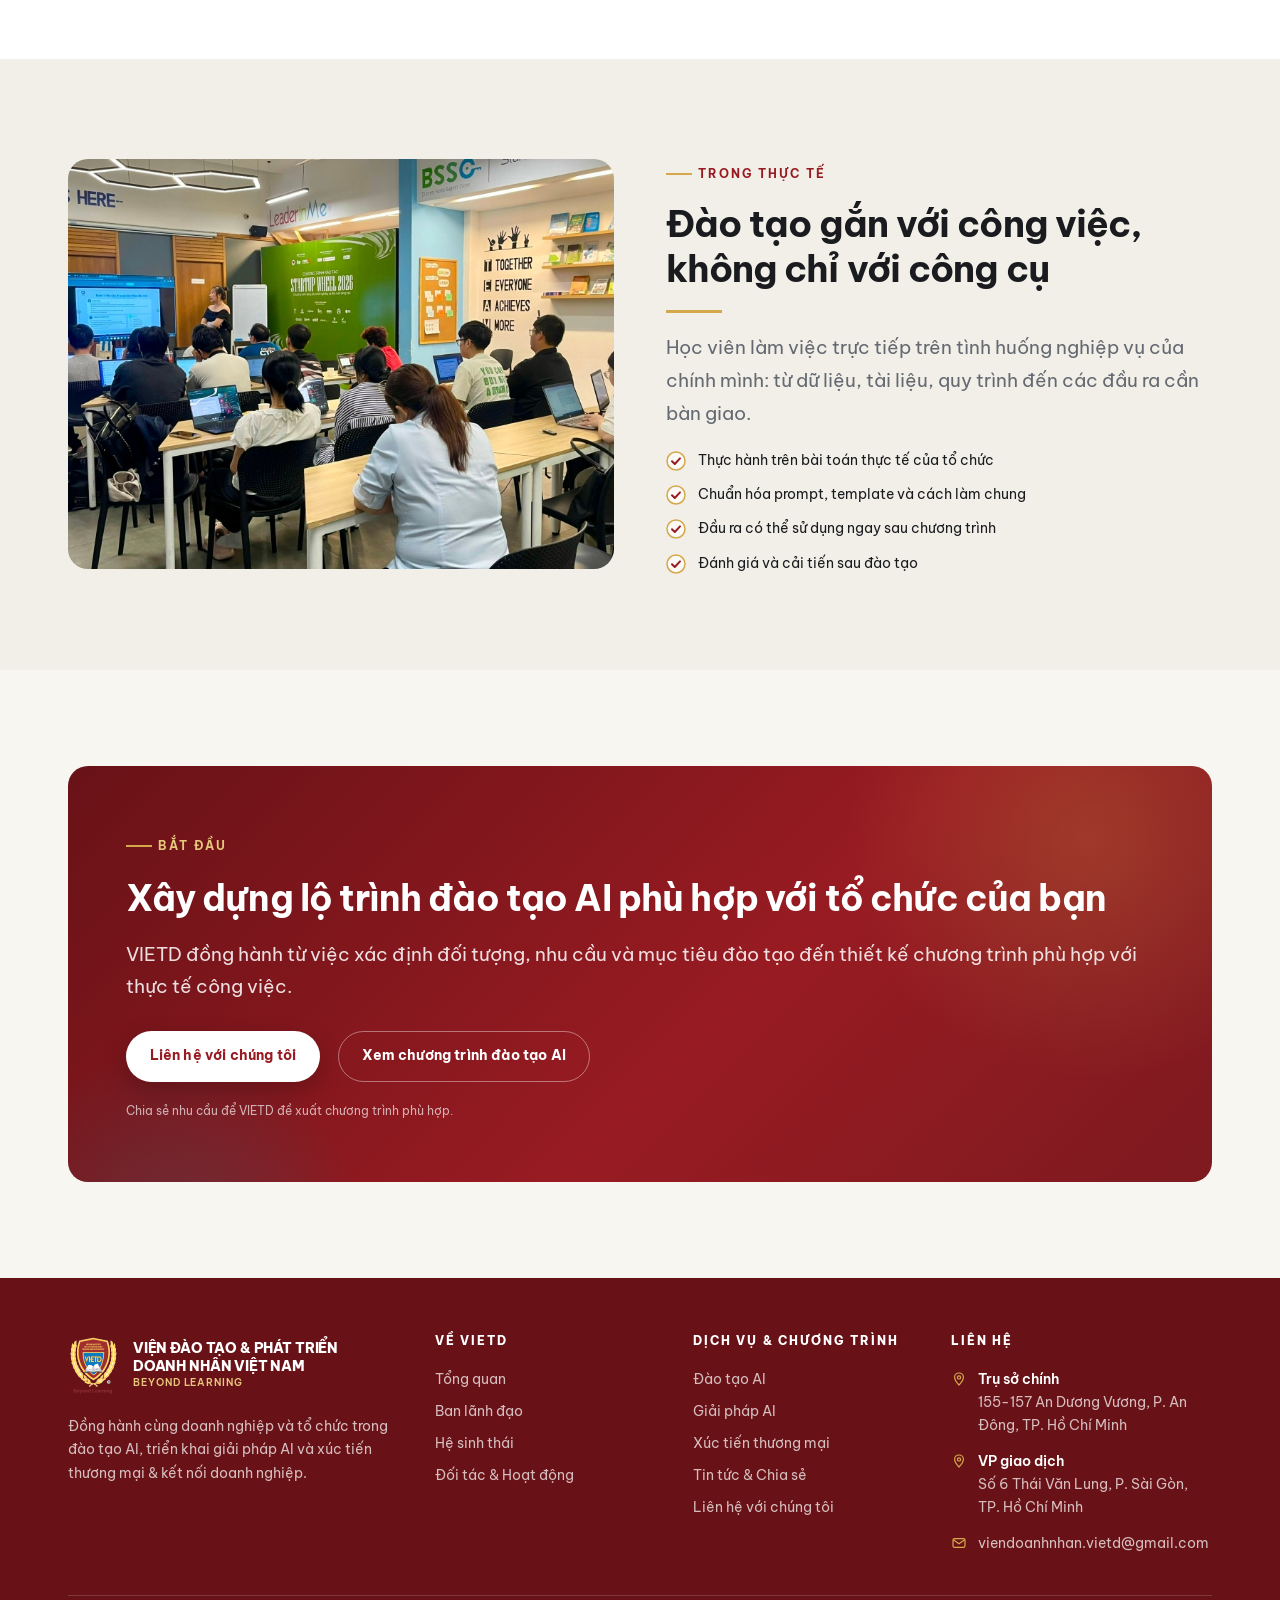
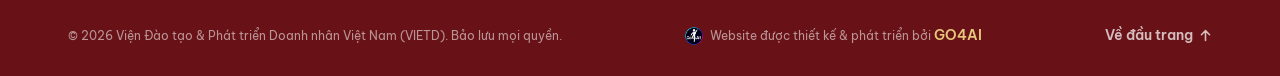
==== commit 388bf461: "fix: cap nhat CTA xuc tien, anh thuc te dao tao AI va sua loi radio button modal" ====
--- a/dao-tao-ai.html
+++ b/dao-tao-ai.html
@@ -406,7 +406,7 @@
     <div class="split">
       <div class="rv">
         <div class="shot" style="aspect-ratio:4/3;border-radius:var(--r-lg)">
-          <img src="assets/act-02.jpg" alt="Chương trình đào tạo chuyển giao quy trình do VIETD tổ chức" loading="lazy">
+          <img src="assets/dao-tao-thuc-te.jpg" alt="Chương trình đào tạo chuyển giao quy trình do VIETD tổ chức" style="object-position:25% center" loading="lazy">
         </div>
       </div>
       <div class="rv rv-d1">
--- a/assets/styles.css
+++ b/assets/styles.css
@@ -1928,7 +1928,7 @@
 
 /* ==========================  FORM  ========================== */
 .field{margin-bottom:var(--sp-3)}
-.field label{
+.field label:not(.radio){
   display:block; margin-bottom:.4rem;
   font-size:var(--fs-sm); font-weight:600; color:var(--charcoal);
 }
@@ -1951,20 +1951,27 @@
 .field.has-err input,.field.has-err select,.field.has-err textarea{border-color:var(--burgundy); background:rgba(152,27,34,.035)}
 .field.has-err .field-err{display:block}
 .radio-row{display:flex; flex-wrap:wrap; gap:.5rem}
-.radio{
+.radio,
+.field label.radio,
+.radio-row .radio{
   position:relative; display:inline-flex; align-items:center; gap:.5rem;
   padding:.6rem 1rem; border:1.5px solid var(--border); border-radius:var(--r-pill);
   background:var(--ivory); cursor:pointer; font-size:var(--fs-sm); font-weight:600;
+  margin-bottom:0; white-space:nowrap; user-select:none;
   transition:border-color .2s var(--ease), background .2s var(--ease), color .2s var(--ease);
 }
 .radio input{position:absolute; opacity:0; width:0; height:0}
 .radio .rd{
-  width:15px; height:15px; flex:none; border-radius:50%;
-  border:1.6px solid #B6BAC1; transition:border-color .2s, box-shadow .2s;
+  display:inline-block; vertical-align:middle;
+  width:16px; height:16px; min-width:16px; min-height:16px; flex:none;
+  border-radius:50%; border:1.6px solid #B6BAC1; background:#fff;
+  box-sizing:border-box;
+  transition:border-color .2s, box-shadow .2s;
 }
 .radio:hover{border-color:var(--gold)}
 .radio:has(input:checked){border-color:var(--burgundy); background:var(--burgundy-tint); color:var(--burgundy-deep)}
-.radio:has(input:checked) .rd{border-color:var(--burgundy); box-shadow:inset 0 0 0 3.5px var(--burgundy)}
+.radio:has(input:checked) .rd,
+.radio input:checked + .rd{border-color:var(--burgundy); box-shadow:inset 0 0 0 3.5px var(--burgundy)}
 .form-note{font-size:var(--fs-xs); color:var(--slate); margin-top:var(--sp-3); line-height:1.6}
 .form-ok{
   display:none; padding:var(--sp-4); text-align:center;
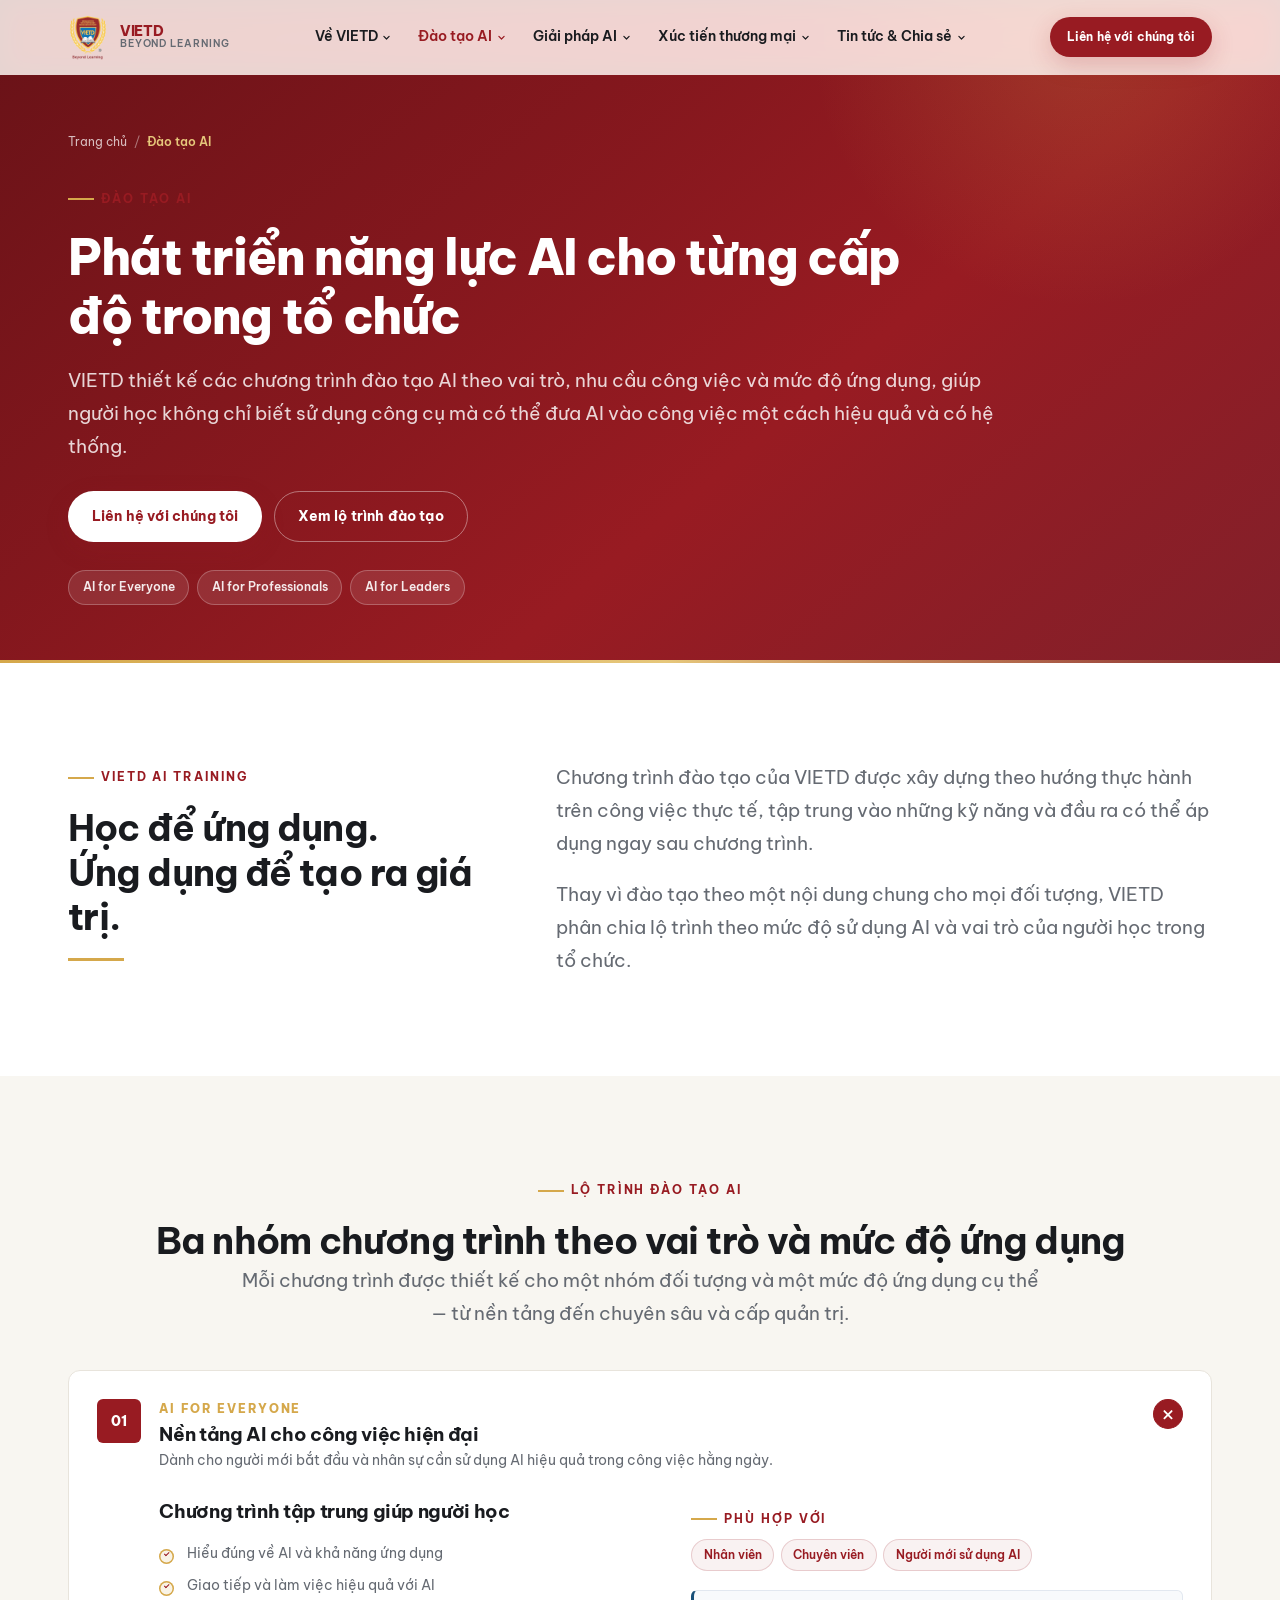
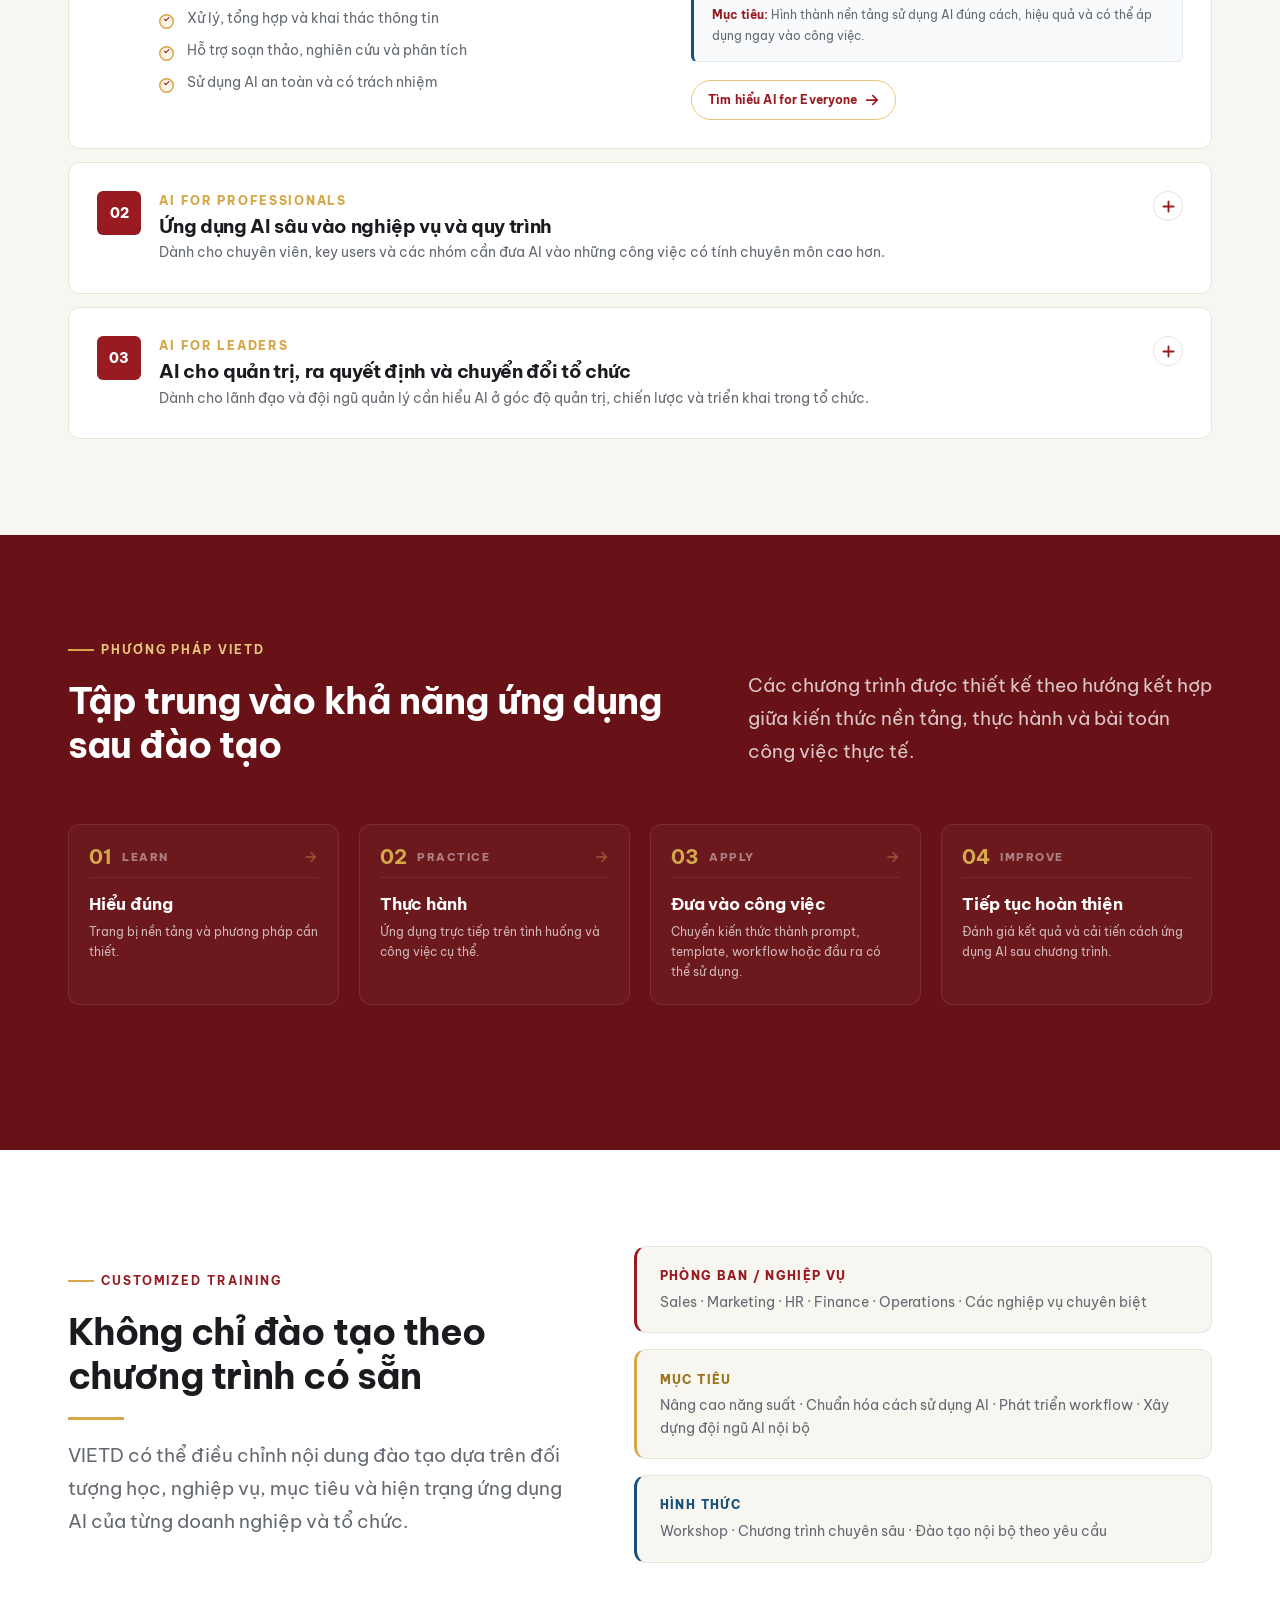
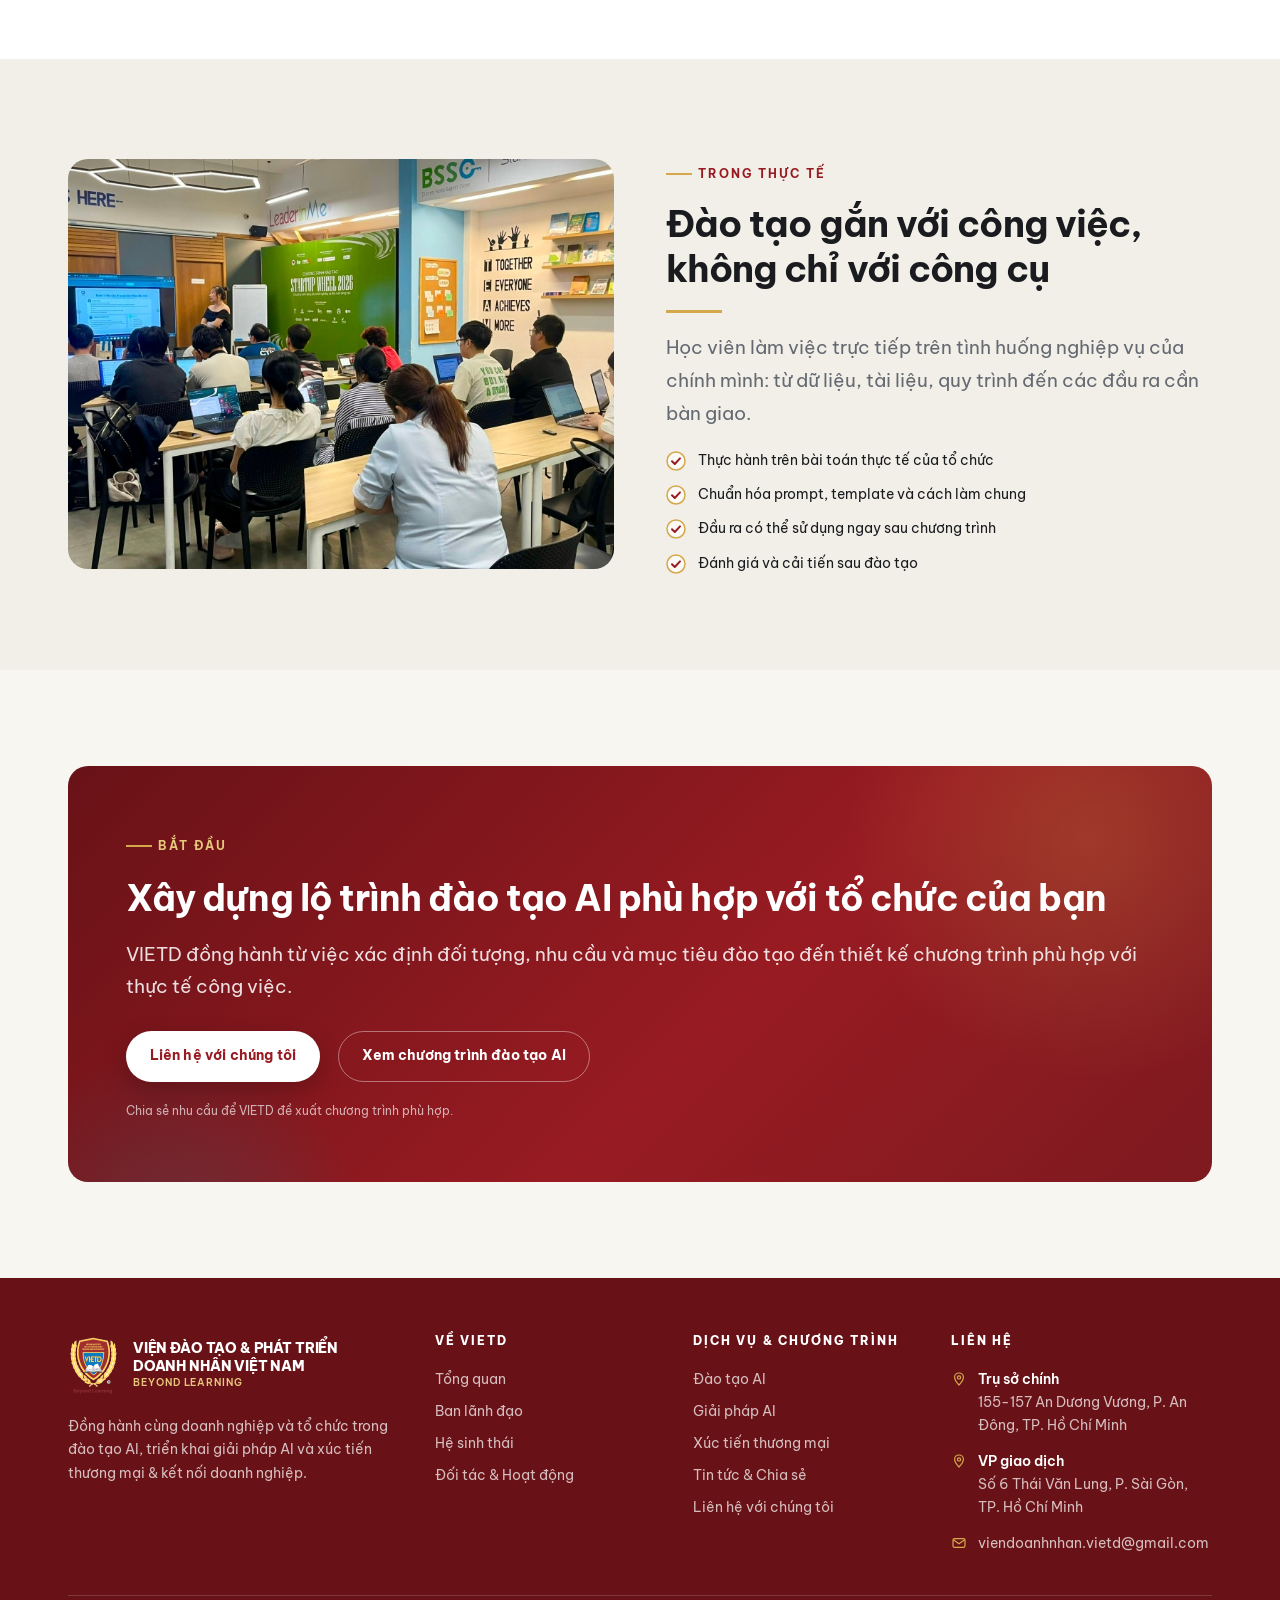
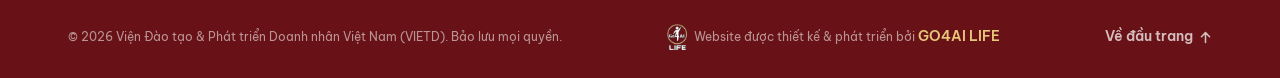
==== commit 73020f2b: "feat: thay logo GO4AI LIFE footer, xoa subtitle hero trang chu" ====
--- a/dao-tao-ai.html
+++ b/dao-tao-ai.html
@@ -524,10 +524,10 @@
     <div class="ft-bottom">
       <span>© <span data-year>2026</span> Viện Đào tạo &amp; Phát triển Doanh nhân Việt Nam (VIETD). Bảo lưu mọi quyền.</span>
       <span class="ft-credit">
-        <a class="ft-credit-icon" href="https://go4ai.org/" target="_blank" rel="noopener noreferrer" aria-label="GO4AI - Đơn vị thiết kế &amp; phát triển website">
-          <img src="assets/go4ai-logo.png" alt="GO4AI" class="ft-credit-logo" width="18" height="18" loading="lazy">
+        <a class="ft-credit-icon" href="https://go4ai.life/" target="_blank" rel="noopener noreferrer" aria-label="GO4AI LIFE - Đơn vị thiết kế &amp; phát triển website">
+          <img src="assets/go4ai-life-logo.png" alt="GO4AI LIFE" class="ft-credit-logo" loading="lazy">
         </a>
-        <span>Website được thiết kế &amp; phát triển bởi <a class="ft-credit-link" href="https://go4ai.org/" target="_blank" rel="noopener noreferrer">GO4AI</a></span>
+        <span>Website được thiết kế &amp; phát triển bởi <a class="ft-credit-link" href="https://go4ai.life/" target="_blank" rel="noopener noreferrer">GO4AI LIFE</a></span>
       </span>
       <a class="ft-totop" href="#top">Về đầu trang
         <svg width="13" height="13" viewBox="0 0 16 16" fill="none" aria-hidden="true"><path d="M8 14V2M3 7l5-5 5 5" stroke="currentColor" stroke-width="1.9" stroke-linecap="round" stroke-linejoin="round"/></svg>
--- a/assets/styles.css
+++ b/assets/styles.css
@@ -2023,10 +2023,10 @@
   line-height:1;
 }
 .ft-credit-logo{
-  width:18px;
-  height:18px;
-  border-radius:50%;
-  object-fit:cover;
+  height:26px;
+  width:auto;
+  border-radius:0;
+  object-fit:contain;
   display:block;
   transition:transform .2s var(--ease), opacity .2s var(--ease);
 }
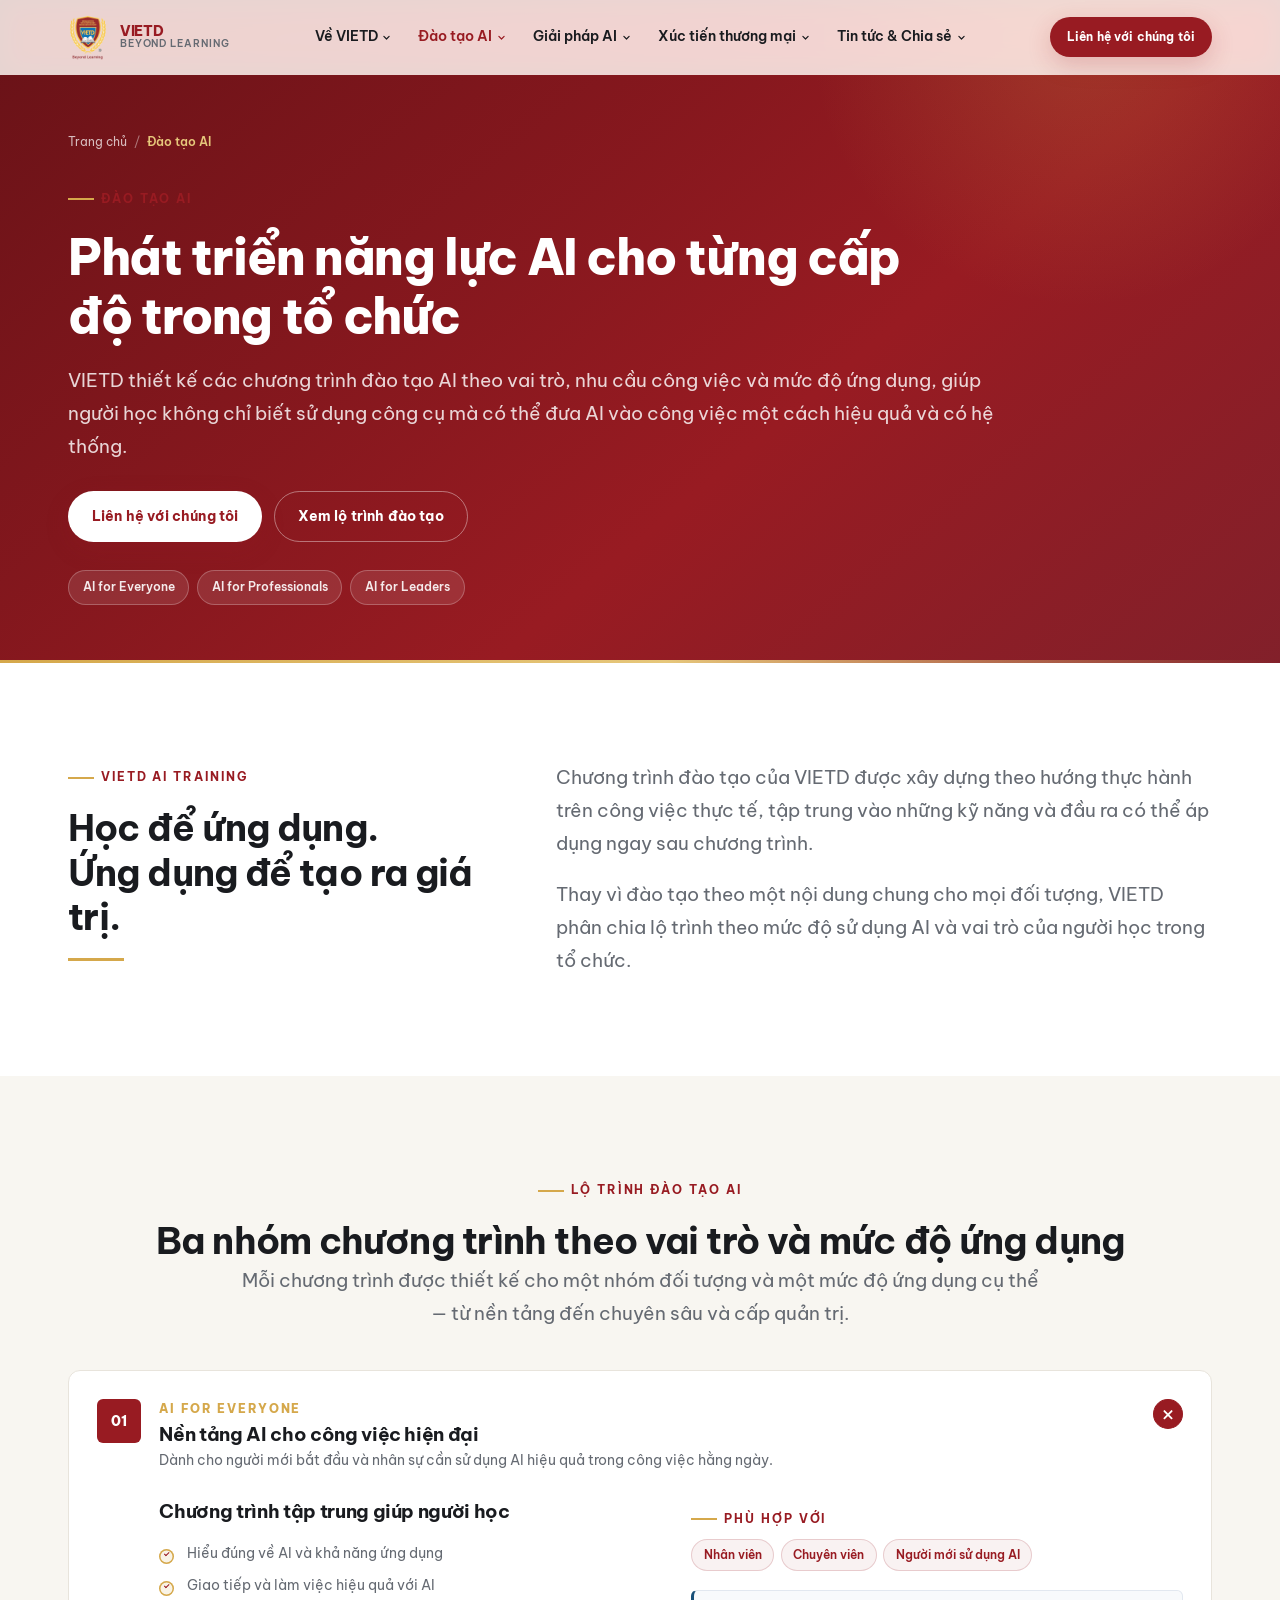
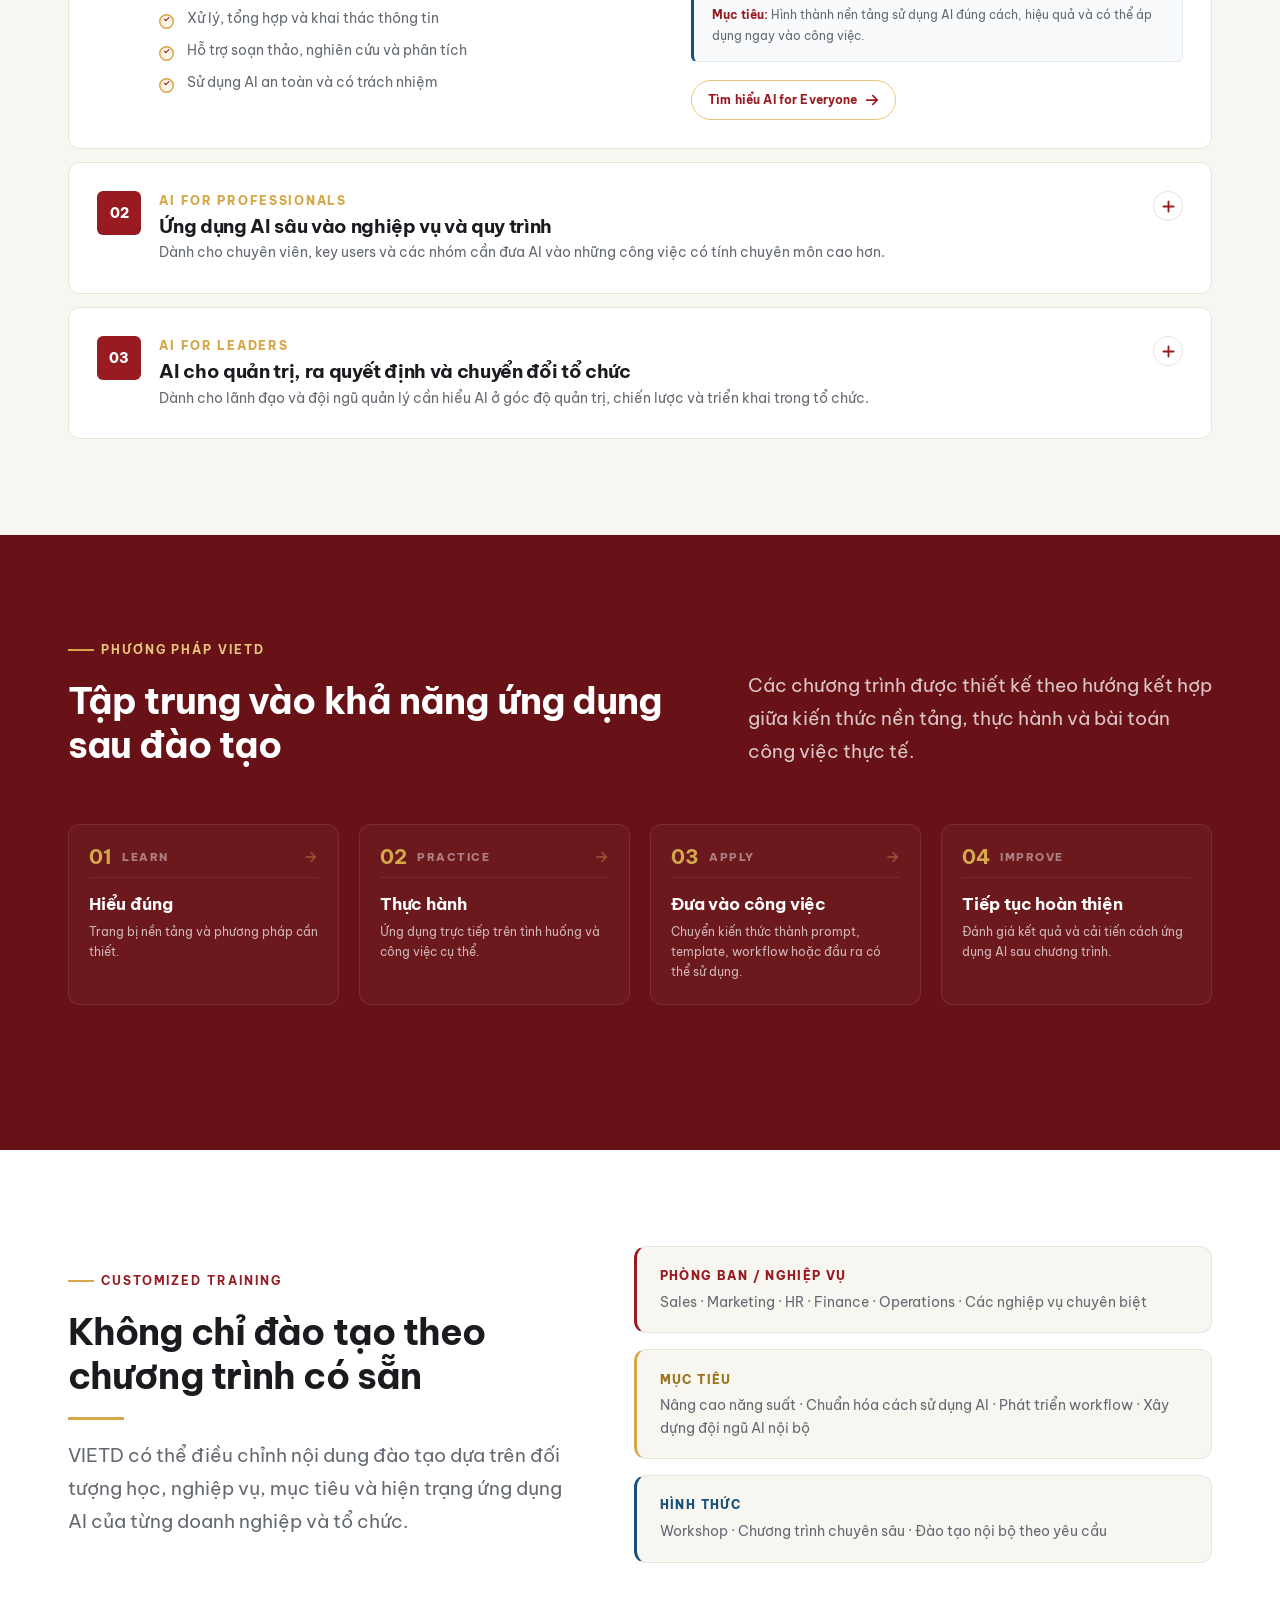
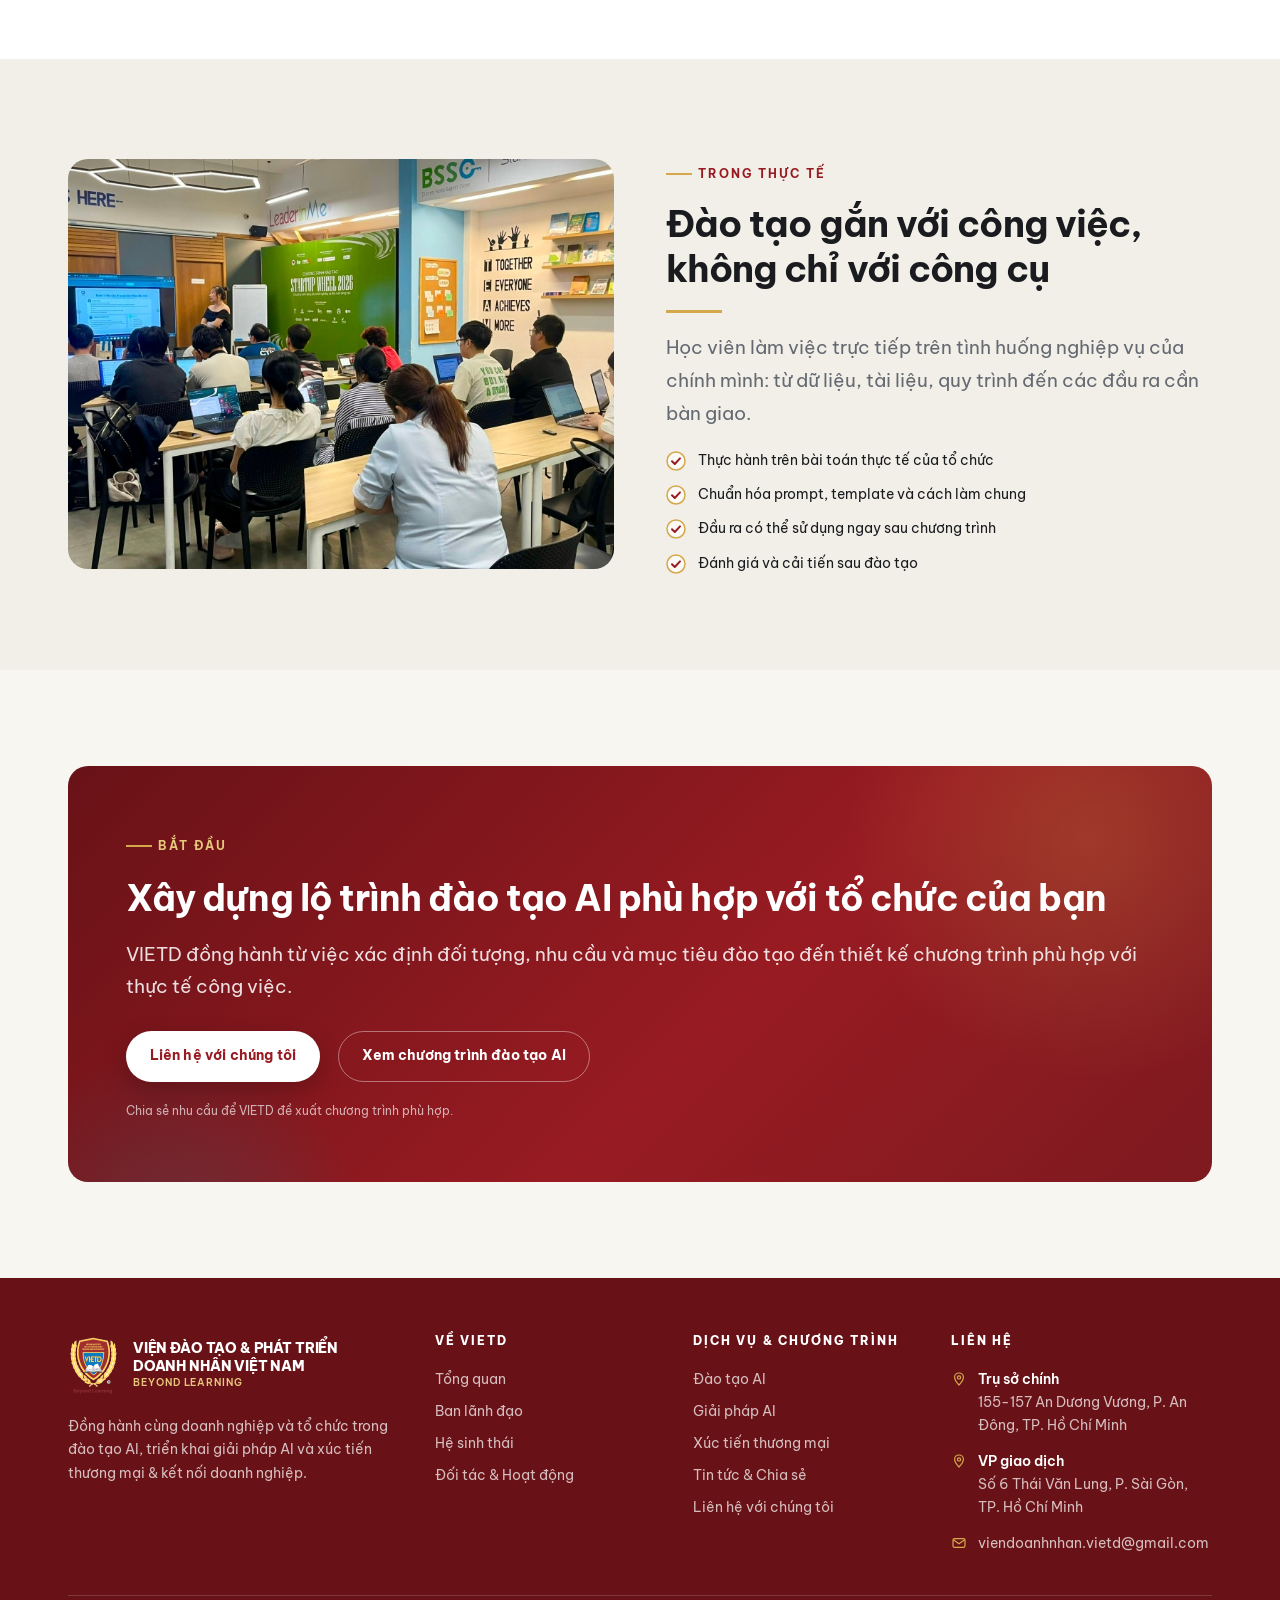
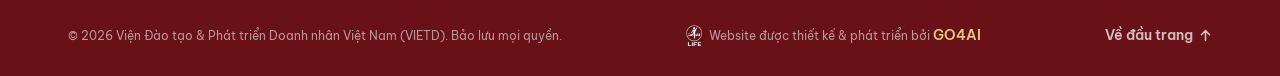
==== commit f16fe502: "fix(footer): cap nhat credit GO4AI, link go4ai.org va can doi font-size/logo" ====
--- a/dao-tao-ai.html
+++ b/dao-tao-ai.html
@@ -524,10 +524,10 @@
     <div class="ft-bottom">
       <span>© <span data-year>2026</span> Viện Đào tạo &amp; Phát triển Doanh nhân Việt Nam (VIETD). Bảo lưu mọi quyền.</span>
       <span class="ft-credit">
-        <a class="ft-credit-icon" href="https://go4ai.life/" target="_blank" rel="noopener noreferrer" aria-label="GO4AI LIFE - Đơn vị thiết kế &amp; phát triển website">
+        <a class="ft-credit-icon" href="https://go4ai.org/" target="_blank" rel="noopener noreferrer" aria-label="GO4AI - Đơn vị thiết kế &amp; phát triển website">
           <img src="assets/go4ai-life-logo.png" alt="GO4AI LIFE" class="ft-credit-logo" loading="lazy">
         </a>
-        <span>Website được thiết kế &amp; phát triển bởi <a class="ft-credit-link" href="https://go4ai.life/" target="_blank" rel="noopener noreferrer">GO4AI LIFE</a></span>
+        <span>Website được thiết kế &amp; phát triển bởi <a class="ft-credit-link" href="https://go4ai.org/" target="_blank" rel="noopener noreferrer">GO4AI</a></span>
       </span>
       <a class="ft-totop" href="#top">Về đầu trang
         <svg width="13" height="13" viewBox="0 0 16 16" fill="none" aria-hidden="true"><path d="M8 14V2M3 7l5-5 5 5" stroke="currentColor" stroke-width="1.9" stroke-linecap="round" stroke-linejoin="round"/></svg>
--- a/assets/styles.css
+++ b/assets/styles.css
@@ -2013,8 +2013,8 @@
 .ft-credit{
   display:inline-flex;
   align-items:center;
-  gap:.45rem;
-  font-size:var(--fs-xs);
+  gap:.42rem;
+  font-size:.72rem;
   color:rgba(255,255,255,.55);
 }
 .ft-credit-icon{
@@ -2023,7 +2023,7 @@
   line-height:1;
 }
 .ft-credit-logo{
-  height:26px;
+  height:21px;
   width:auto;
   border-radius:0;
   object-fit:contain;
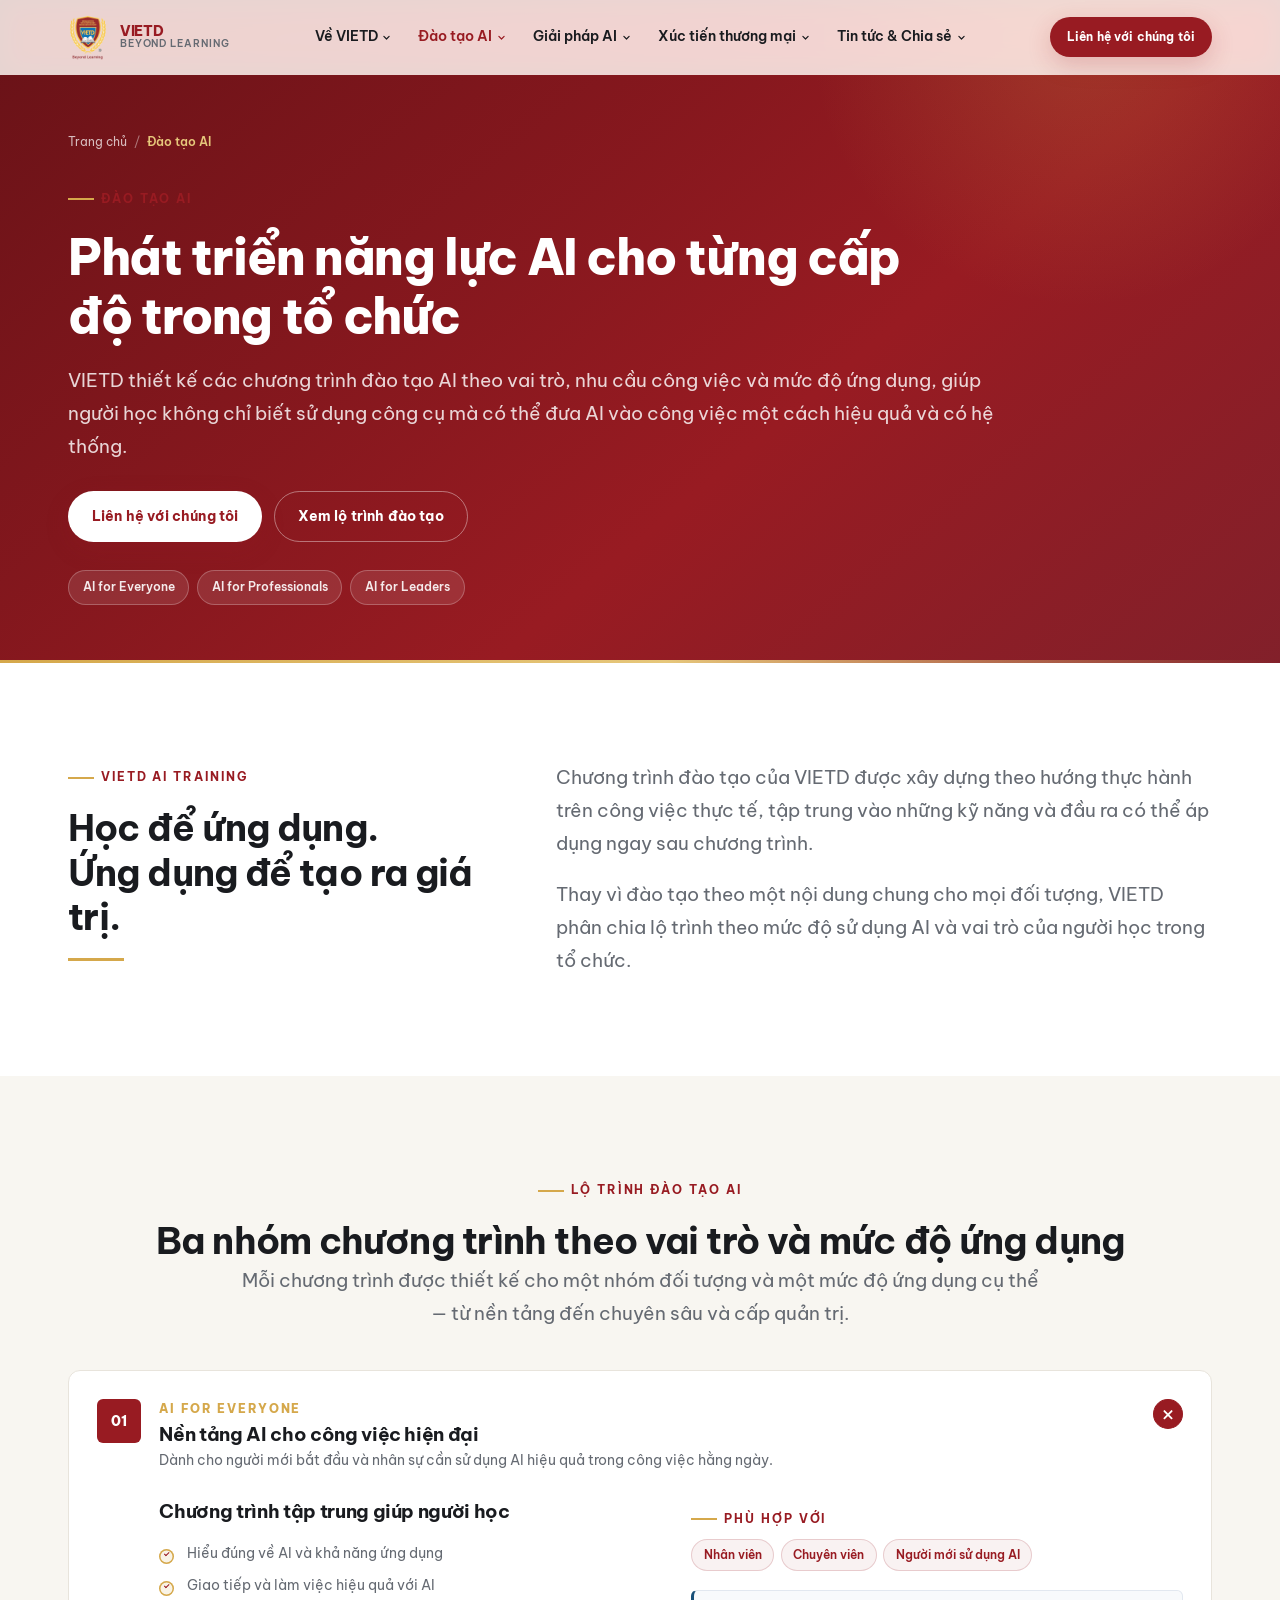
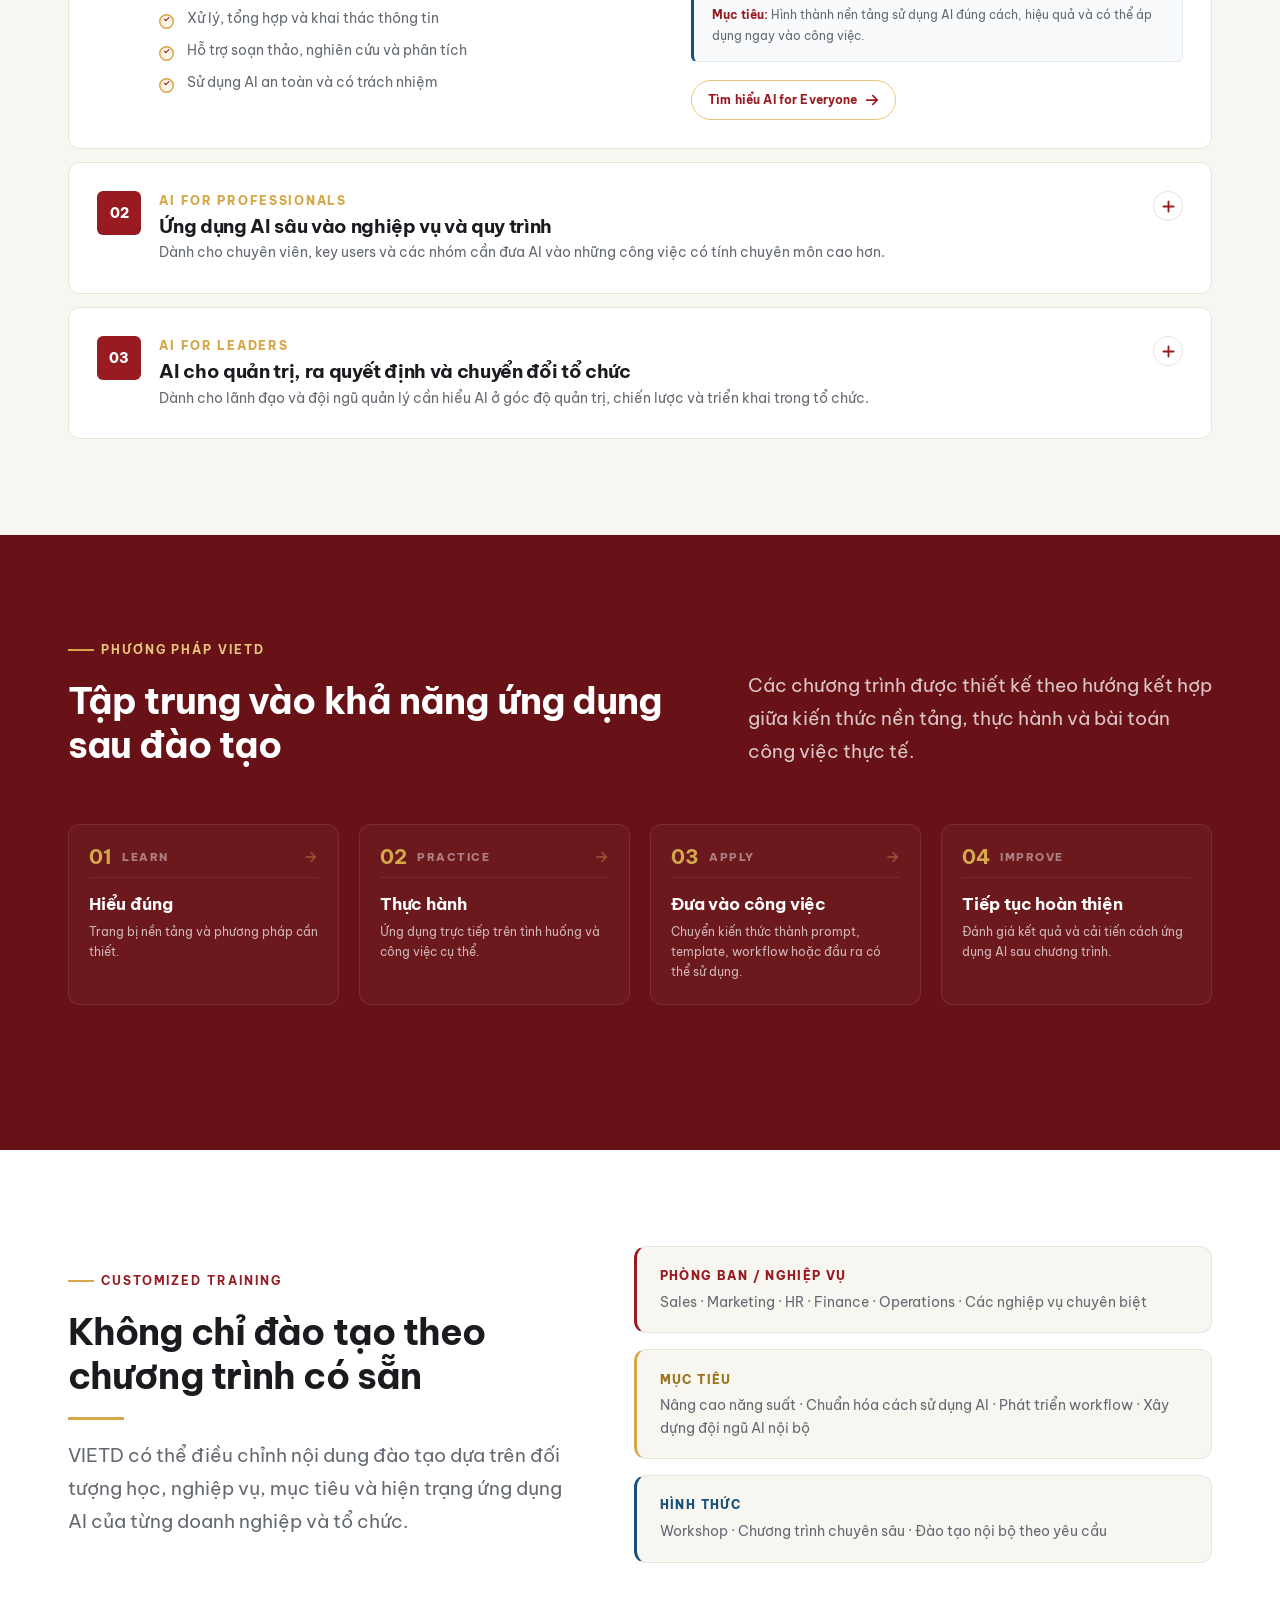
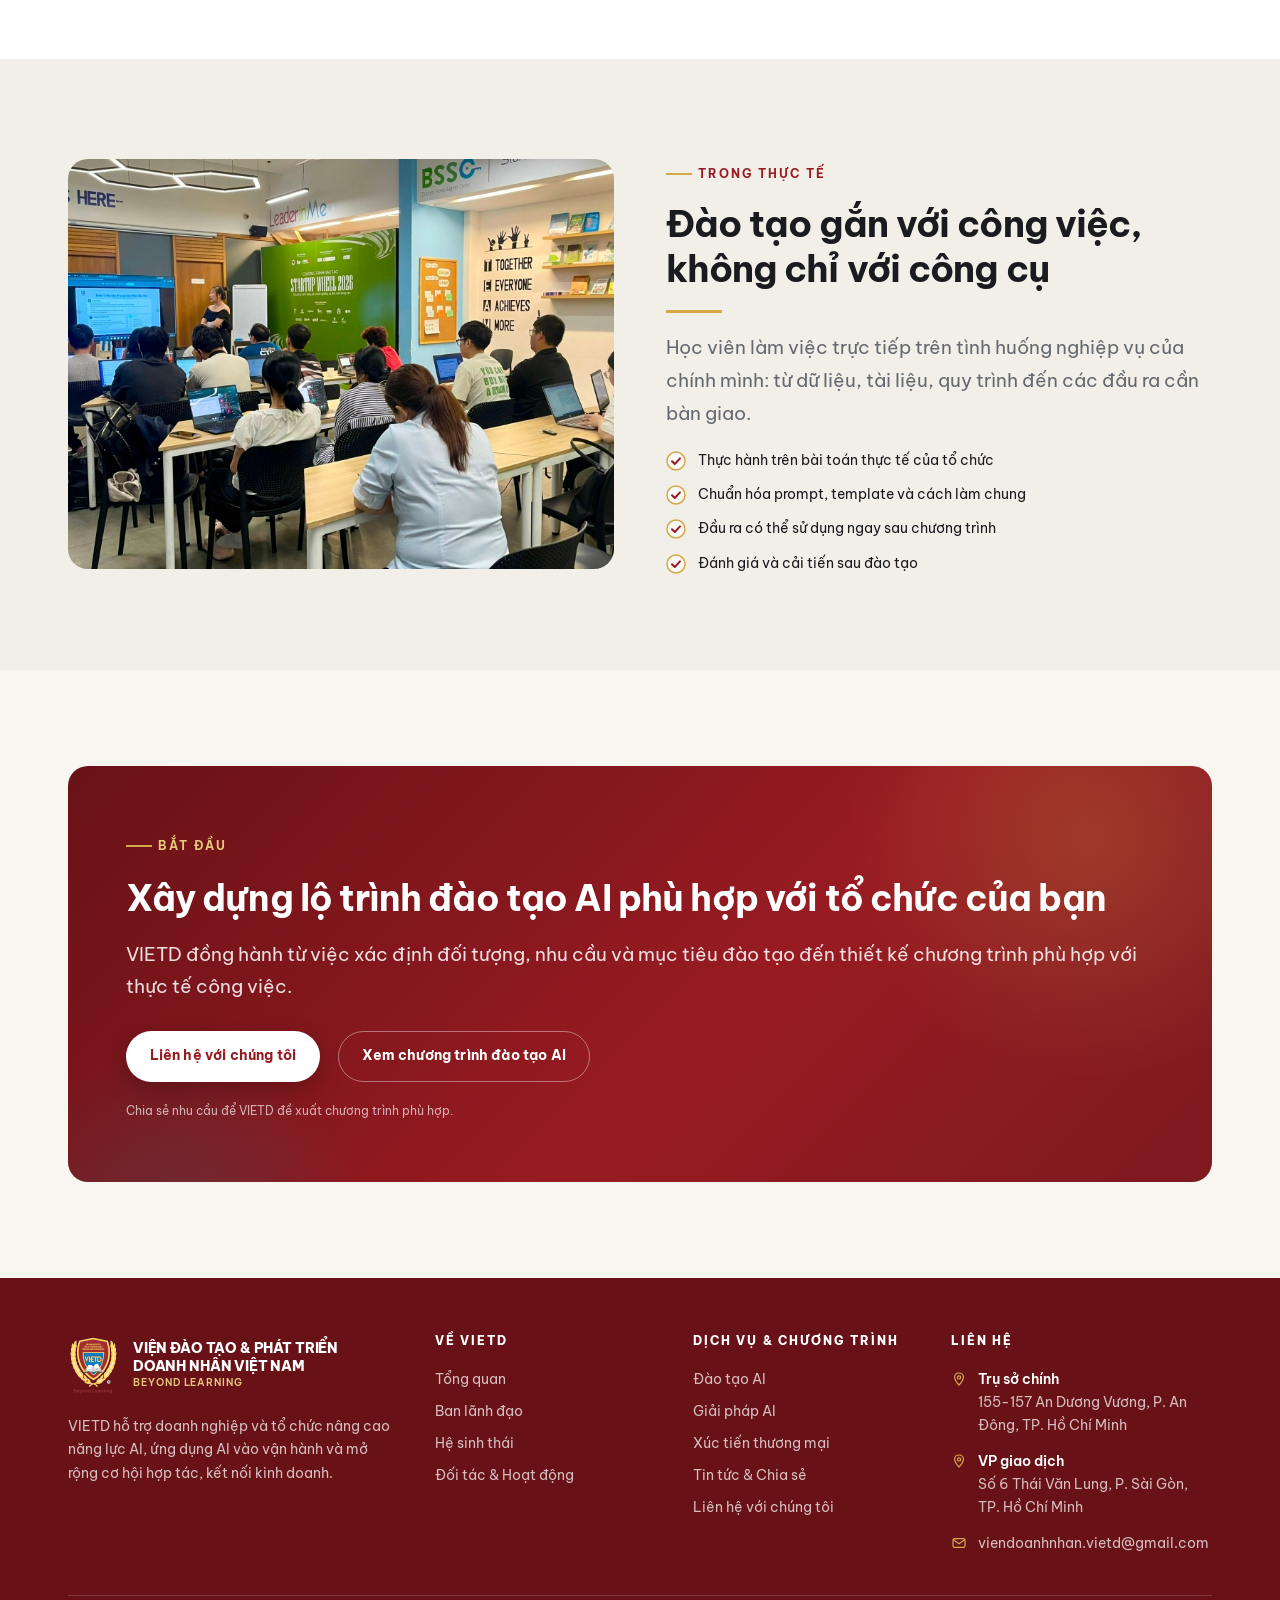
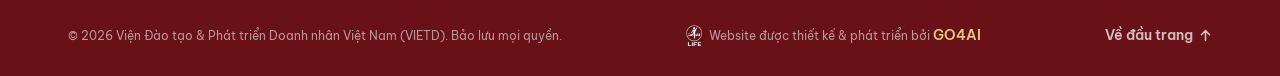
==== commit 9cae218f: "fix(footer): cap nhat doan mo ta footer theo yeu cau" ====
--- a/dao-tao-ai.html
+++ b/dao-tao-ai.html
@@ -491,7 +491,7 @@
           <img src="assets/vietd-logo.png" alt="Logo VIETD">
           <span><b>VIỆN ĐÀO TẠO &amp; PHÁT TRIỂN<br>DOANH NHÂN VIỆT NAM</b><span>Beyond Learning</span></span>
         </div>
-        <p class="ft-tag">Đồng hành cùng doanh nghiệp và tổ chức trong đào tạo AI, triển khai giải pháp AI và xúc tiến thương mại &amp; kết nối doanh nghiệp.</p>
+        <p class="ft-tag">VIETD hỗ trợ doanh nghiệp và tổ chức nâng cao năng lực AI, ứng dụng AI vào vận hành và mở rộng cơ hội hợp tác, kết nối kinh doanh.</p>
       </div>
       <div>
         <h4>Về VIETD</h4>
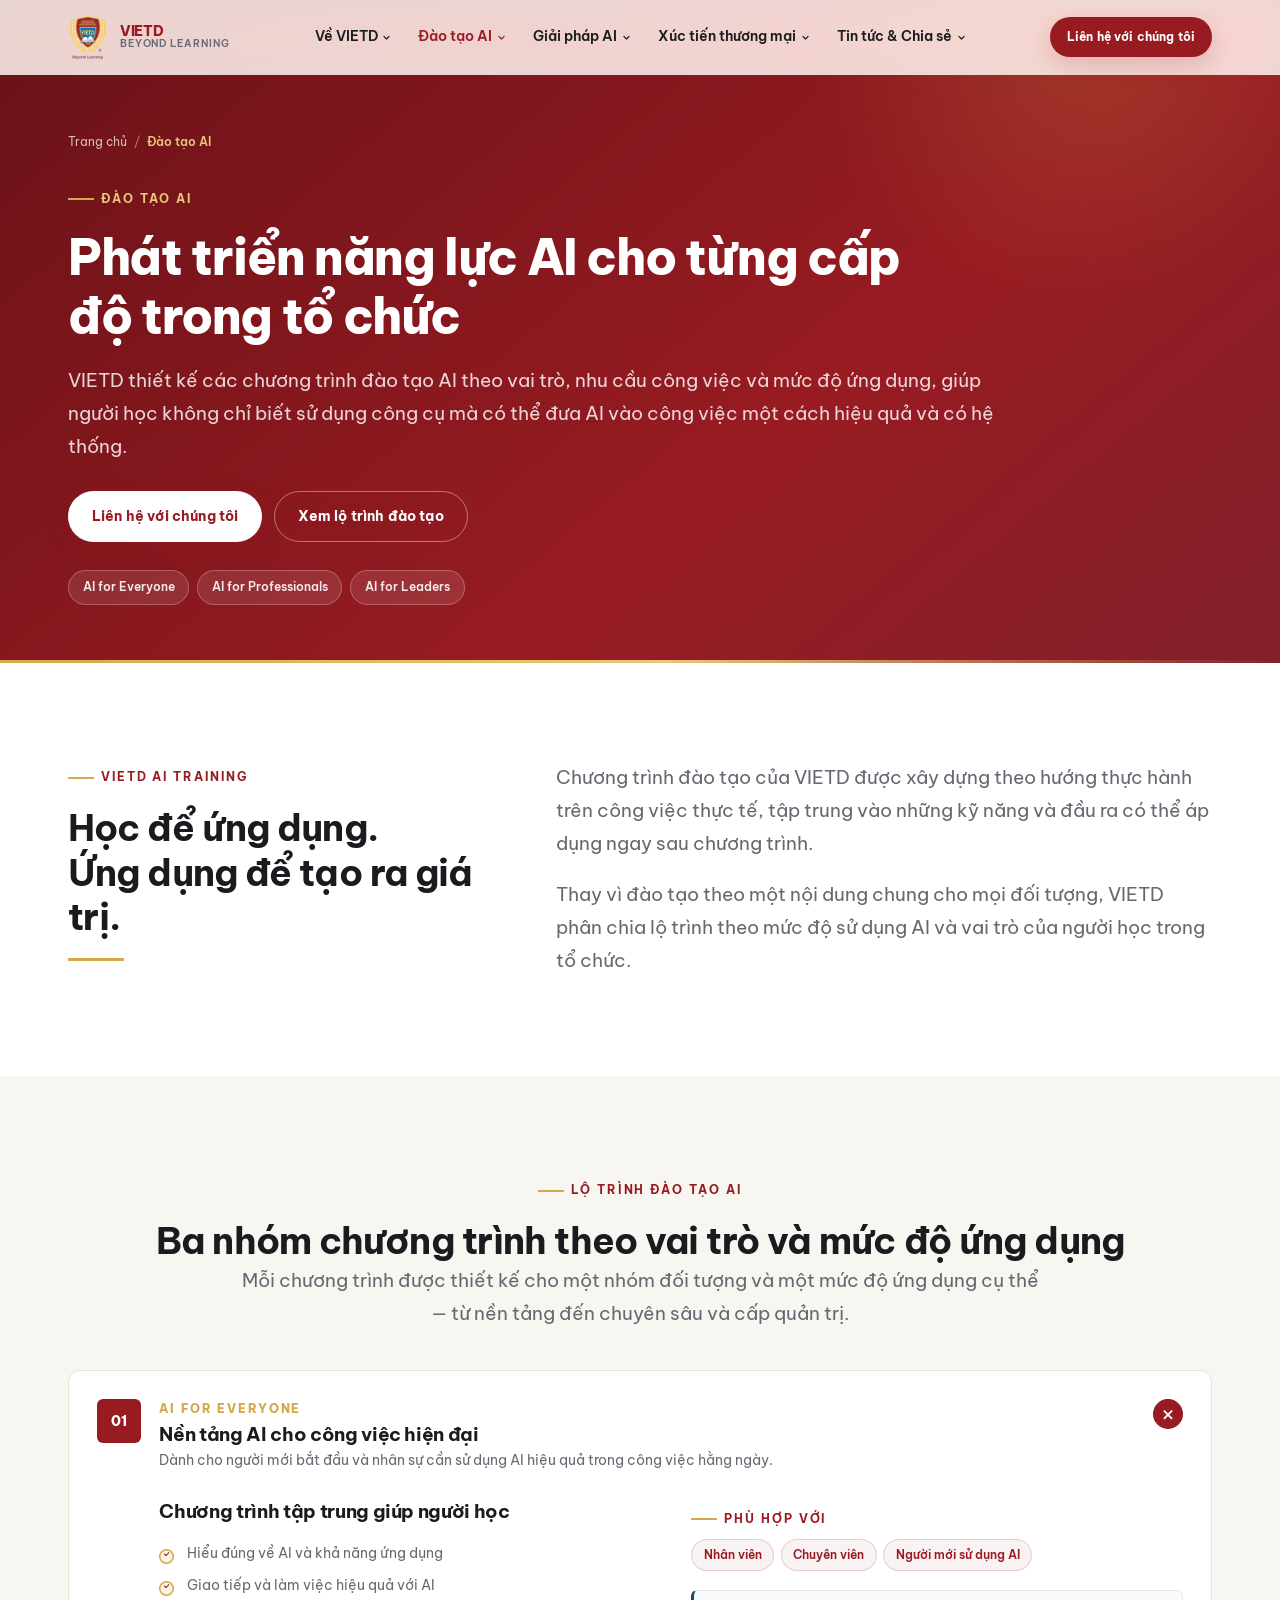
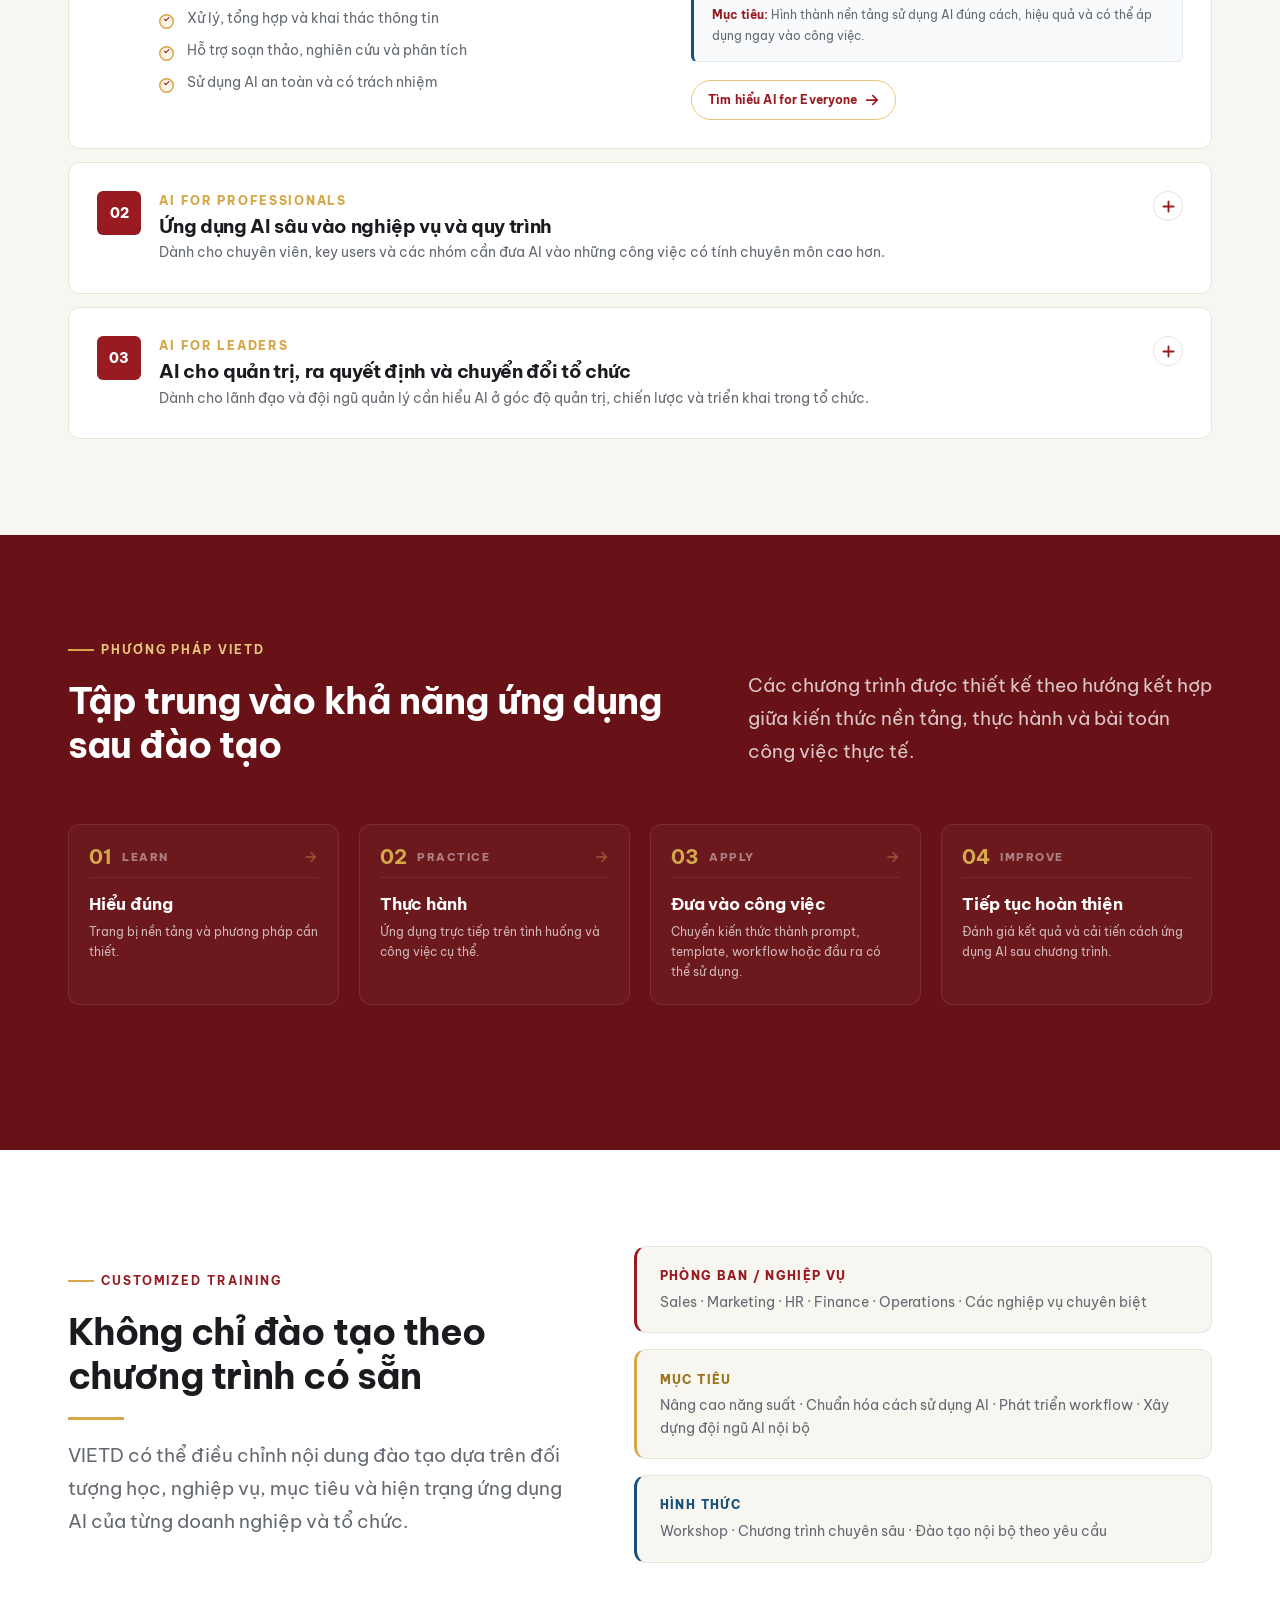
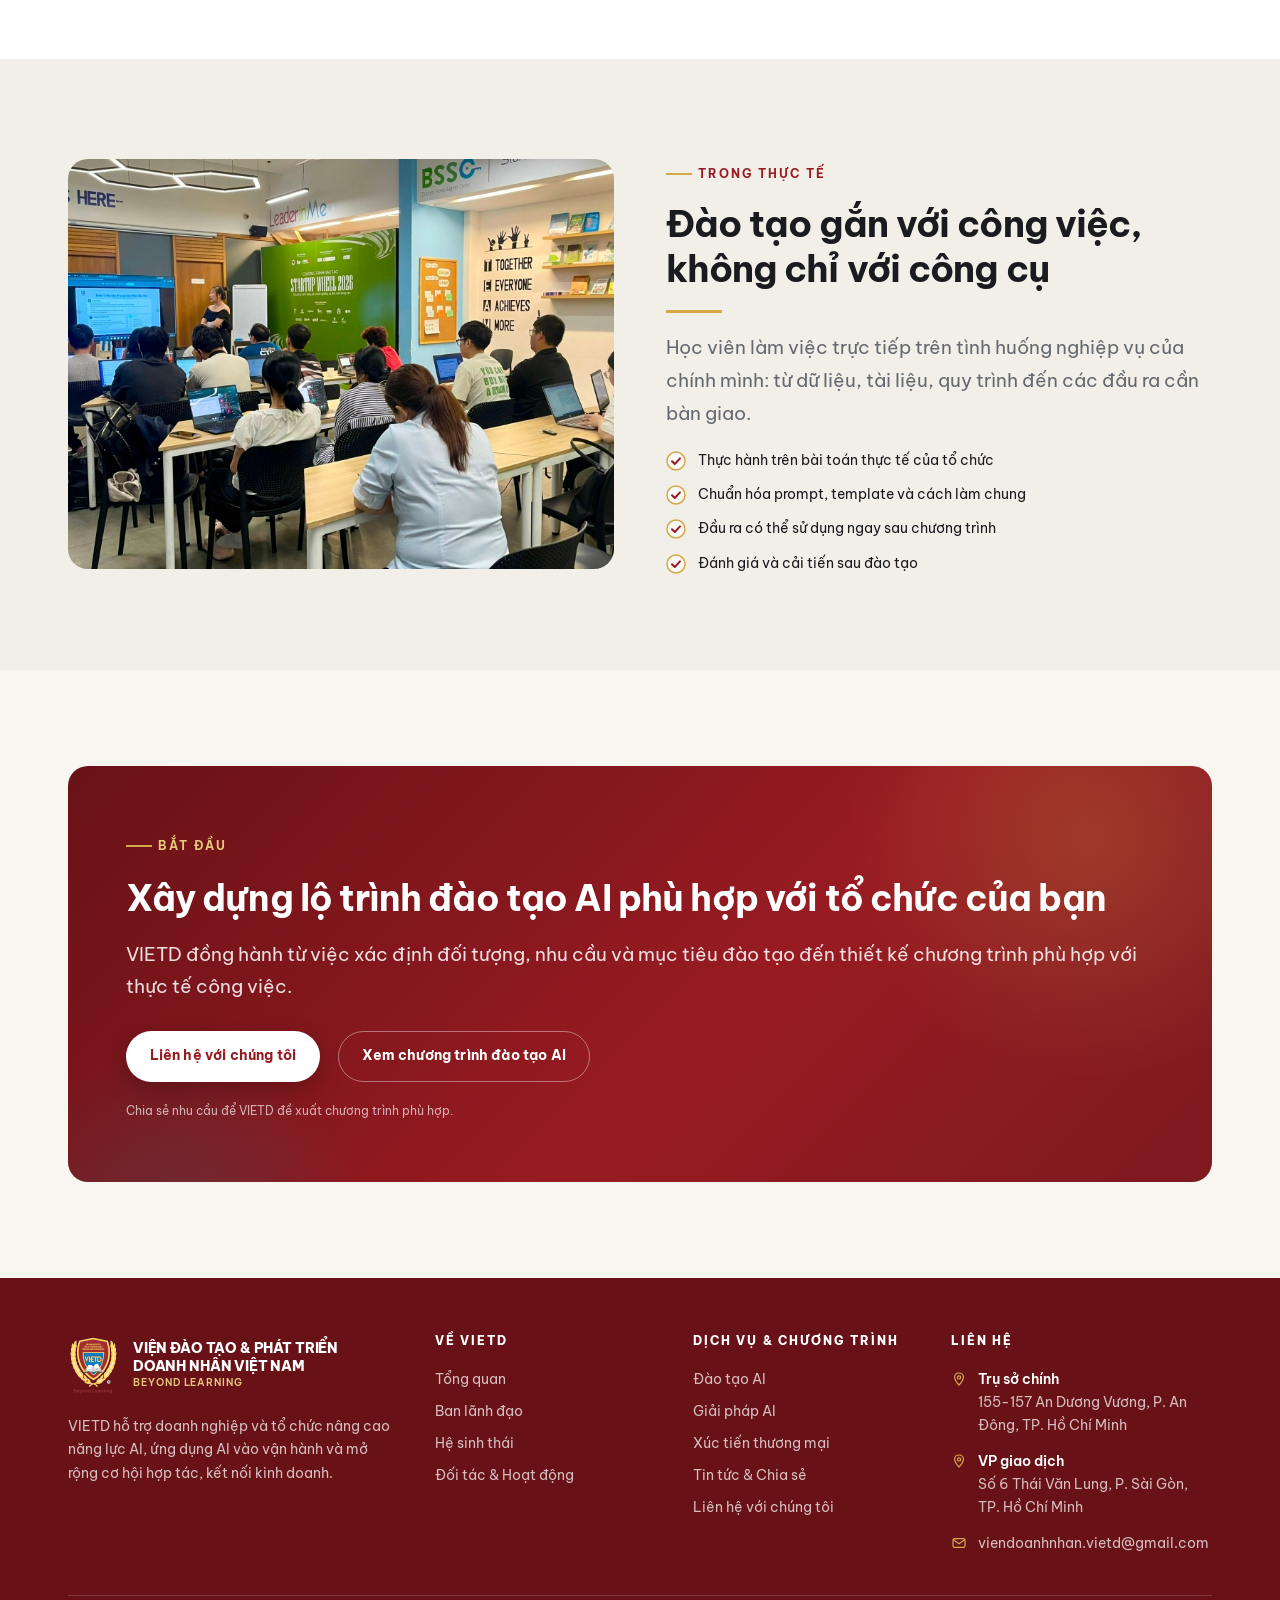
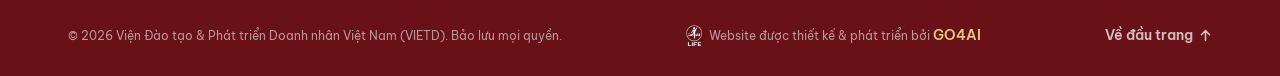
==== commit 6c78914c: "fix(footer): doi link chu GO4AI sang b2b.go4ai.org" ====
--- a/dao-tao-ai.html
+++ b/dao-tao-ai.html
@@ -527,7 +527,7 @@
         <a class="ft-credit-icon" href="https://go4ai.org/" target="_blank" rel="noopener noreferrer" aria-label="GO4AI - Đơn vị thiết kế &amp; phát triển website">
           <img src="assets/go4ai-life-logo.png" alt="GO4AI LIFE" class="ft-credit-logo" loading="lazy">
         </a>
-        <span>Website được thiết kế &amp; phát triển bởi <a class="ft-credit-link" href="https://go4ai.org/" target="_blank" rel="noopener noreferrer">GO4AI</a></span>
+        <span>Website được thiết kế &amp; phát triển bởi <a class="ft-credit-link" href="https://b2b.go4ai.org/" target="_blank" rel="noopener noreferrer">GO4AI</a></span>
       </span>
       <a class="ft-totop" href="#top">Về đầu trang
         <svg width="13" height="13" viewBox="0 0 16 16" fill="none" aria-hidden="true"><path d="M8 14V2M3 7l5-5 5 5" stroke="currentColor" stroke-width="1.9" stroke-linecap="round" stroke-linejoin="round"/></svg>
--- a/assets/styles.css
+++ b/assets/styles.css
@@ -1881,6 +1881,7 @@
   background:linear-gradient(90deg,var(--gold),var(--gold-light) 52%,transparent);
 }
 .page-head .wrap{position:relative; z-index:1}
+.page-head .eyebrow{color:var(--gold-light)}
 .page-head h1{color:#fff; margin-bottom:var(--sp-3); max-width:24ch}
 .page-head .lead{color:rgba(255,255,255,.82)}
 .crumbs{display:flex; flex-wrap:wrap; align-items:center; gap:.45rem; font-size:var(--fs-xs); margin-bottom:var(--sp-4)}
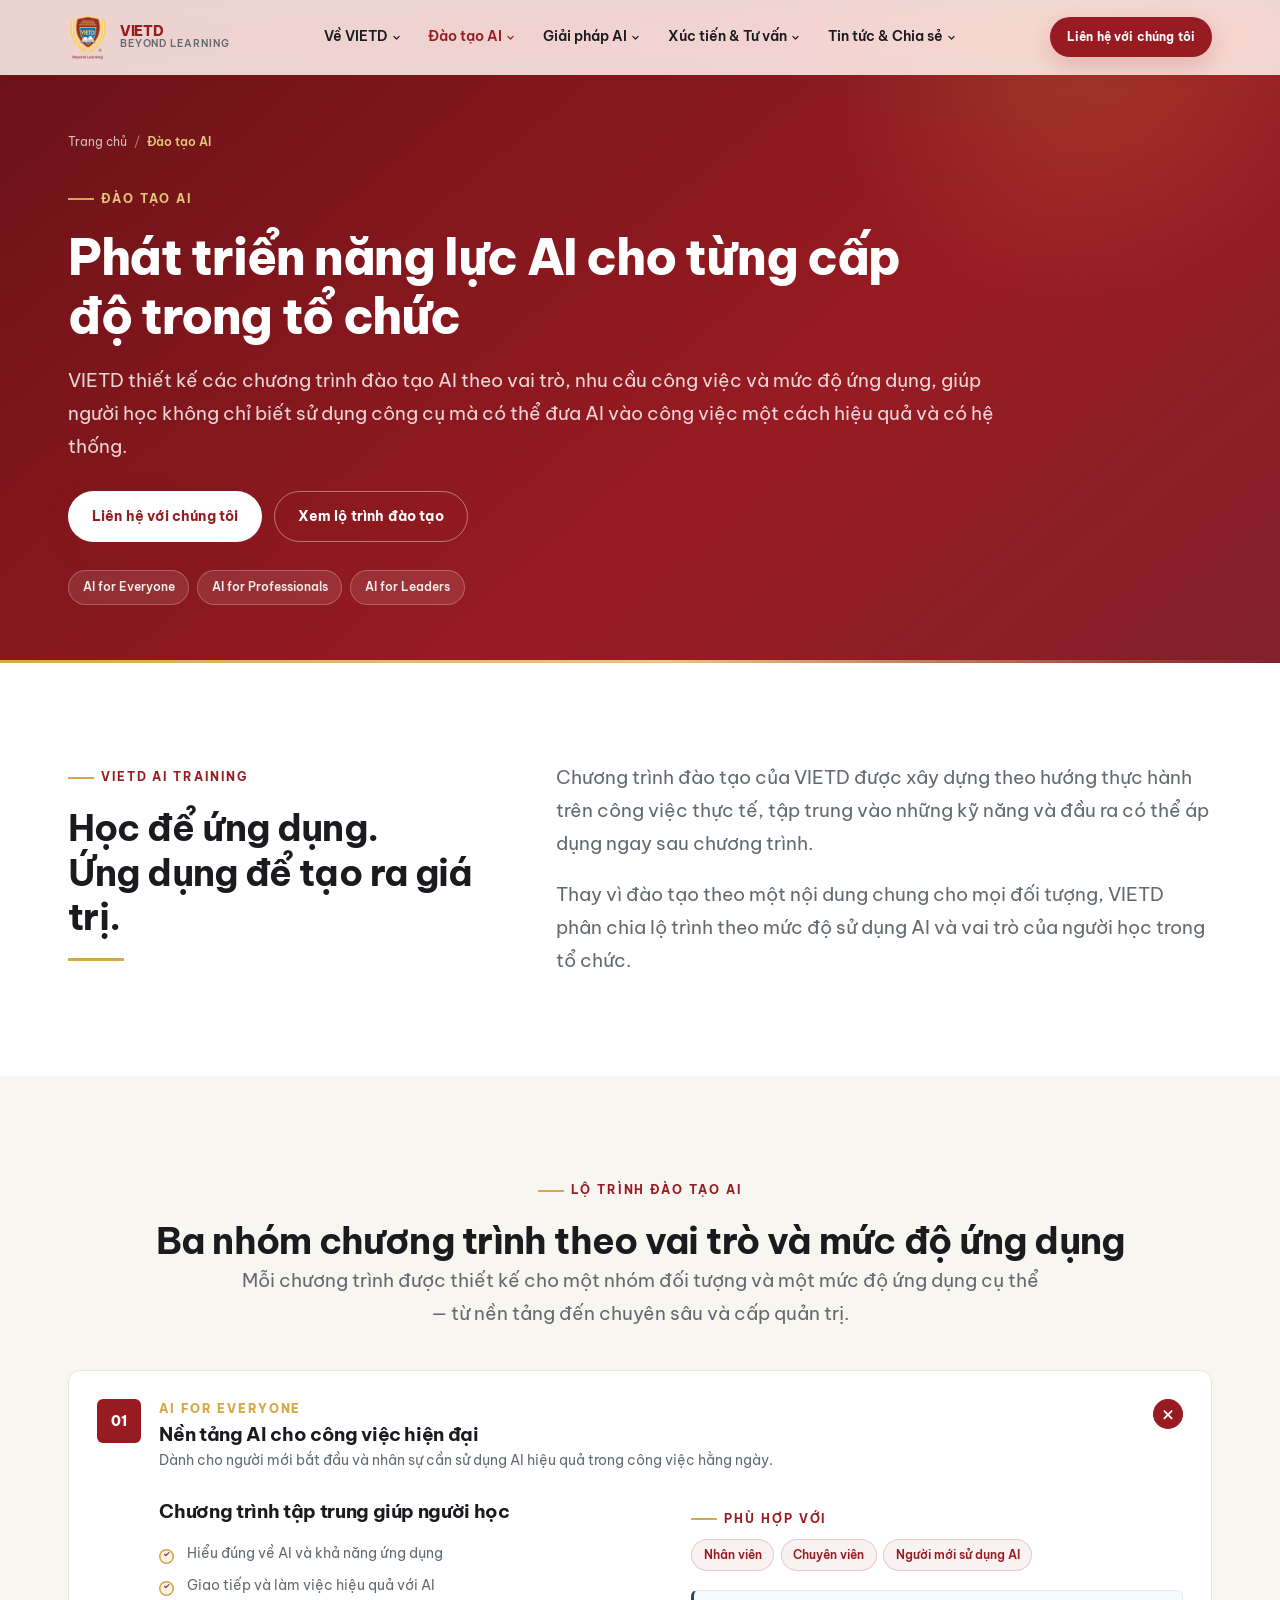
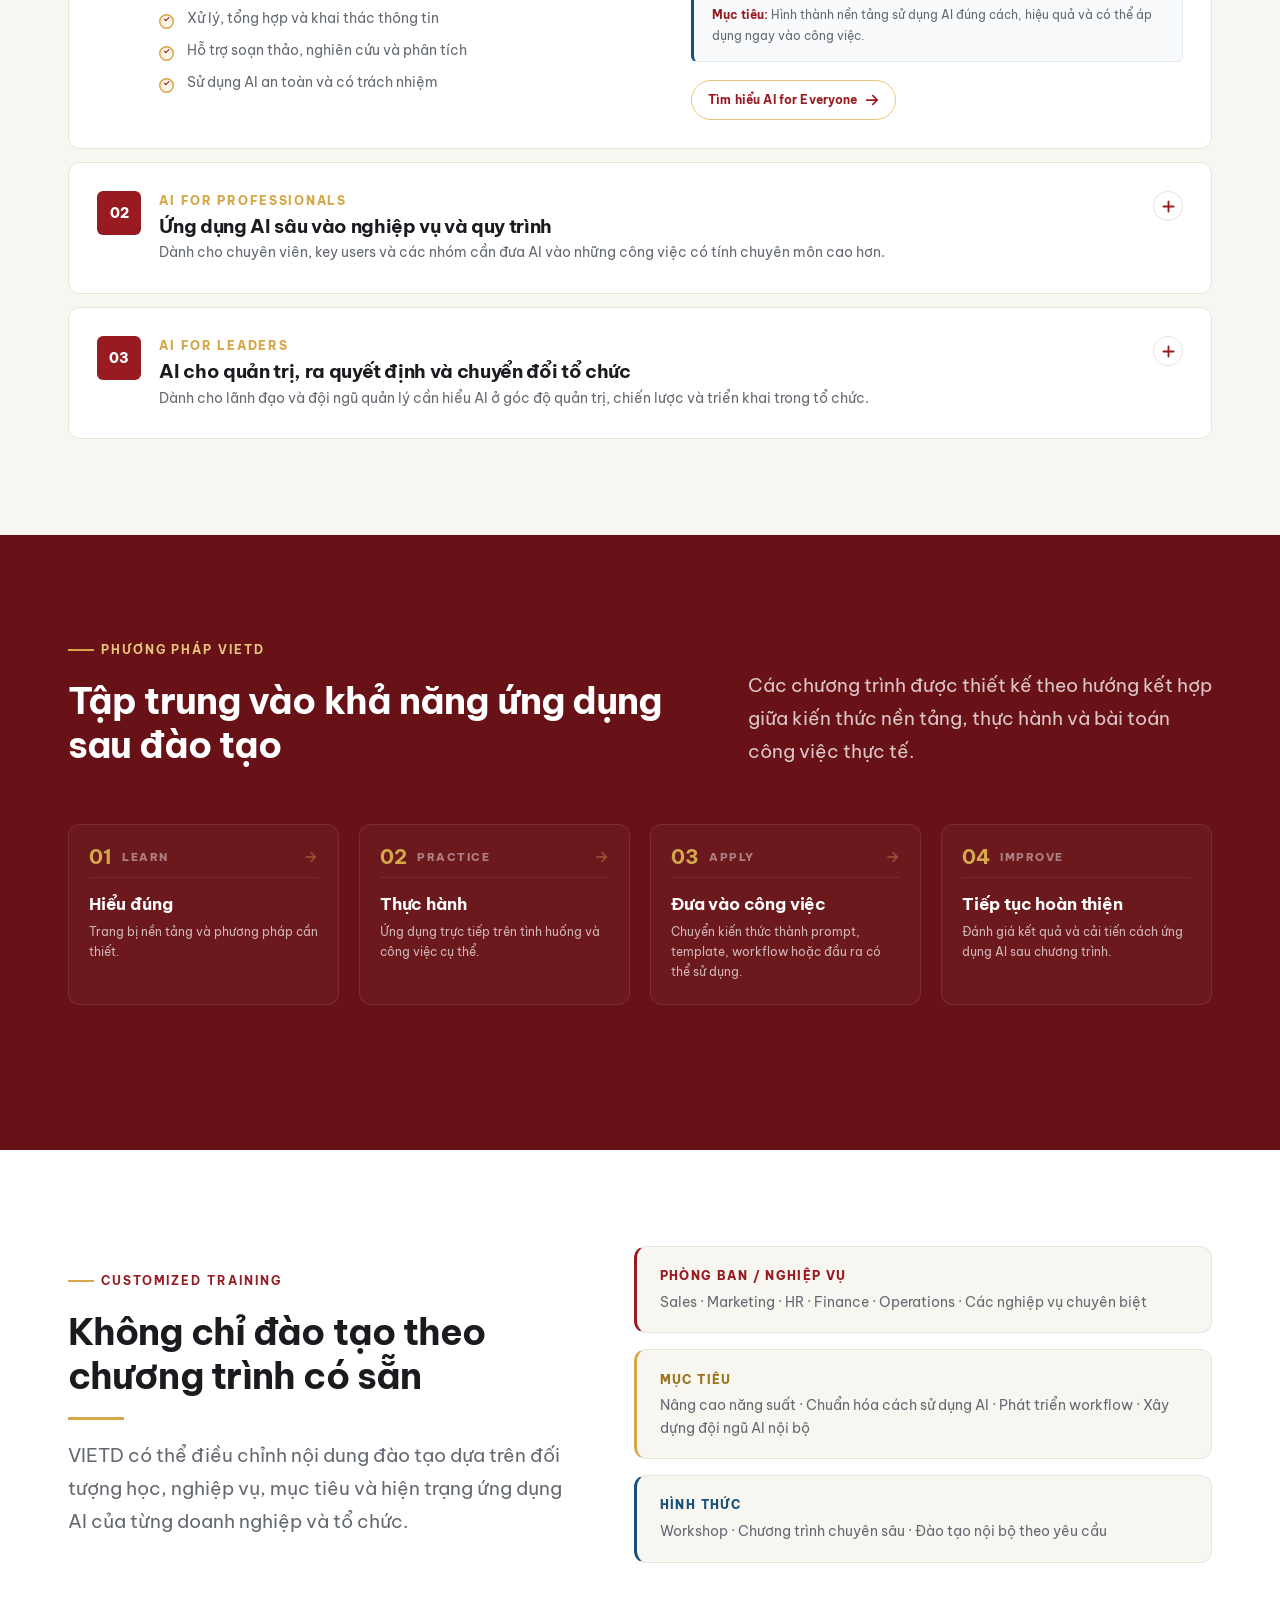
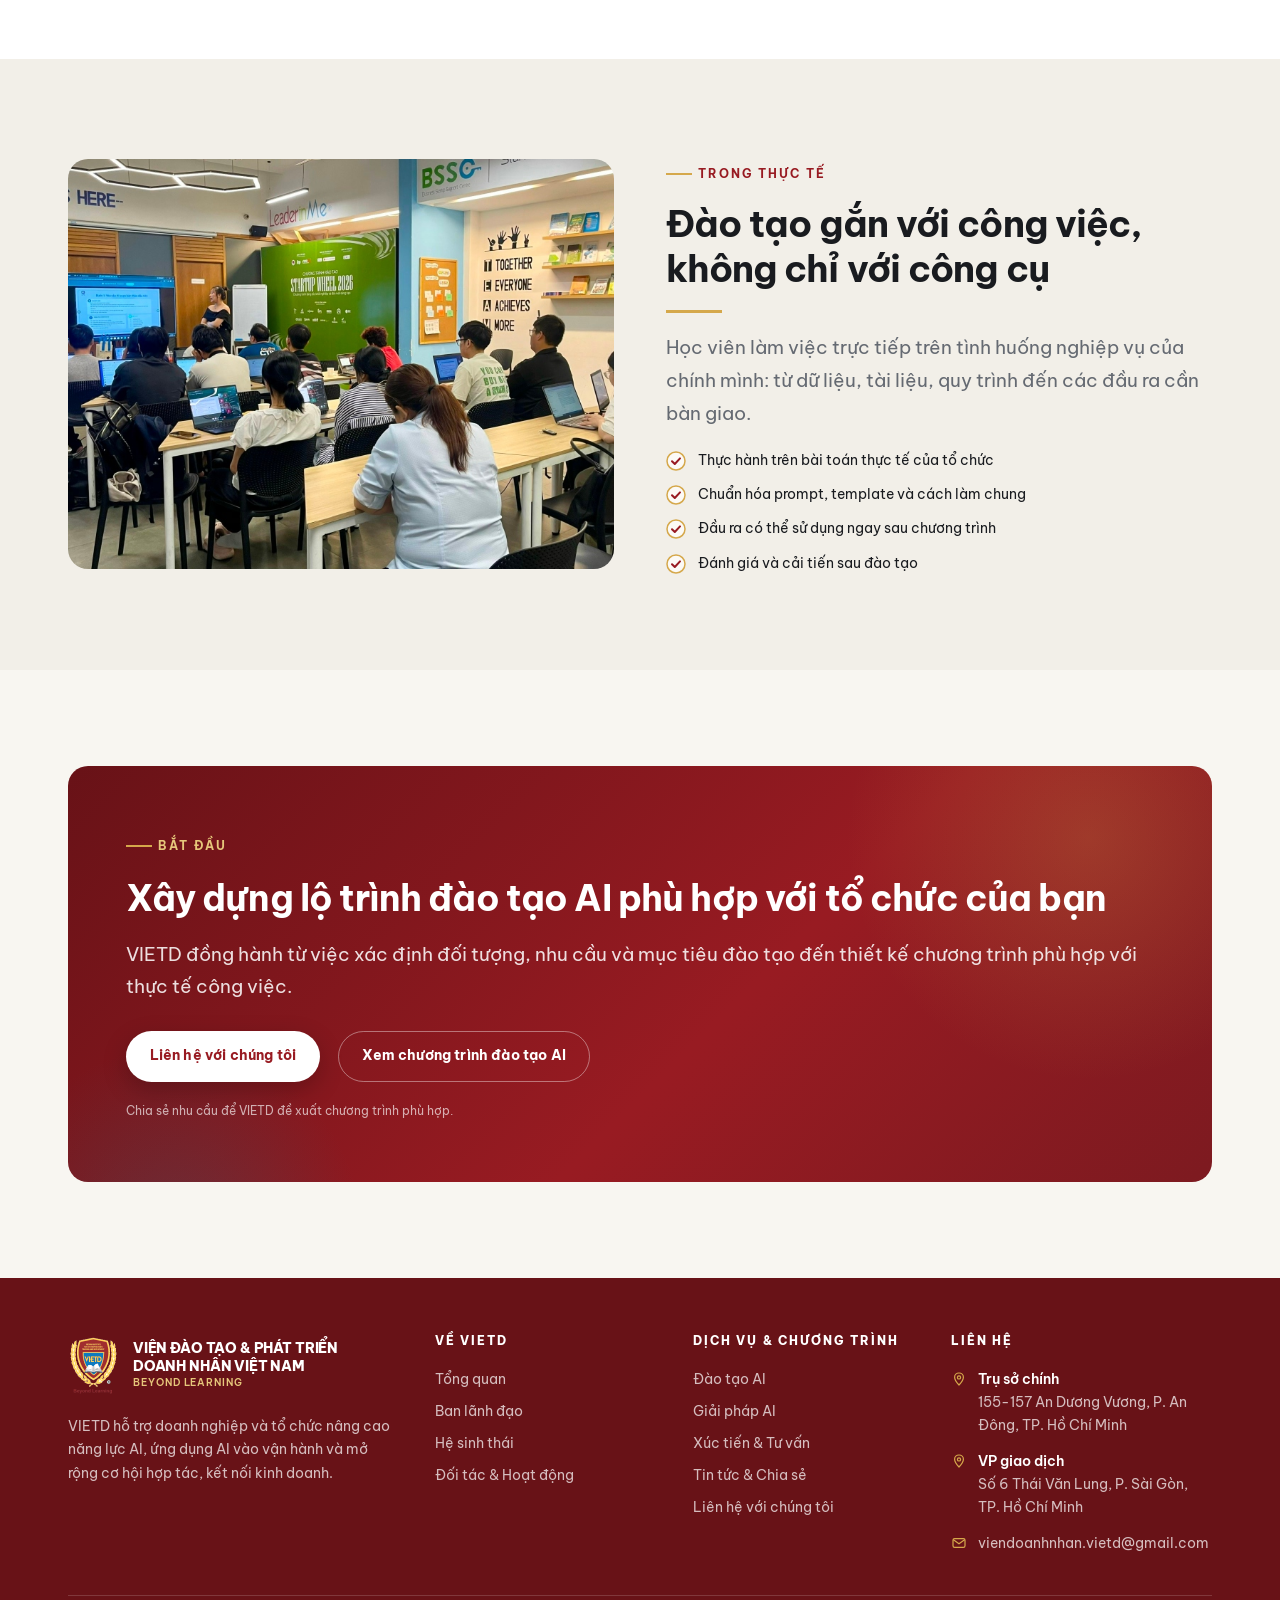
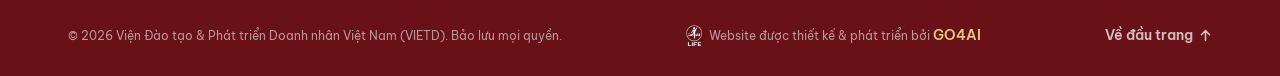
==== commit f418ce83: "feat: cap nhat xuc-tien-thuong-mai sang Xuc tien dau tu & Tu van doanh nghiep va dong bo dieu huong" ====
--- a/dao-tao-ai.html
+++ b/dao-tao-ai.html
@@ -55,12 +55,13 @@
         </div>
       </div>
       <div class="nav-item">
-        <a class="nav-link" href="xuc-tien-thuong-mai.html" aria-haspopup="true">Xúc tiến thương mại
+        <a class="nav-link" href="xuc-tien-thuong-mai.html" aria-haspopup="true">Xúc tiến &amp; Tư vấn
           <svg class="cv" viewBox="0 0 12 12" fill="none" aria-hidden="true"><path d="M2.5 4.5L6 8l3.5-3.5" stroke="currentColor" stroke-width="1.6" stroke-linecap="round" stroke-linejoin="round"/></svg>
         </a>
         <div class="dropdown">
-          <a href="xuc-tien-thuong-mai.html#nhom-dich-vu">Lĩnh vực xúc tiến <small>Đối tác · Đầu tư &amp; Nguồn lực · Thị trường</small></a>
-          <a href="xuc-tien-thuong-mai.html#quy-trinh">Quy trình kết nối <small>Khảo sát · Xác định · Trao đổi · Theo dõi</small></a>
+          <a href="xuc-tien-thuong-mai.html#thuong-mai-dau-tu">Thương mại &amp; Đầu tư</a>
+          <a href="xuc-tien-thuong-mai.html#phap-ly-thue">Pháp lý &amp; Thuế</a>
+          <a href="xuc-tien-thuong-mai.html#tai-cau-truc">Tái cấu trúc doanh nghiệp</a>
         </div>
       </div>
       <div class="nav-item">
@@ -507,7 +508,7 @@
         <div class="ft-links">
           <a href="dao-tao-ai.html">Đào tạo AI</a>
           <a href="giai-phap-ai.html">Giải pháp AI</a>
-          <a href="xuc-tien-thuong-mai.html">Xúc tiến thương mại</a>
+          <a href="xuc-tien-thuong-mai.html">Xúc tiến &amp; Tư vấn</a>
           <a href="tin-tuc.html">Tin tức &amp; Chia sẻ</a>
           <a href="#" data-consult>Liên hệ với chúng tôi</a>
         </div>
@@ -572,7 +573,7 @@
           <div class="radio-row">
             <label class="radio"><input type="radio" name="need" value="training" required><span class="rd"></span> Đào tạo AI</label>
             <label class="radio"><input type="radio" name="need" value="solution"><span class="rd"></span> Giải pháp AI</label>
-            <label class="radio"><input type="radio" name="need" value="trade-promotion"><span class="rd"></span> Xúc tiến thương mại</label>
+            <label class="radio"><input type="radio" name="need" value="trade-promotion"><span class="rd"></span> Xúc tiến &amp; Tư vấn doanh nghiệp</label>
             <label class="radio"><input type="radio" name="need" value="other"><span class="rd"></span> Hợp tác khác</label>
           </div>
           <span class="field-err">Vui lòng chọn nhu cầu tư vấn.</span>
